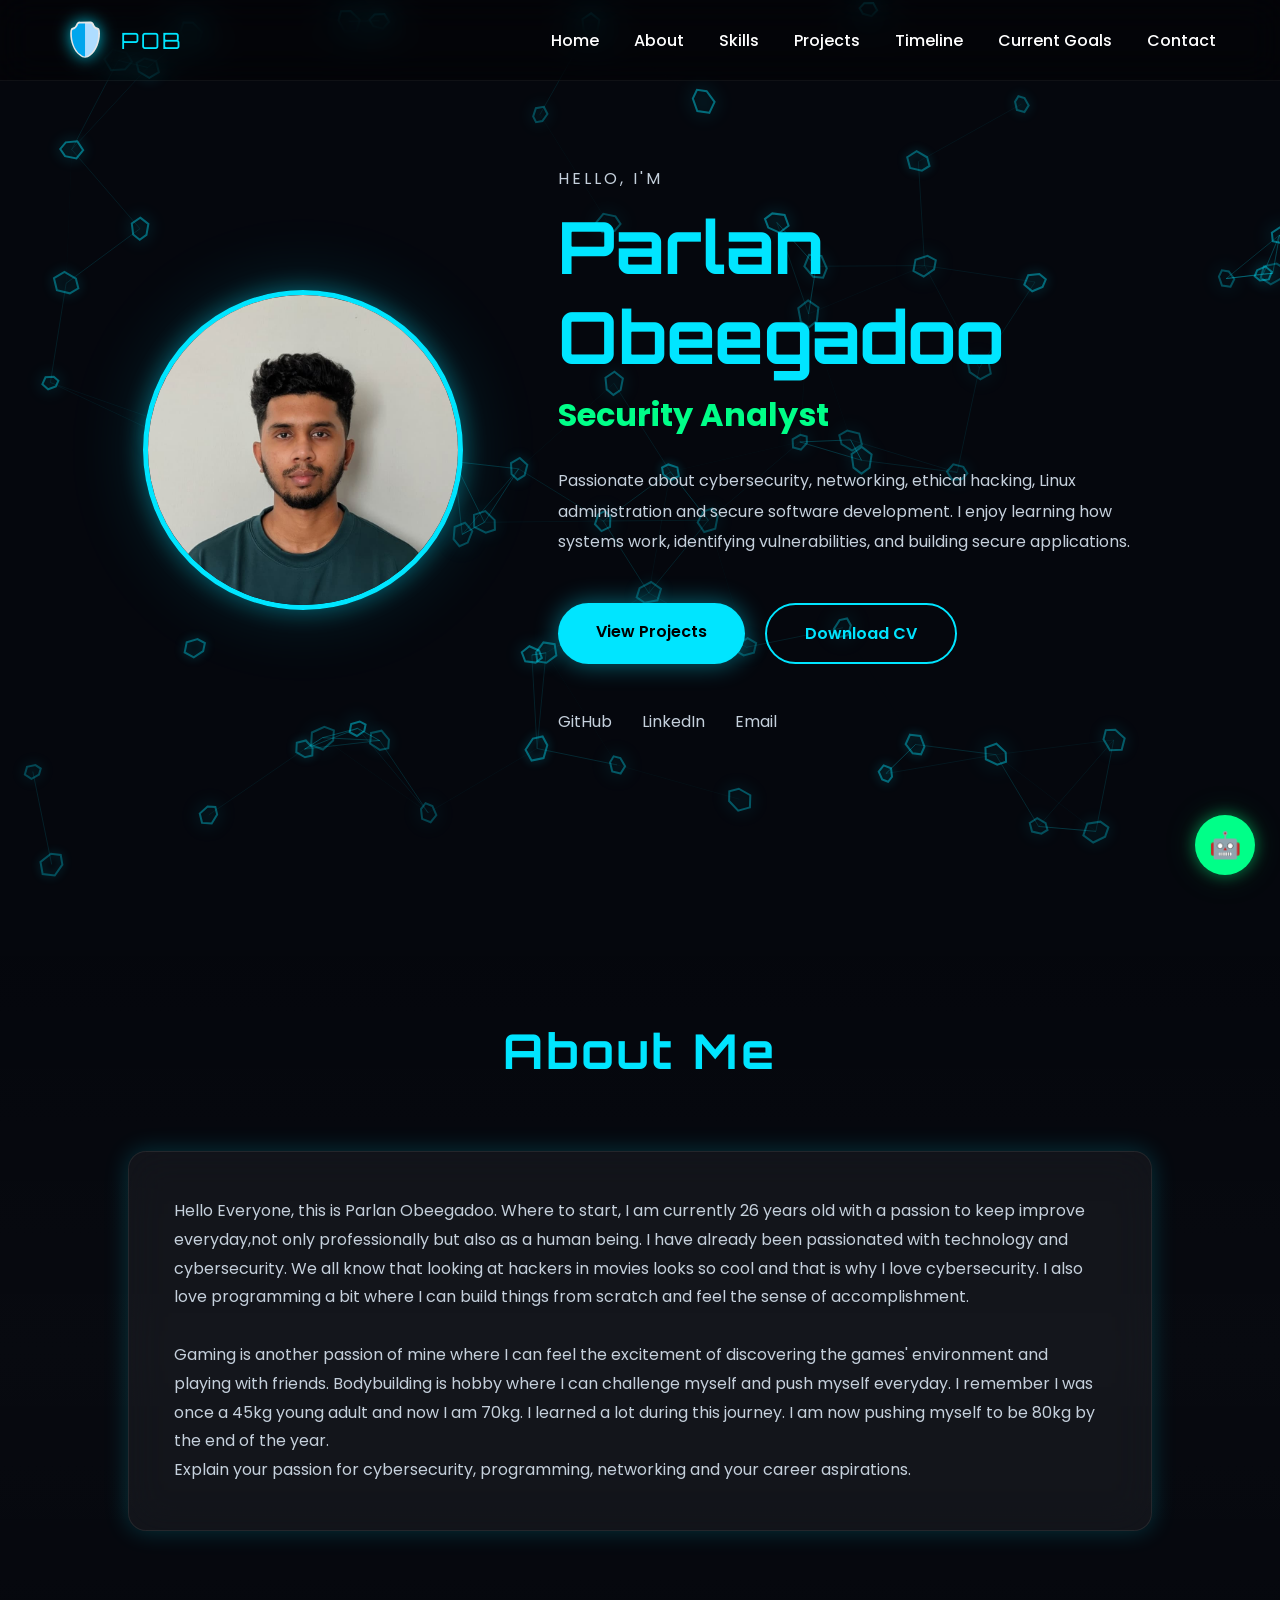
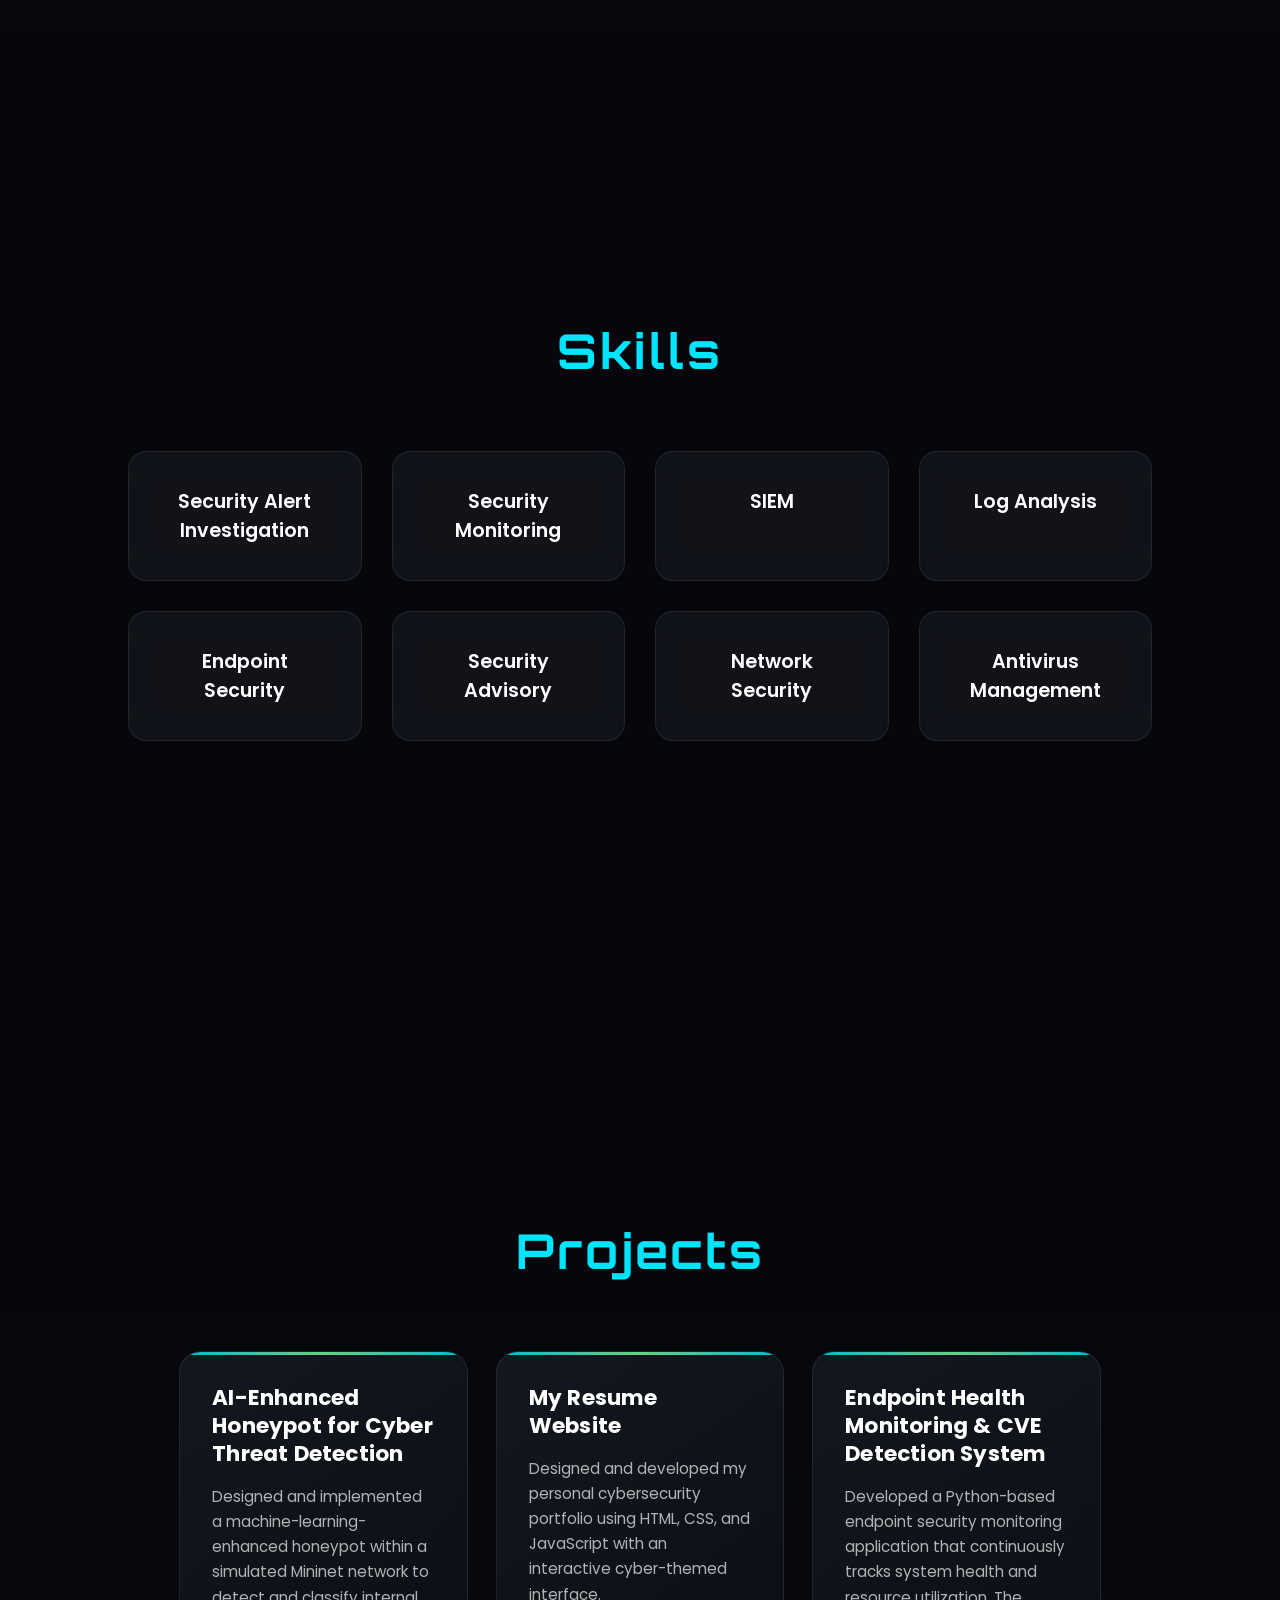
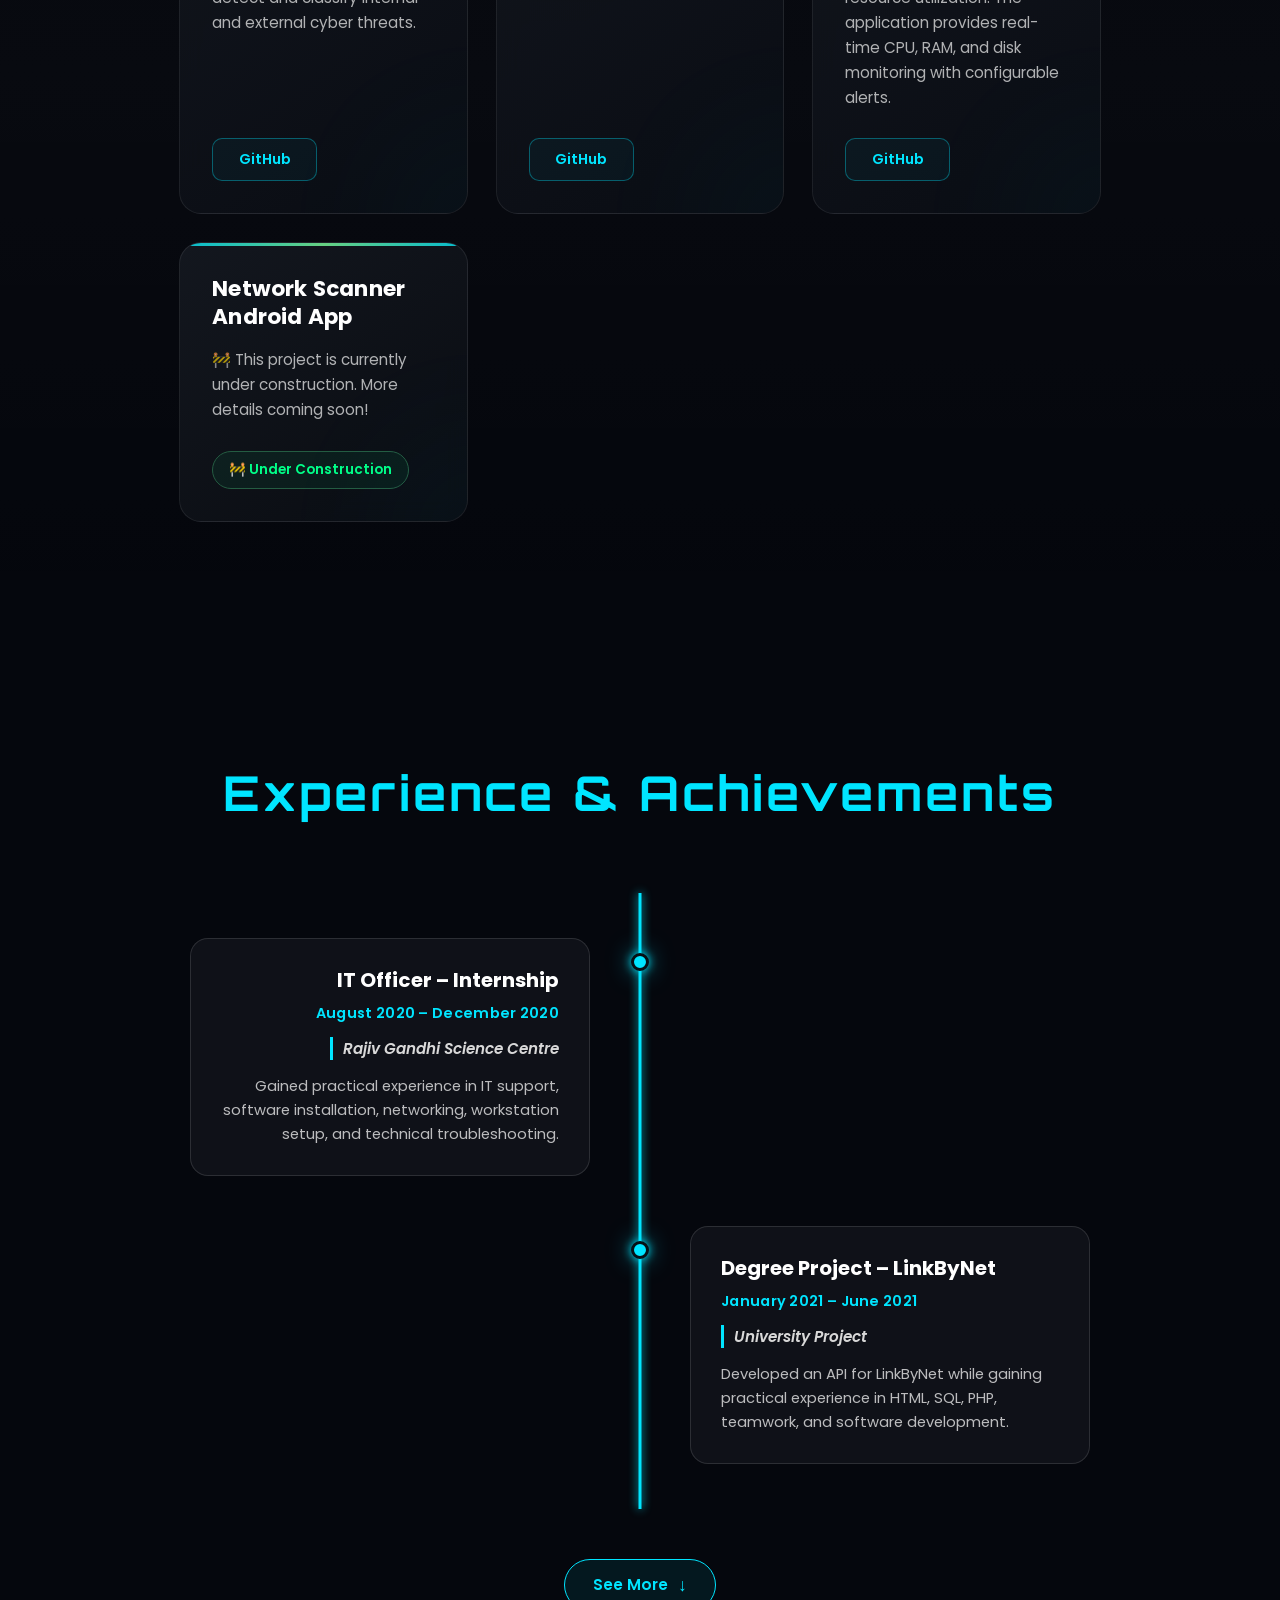
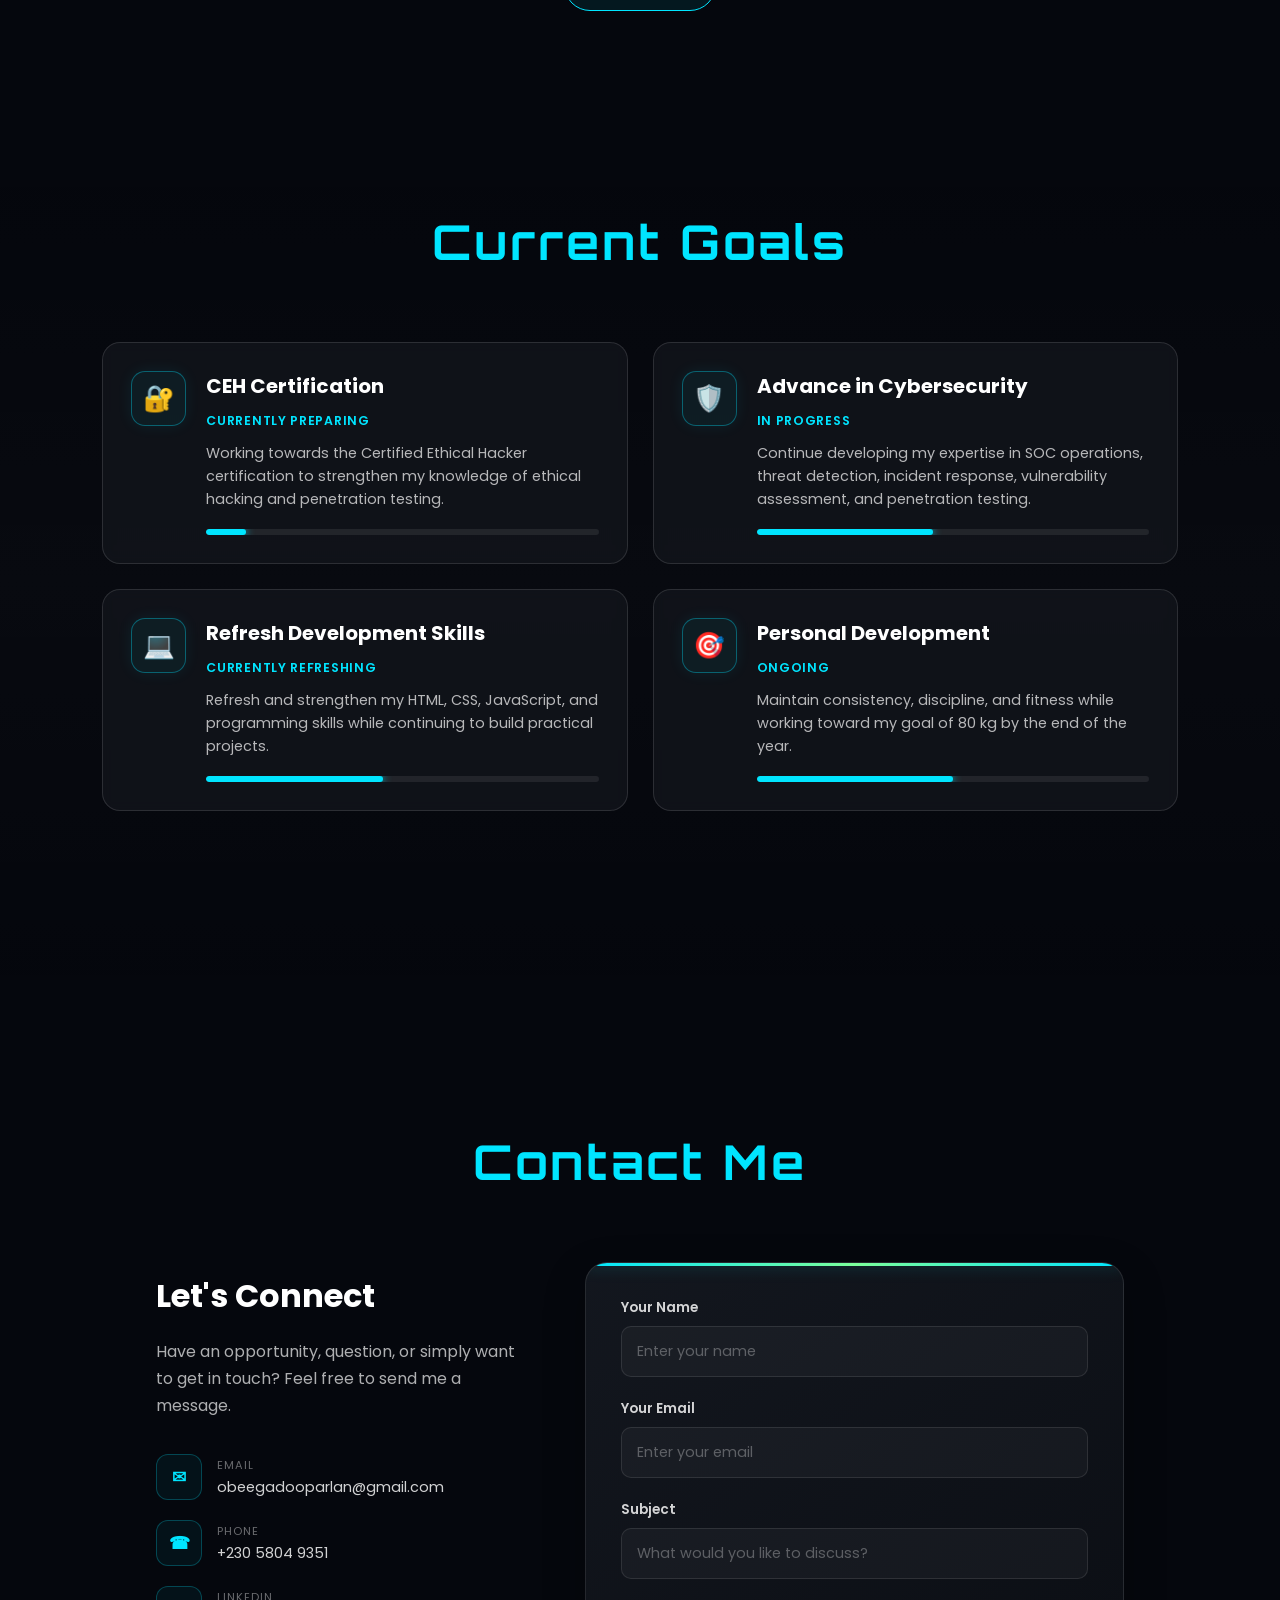
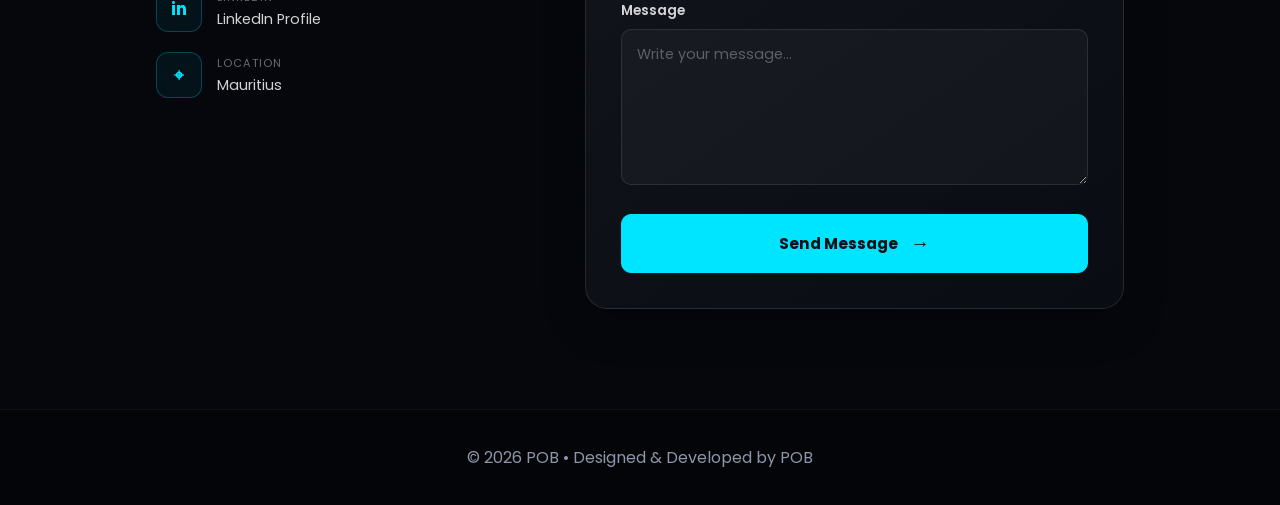
==== index.html @ e219dc3e "Add the favicon.svg" ====
<!DOCTYPE html>
<html lang="en">

<head>

    <!-- =========================================
         META
    ========================================== -->

    <meta charset="UTF-8">
    <meta name="viewport" content="width=device-width, initial-scale=1.0">

    <title>POB | Cybersecurity Portfolio</title>

    <link rel="icon" type="image/svg+xml" href="assets/images/favicon.svg">

    <meta name="description"
        content="Cybersecurity Student | Developer | Portfolio">

    <meta name="author" content="Rylan">

    <!-- =========================================
         GOOGLE FONTS
    ========================================== -->

    <link rel="preconnect" href="https://fonts.googleapis.com">

    <link rel="preconnect"
        href="https://fonts.gstatic.com"
        crossorigin>

    <link href="https://fonts.googleapis.com/css2?family=Orbitron:wght@400;500;600;700&family=Poppins:wght@300;400;500;600;700&display=swap"
        rel="stylesheet">

    <!-- =========================================
         CSS
    ========================================== -->

    <link rel="stylesheet" href="style.css">

</head>

<body>

    <!-- =========================================
         SHIELD BACKGROUND
    ========================================== -->

    <canvas id="background"></canvas>

    <!-- =========================================
         NAVIGATION
    ========================================== -->

    <header>

        <nav class="navbar">

            <div class="logo">

                <span class="shield">

                    <svg xmlns="http://www.w3.org/2000/svg" width="1em" height="1em" viewBox="0 0 32 32"><title xmlns="">shield</title><g fill="none"><path fill="#E6E6E6" d="M12.096 2a2.78 2.78 0 0 0-1.9.694c-.837.75-.724 1.467-1.471 2.521A2.9 2.9 0 0 1 6.833 6.53l-.03.007a2.63 2.63 0 0 0-1.921 2.356c-.65 5.089 1.1 13 5.322 17.331a24.4 24.4 0 0 0 3.749 2.919a6.53 6.53 0 0 0 4.259 0a22.6 22.6 0 0 0 3.77-2.922c4.087-4.192 5.983-12.138 5.322-17.33a2.59 2.59 0 0 0-1.951-2.364a2.9 2.9 0 0 1-1.892-1.315c-.676-.954-.667-1.8-1.471-2.52a2.78 2.78 0 0 0-1.9-.695z"/><path fill="#AEDDFF" d="M20.009 3.5H16l-3.214 12.419L16 28.5c2 0 2-.5 4-2c0 0 6.5-4.5 6-17c0 0 .002-1.25-1-1.5c-2.5-.5-3.5-3.5-3.5-3.5c-.132-.334-.5-1-1.491-1"/><path fill="#00A6ED" d="M12.019 3.5h4.008v25c-2 0-2-.5-4-2c0 0-6.5-4.5-6-17c0 0-.002-1.25 1-1.5c2.5-.5 3.5-3.5 3.5-3.5c.132-.334.5-1 1.492-1"/></g></svg>

                </span>

                <span class="logo-text">

                    POB
                </span>

            </div>

            <ul class="nav-links">

                <li><a href="#home">Home</a></li>

                <li><a href="#about">About</a></li>

                <li><a href="#skills">Skills</a></li>

                <li><a href="#projects">Projects</a></li>

                <li><a href="#timeline">Timeline</a></li>

                 <li><a href="#goals">Current Goals</a></li>

                <li><a href="#contact">Contact</a></li>

            </ul>

        </nav>

    </header>

    <!-- =========================================
         HERO
    ========================================== -->

    <section id="home" class="hero">

        <div class="hero-left">

            <img
                src="assets/images/profile_picture.jpeg"
                alt="Profile Picture"
                class="profile-image">

        </div>

        <div class="hero-right">

            <p class="welcome">

                Hello, I'm

            </p>

            <h1>

                Parlan Obeegadoo

            </h1>

            <h2>

                <span id="typing"></span>

            </h2>

            <p class="hero-description">

                Passionate about cybersecurity,
                networking, ethical hacking,
                Linux administration and secure software
                development.

                I enjoy learning how systems work,
                identifying vulnerabilities,
                and building secure applications.

            </p>

            <div class="hero-buttons">

                <a href="#projects" class="btn btn-primary">

                    View Projects

                </a>

                <a href="assets/CV/Obeegadoo_Parlan_CV.pdf"
                    download
                    class="btn btn-outline">

                    Download CV

                </a>

            </div>

            <div class="socials">

                <a href="https://github.com/Parlan2911?tab=repositories" target="_blank">

                    GitHub

                </a>

                <a href="https://www.linkedin.com/in/parlan-obeegadoo-236382232" target="_blank">

                    LinkedIn

                </a>

                <a href="mailto:obeegadooparlan@gmail.com">

                    Email

                </a>

            </div>

        </div>

    </section>

    <!-- =========================================
         ABOUT
    ========================================== -->

    <section id="about">

        <div class="section-title">

            <h2>

                About Me

            </h2>

        </div>

        <div class="glass-card">

            <p>

                Hello Everyone, this is Parlan Obeegadoo. Where to start, I am currently 26 years old with a
                passion to keep improve everyday,not only professionally but also as a human being. I have already been
                passionated with technology and cybersecurity. We all know that looking at hackers in movies looks so cool
                and that is why I love cybersecurity. I also love programming a bit where I can build things from scratch
                and feel the sense of accomplishment. <br><br>

                Gaming is another passion of mine where I can feel the excitement of
                discovering the games' environment and playing with friends. Bodybuilding is hobby where I can challenge
                myself and push myself everyday. I remember I was once a 45kg young adult and now I am 70kg. I learned a lot
                during this journey. I am now pushing myself to be 80kg by the end of the year.

            </p>

            <p>

                Explain your passion for cybersecurity,
                programming, networking and your career
                aspirations.

            </p>

        </div>

    </section>

    <!-- =========================================
         SKILLS
    ========================================== -->

    <section id="skills">

        <div class="section-title">

            <h2>

                Skills

            </h2>

        </div>

        <div class="skills-grid">

            <div class="skill-card">

                Security Alert Investigation

            </div>

            <div class="skill-card">

                Security Monitoring

            </div>

            <div class="skill-card">

                SIEM

            </div>

            <div class="skill-card">

                Log Analysis

            </div>

            <div class="skill-card">

                Endpoint Security

            </div>

            <div class="skill-card">

                Security Advisory

            </div>

            <div class="skill-card">

                Network Security

            </div>

            <div class="skill-card">

                Antivirus Management

            </div>

        </div>

    </section>

    <!-- =========================================
         PROJECTS
    ========================================== -->

    <section id="projects">

        <div class="section-title">

            <h2>

                Projects

            </h2>

        </div>

        <div class="projects-grid">

            <article class="project-card">

                <h3>AI-Enhanced Honeypot for Cyber Threat Detection</h3>

                <p>
                    Designed and implemented a machine-learning-enhanced honeypot
                    within a simulated Mininet network to detect and classify internal
                    and external cyber threats.
                </p>

                <div class="project-buttons">
                    <a href="https://github.com/pobeegadoo/AI-Honeypot-Intrusion-Detection-System"
                        target="_blank"
                        rel="noopener noreferrer">
                        GitHub
                    </a>

                </div>

            </article>


            <article class="project-card">

                <h3>My Resume Website</h3>

                <p>
                    Designed and developed my personal cybersecurity portfolio
                    using HTML, CSS, and JavaScript with an interactive
                    cyber-themed interface.
                </p>

                <div class="project-buttons">
                    <a href="https://github.com/pobeegadoo/pobeegadoo.github.io"
                        target="_blank"
                        rel="noopener noreferrer">
                        GitHub
                    </a>


            </article>


            <article class="project-card">

                <h3>Endpoint Health Monitoring & CVE Detection System</h3>

                <p>
                    Developed a Python-based endpoint security monitoring application
                    that continuously tracks system health and resource utilization. The
                    application provides real-time CPU, RAM, and disk monitoring with
                    configurable alerts.
                </p>

                <div class="project-buttons">
                    <a href="https://github.com/bhQvSh/Endpoint-Sentinel"
                        target="_blank"
                        rel="noopener noreferrer">
                        GitHub
                    </a>


            </article>


            <article class="project-card">

                <h3>Network Scanner Android App</h3>

                <p>
                    🚧 This project is currently under construction.
                    More details coming soon!
                </p>

                <div class="project-buttons">
                    <span class="project-status">🚧 Under Construction</span>
                </div>

            </article>

        </div>

    </section>

    <!-- =========================================
         TIMELINE
    ========================================== -->

    <section class="timeline-section" id="timeline">

        <div class="section-title">
            <h2>Experience & Achievements</h2>
        </div>

        <div class="timeline">

            <!-- 2020 -->
            <div class="timeline-item">

                <div class="timeline-content">

                    <h3>IT Officer – Internship</h3>

                    <span class="timeline-date">
                        August 2020 – December 2020
                    </span>

                    <div class="timeline-company">
                        Rajiv Gandhi Science Centre
                    </div>

                    <p>
                        Gained practical experience in IT support, software
                        installation, networking, workstation setup, and
                        technical troubleshooting.
                    </p>

                </div>

                <div class="timeline-dot"></div>

            </div>


            <!-- 2021 -->
            <div class="timeline-item">

                <div class="timeline-content">

                    <h3>Degree Project – LinkByNet</h3>

                    <span class="timeline-date">
                        January 2021 – June 2021
                    </span>

                    <div class="timeline-company">
                        University Project
                    </div>

                    <p>
                        Developed an API for LinkByNet while gaining practical
                        experience in HTML, SQL, PHP, teamwork, and software
                        development.
                    </p>

                </div>

                <div class="timeline-dot"></div>

            </div>


            <!-- 2021 -->
            <div class="timeline-item">

                <div class="timeline-content">

                    <h3>Web Developer Trainee</h3>

                    <span class="timeline-date">
                        October 2021 – December 2021
                    </span>

                    <div class="timeline-company">
                        Linkeo
                    </div>

                    <p>
                        Developed 15+ responsive websites for clients using
                        HTML, CSS, and JavaScript while collaborating with
                        team members to deliver projects within deadlines.
                    </p>

                </div>

                <div class="timeline-dot"></div>

            </div>


            <!-- 2021–2022 -->
            <div class="timeline-item">

                <div class="timeline-content">

                    <h3>Software Developer Trainee</h3>

                    <span class="timeline-date">
                        October 2021 – December 2022
                    </span>

                    <div class="timeline-company">
                        Rogers Capital Technology
                    </div>

                    <p>
                        Developed responsive web pages, maintained databases,
                        improved internal applications, delivered training,
                        and supported business processes.
                    </p>

                </div>

                <div class="timeline-dot"></div>

            </div>


            <!-- 2023–2026 -->
            <div class="timeline-item">

                <div class="timeline-content">

                    <h3>Security Analyst / SOC Analyst</h3>

                    <span class="timeline-date">
                        January 2023 – January 2026
                    </span>

                    <div class="timeline-company">
                        Accenture Mauritius
                    </div>

                    <p>
                        Monitored and investigated security alerts, conducted
                        vulnerability assessments, performed incident response,
                        and worked with enterprise security solutions.
                    </p>

                </div>

                <div class="timeline-dot"></div>

            </div>


            <!-- 2023–2026 -->
            <div class="timeline-item">

                <div class="timeline-content">

                    <h3>Master's in Cybersecurity</h3>

                    <span class="timeline-date">
                        2023 – 2026
                    </span>

                    <div class="timeline-company">
                        Cybersecurity & Penetration Testing
                    </div>

                    <p>
                        Specialized in cybersecurity operations, penetration
                        testing, digital forensics, threat detection, and
                        security automation.
                    </p>

                </div>

                <div class="timeline-dot"></div>

            </div>


            <!-- 2024 -->
            <div class="timeline-item">

                <div class="timeline-content">

                    <h3>Research Paper Published</h3>

                    <span class="timeline-date">
                        2024
                    </span>

                    <div class="timeline-company">
                        Nextcomp Conference 2024
                    </div>

                    <p>
                        Published research on the effective detection of
                        fileless malware through comparative analysis of
                        malware detection techniques.
                    </p>

                </div>

                <div class="timeline-dot"></div>

            </div>


            <!-- 2026 -->
            <div class="timeline-item">

                <div class="timeline-content">

                    <h3>Best Student Award</h3>

                    <span class="timeline-date">
                        2026
                    </span>

                    <div class="timeline-company">
                        Master's in Cybersecurity & Penetration Testing
                    </div>

                    <p>
                        Awarded Best Student for outstanding academic
                        performance during my Master's program.
                    </p>

                </div>

                <div class="timeline-dot"></div>

            </div>

        </div>

        <!-- SEE MORE BUTTON -->
              <div class="timeline-toggle">
                  <button id="timelineToggle" type="button">
                      See More
                      <span>↓</span>
                  </button>
              </div>

    </section>

    <!-- ================================================== -->
    <!-- CURRENT GOALS -->
    <!-- ================================================== -->

    <section class="goals-section" id="goals">

        <div class="section-title">
            <h2>Current Goals</h2>
        </div>

        <div class="goals-container">

            <!-- CEH -->
            <div class="goal-card">

                <div class="goal-icon">
                    🔐
                </div>

                <div class="goal-info">

                    <h3>CEH Certification</h3>

                    <span class="goal-status">
                        Currently Preparing
                    </span>

                    <p>
                        Working towards the Certified Ethical Hacker
                        certification to strengthen my knowledge of
                        ethical hacking and penetration testing.
                    </p>

                    <div class="goal-progress">
                        <div class="goal-progress-bar ceh-progress"></div>
                    </div>

                </div>

            </div>


            <!-- CYBERSECURITY -->
            <div class="goal-card">

                <div class="goal-icon">
                    🛡️
                </div>

                <div class="goal-info">

                    <h3>Advance in Cybersecurity</h3>

                    <span class="goal-status">
                        In Progress
                    </span>

                    <p>
                        Continue developing my expertise in SOC operations,
                        threat detection, incident response, vulnerability
                        assessment, and penetration testing.
                    </p>

                    <div class="goal-progress">
                        <div class="goal-progress-bar cyber-progress"></div>
                    </div>

                </div>

            </div>


            <!-- DEVELOPMENT -->
            <div class="goal-card">

                <div class="goal-icon">
                    💻
                </div>

                <div class="goal-info">

                    <h3>Refresh Development Skills</h3>

                    <span class="goal-status">
                        Currently Refreshing
                    </span>

                    <p>
                        Refresh and strengthen my HTML, CSS, JavaScript,
                        and programming skills while continuing to build
                        practical projects.
                    </p>

                    <div class="goal-progress">
                        <div class="goal-progress-bar development-progress"></div>
                    </div>

                </div>

            </div>


            <!-- PERSONAL DEVELOPMENT -->
            <div class="goal-card">

                <div class="goal-icon">
                    🎯
                </div>

                <div class="goal-info">

                    <h3>Personal Development</h3>

                    <span class="goal-status">
                        Ongoing
                    </span>

                    <p>
                        Maintain consistency, discipline, and fitness
                        while working toward my goal of 80 kg by the end of the year.
                    </p>

                    <div class="goal-progress">
                        <div class="goal-progress-bar personal-progress"></div>
                    </div>

                </div>

            </div>

        </div>

    </section>

    <!-- =========================================
         CONTACT
    ========================================== -->

    <section id="contact">

        <div class="section-title">

            <h2>Contact Me</h2>

        </div>


        <div class="contact-container">


            <!-- =====================================
                 CONTACT INFORMATION
            ====================================== -->

            <div class="contact-intro">

                <h3>Let's Connect</h3>

                <p>
                    Have an opportunity, question, or simply want to
                    get in touch? Feel free to send me a message.
                </p>


                <div class="contact-details">


                    <!-- EMAIL -->

                    <div class="contact-detail">

                        <div class="contact-detail-icon">
                            ✉
                        </div>

                        <div>

                            <small>Email</small>

                            <a href="mailto:obeegadooparlan@gmail.com">
                                obeegadooparlan@gmail.com
                            </a>

                        </div>

                    </div>


                    <!-- PHONE -->

                    <div class="contact-detail">

                        <div class="contact-detail-icon">
                            ☎
                        </div>

                        <div>

                            <small>Phone</small>

                            <span>
                                +230 5804 9351
                            </span>

                        </div>

                    </div>


                    <!-- LINKEDIN -->

                    <div class="contact-detail">

                        <div class="contact-detail-icon">
                            in
                        </div>

                        <div>

                            <small>LinkedIn</small>

                            <a
                                href="YOUR_LINKEDIN_URL"
                                target="_blank"
                                rel="noopener noreferrer"
                            >
                                LinkedIn Profile
                            </a>

                        </div>

                    </div>


                    <!-- LOCATION -->

                    <div class="contact-detail">

                        <div class="contact-detail-icon">
                            ⌖
                        </div>

                        <div>

                            <small>Location</small>

                            <span>
                                Mauritius
                            </span>

                        </div>

                    </div>


                </div>

            </div>



            <!-- =====================================
                 CONTACT FORM
            ====================================== -->

            <div class="contact-form-wrapper">


                <!-- SUCCESS MESSAGE -->

                <div
                    class="form-success"
                    id="form-success"
                >

                    <span>✓</span>

                    <div>

                        <strong>
                            Message sent successfully!
                        </strong>

                        <p>
                            Thank you for getting in touch.
                            I'll get back to you soon.
                        </p>

                    </div>

                </div>


                <!-- ERROR MESSAGE -->

                <div
                    class="form-error"
                    id="form-error"
                >
                    Something went wrong.
                    Please try again.
                </div>



                <!-- FORM -->

                <form
                    class="contact-form"
                    id="contact-form"
                >


                    <!-- NAME -->

                    <div class="form-group">

                        <label for="name">
                            Your Name
                        </label>

                        <input
                            type="text"
                            id="name"
                            name="name"
                            placeholder="Enter your name"
                            autocomplete="name"
                            required
                        >

                    </div>



                    <!-- EMAIL -->

                    <div class="form-group">

                        <label for="email">
                            Your Email
                        </label>

                        <input
                            type="email"
                            id="email"
                            name="email"
                            placeholder="Enter your email"
                            autocomplete="email"
                            required
                        >

                    </div>



                    <!-- SUBJECT -->

                    <div class="form-group">

                        <label for="subject">
                            Subject
                        </label>

                        <input
                            type="text"
                            id="subject"
                            name="subject"
                            placeholder="What would you like to discuss?"
                        >

                    </div>



                    <!-- MESSAGE -->

                    <div class="form-group">

                        <label for="message">
                            Message
                        </label>

                        <textarea
                            id="message"
                            name="message"
                            rows="6"
                            placeholder="Write your message..."
                            required
                        ></textarea>

                    </div>



                    <!-- HONEYPOT -->
                    <!-- Helps reduce simple spam submissions -->

                    <input
                        type="text"
                        name="_gotcha"
                        tabindex="-1"
                        autocomplete="off"
                        class="form-honeypot"
                    >


                    <!-- SUBMIT -->

                    <button
                        type="submit"
                        class="contact-submit"
                        id="contact-submit"
                    >

                        <span class="button-text">
                            Send Message
                        </span>

                        <span class="button-arrow">
                            →
                        </span>

                    </button>


                </form>

            </div>

        </div>

    </section>

    <!-- =========================================
         FOOTER
    ========================================== -->

    <footer>

        <p>

            © 2026 POB

            •

            Designed & Developed by POB

        </p>

    </footer>

    <!-- =========================================
         JAVASCRIPT
    ========================================== -->

    <button id="backToTop" aria-label="Back to top">↑</button>

    <script src="script.js"></script>

    <!-- =========================================
         POBot CHATBOT
    ========================================== -->

    <div class="chatbot">

        <!-- Chatbot Toggle -->
        <button
            class="chatbot-toggle"
            id="chatbotToggle"
            type="button"
            aria-label="Open POB chatbot"
            title="Talk to POB"
        >
            🤖
        </button>


        <!-- Chatbot Window -->
        <div class="chatbot-window" id="chatbotWindow">

            <!-- Header -->
            <div class="chatbot-header">

                <div class="chatbot-title">
                    <strong>🤖 POBot</strong>
                    <span>(Online)</span>
                </div>

                <button
                    id="chatbotClose"
                    type="button"
                    aria-label="Close POB chatbot"
                >
                    ×
                </button>

            </div>


            <!-- Messages -->
            <div
                class="chatbot-messages"
                id="chatbotMessages"
            >

                <div class="bot-message">

                    🔓 <strong>UNAUTHORIZED USER DETECTED</strong>

                    <br><br>

                    ...just kidding 😂

                    <br><br>

                    Hey! I'm <strong>POBot</strong>, Parlan's digital
                    sidekick. 🤖

                    <br><br>

                    I've been told not to reveal all his secrets... 👀

                    <br><br>

                    What do you wanna know?

                </div>

            </div>


            <!-- Quick Questions -->
            <div class="chatbot-buttons">

                <button onclick="botQuestion('who')">
                    👀 Who's Parlan?
                </button>

                <button onclick="botQuestion('skills')">
                    🧠 What's he good at?
                </button>

                <button onclick="botQuestion('experience')">
                    💼 Where's he worked?
                </button>

                <button onclick="botQuestion('education')">
                    🎓 Nerd stuff?
                </button>

                <button onclick="botQuestion('hire')">
                    🤔 Hire this guy?
                </button>

                <button onclick="botQuestion('joke')">
                    😂 Tell me a joke
                </button>

                <button onclick="botQuestion('games')">
                    🎮 What games does he play?
                </button>

                <button onclick="botQuestion('hobbies')">
                    🏄 What hobbies does this guy have?
                </button>

                <button onclick="botQuestion('roast')">
                    😈 Can POB roast Parlan?
                </button>

                <button onclick="botQuestion('secret')">
                    🤫 What's his secret?
                </button>

                <button onclick="botQuestion('boss')">
                    🤖 Who's really in charge?
                </button>

                <button onclick="botQuestion('grass')">
                    💻 Does he touch grass?
                </button>

            </div>

        </div>

    </div>

</body>

</html>
---- style.css ----
/*====================================================
    CYBERSHIELD PORTFOLIO
    STYLE.CSS
    PART 1
====================================================*/

/*==============================
    GOOGLE FONTS
==============================*/

@import url('https://fonts.googleapis.com/css2?family=Orbitron:wght@400;500;700&family=Poppins:wght@300;400;500;600;700&display=swap');

/*==============================
    RESET
==============================*/

*{
    margin:0;
    padding:0;
    box-sizing:border-box;
}

html{
    scroll-behavior:smooth;
}

body{

    font-family:'Poppins',sans-serif;

    background:#05070d;

    color:#ffffff;

    overflow-x:hidden;

}

/*==============================
    VARIABLES
==============================*/

:root{

    --background:#05070d;

    --background-light:#0d1320;

    --card:rgba(255,255,255,.05);

    --border:rgba(255,255,255,.08);

    --cyan:#00E5FF;

    --green:#00FF88;

    --white:#ffffff;

    --text:#c5d0dc;

    --shadow:
    0 0 25px rgba(0,229,255,.20);

    --radius:18px;

    --transition:.35s ease;

}

/*==============================
    CANVAS
==============================*/

#background{

    position:fixed;

    inset:0;

    width:100%;

    height:100%;

    z-index:-5;

}

/*==============================
    GLOBAL
==============================*/

section{

    min-height:100vh;

    padding:120px 10%;

}

.section-title{

    text-align:center;

    margin-bottom:70px;

}

.section-title h2{

    font-family:'Orbitron',sans-serif;

    color:var(--cyan);

    font-size:3rem;

    letter-spacing:3px;

}

/*==============================
    NAVBAR
==============================*/

header{

    position:fixed;

    width:100%;

    top:0;

    left:0;

    z-index:1000;

    backdrop-filter:blur(18px);

    background:rgba(0,0,0,.35);

    border-bottom:1px solid rgba(255,255,255,.05);

}

.navbar{

    width:90%;

    height:80px;

    margin:auto;

    display:flex;

    justify-content:space-between;

    align-items:center;

}

/*==============================
    LOGO
==============================*/

.logo{

    display:flex;

    align-items:center;

    gap:15px;

}

.shield {
    width: 42px;
    height: 42px;
    display: flex;
    align-items: center;
    justify-content: center;
    flex-shrink: 0;
    filter: drop-shadow(0 0 8px rgba(0, 229, 255, 0.8));
}

.shield svg {
    width: 100%;
    height: 100%;
    display: block;
}

.logo-text{

    font-family:'Orbitron',sans-serif;

    font-size:1.4rem;

    color:var(--cyan);

    letter-spacing:2px;

}

/*==============================
    NAV LINKS
==============================*/

.nav-links{

    display:flex;

    gap:35px;

    list-style:none;

}

.nav-links a{

    text-decoration:none;

    color:white;

    font-weight:500;

    position:relative;

    transition:var(--transition);

}

.nav-links a::after{

    content:"";

    position:absolute;

    bottom:-6px;

    left:0;

    width:0;

    height:2px;

    background:var(--cyan);

    transition:.3s;

}

.nav-links a:hover{

    color:var(--cyan);

}

.nav-links a:hover::after{

    width:100%;

}

/*==============================
    HERO
==============================*/

.hero{

    display:grid;

    grid-template-columns:350px 1fr;

    align-items:center;

    gap:80px;

}

.hero-left{

    display:flex;

    justify-content:center;

}

.profile-image{

    width:320px;

    height:320px;

    border-radius:50%;

    border:5px solid var(--cyan);

    object-fit:cover;

    box-shadow:

        0 0 25px rgba(0,229,255,.4),

        0 0 80px rgba(0,229,255,.15);

}

/*==============================
    HERO TEXT
==============================*/

.hero-right h1{

    font-family:'Orbitron',sans-serif;

    font-size:4.5rem;

    color:var(--cyan);

    margin:10px 0;

}

.hero-right h2{

    color:var(--green);

    font-size:2rem;

    min-height:50px;

}

.welcome{

    color:var(--text);

    letter-spacing:3px;

    text-transform:uppercase;

}

.hero-description{

    margin-top:25px;

    color:var(--text);

    line-height:1.9;

    max-width:700px;

}

/*==============================
    BUTTONS
==============================*/

.hero-buttons{

    display:flex;

    gap:20px;

    margin-top:45px;

    flex-wrap:wrap;

}

.btn{

    padding:16px 38px;

    border-radius:40px;

    text-decoration:none;

    font-weight:600;

    transition:var(--transition);

}

.btn-primary{

    background:var(--cyan);

    color:#000;

    box-shadow:0 0 25px rgba(0,229,255,.45);

}

.btn-primary:hover{

    transform:translateY(-5px);

    box-shadow:0 0 45px rgba(0,229,255,.75);

}

.btn-outline{

    border:2px solid var(--cyan);

    color:var(--cyan);

}

.btn-outline:hover{

    background:var(--cyan);

    color:black;

}

/*==============================
    SOCIALS
==============================*/

.socials{

    margin-top:45px;

    display:flex;

    gap:30px;

}

.socials a{

    color:var(--text);

    text-decoration:none;

    transition:.3s;

}

.socials a:hover{

    color:var(--cyan);

}

/*==============================
    GLASS CARD
==============================*/

.glass-card{

    background:var(--card);

    border:1px solid var(--border);

    border-radius:var(--radius);

    backdrop-filter:blur(20px);

    padding:45px;

    color:var(--text);

    line-height:1.8;

    box-shadow:var(--shadow);

}
/*====================================================
    SKILLS SECTION
====================================================*/

.skills-grid{

    display:grid;

    grid-template-columns:repeat(auto-fit,minmax(220px,1fr));

    gap:30px;

    margin-top:40px;

}

.skill-card{

    position:relative;

    background:var(--card);

    border:1px solid var(--border);

    border-radius:var(--radius);

    padding:35px;

    text-align:center;

    font-size:1.2rem;

    font-weight:600;

    overflow:hidden;

    transition:var(--transition);

    backdrop-filter:blur(18px);

    cursor:pointer;

}

.skill-card::before{

    content:"";

    position:absolute;

    inset:0;

    background:linear-gradient(
        135deg,
        transparent,
        rgba(0,229,255,.08),
        transparent
    );

    transform:translateX(-120%);

    transition:.8s;

}

.skill-card:hover::before{

    transform:translateX(120%);

}

.skill-card:hover{

    transform:translateY(-10px);

    border-color:var(--cyan);

    color:var(--cyan);

    box-shadow:

        0 0 25px rgba(0,229,255,.25);

}

/*====================================================*
* PROJECTS
*====================================================*/

.projects-grid {
    width: min(1200px, 90%);
    margin: 60px auto 0;

    display: grid;
    grid-template-columns: repeat(3, 1fr);

    gap: 28px;
}


/*====================================================*
* PROJECT CARD
*====================================================*/

.project-card {
    position: relative;

    min-height: 280px;

    padding: 32px;

    display: flex;
    flex-direction: column;

    background:
        linear-gradient(
            145deg,
            rgba(20, 24, 32, 0.95),
            rgba(10, 13, 19, 0.92)
        );

    border: 1px solid rgba(255, 255, 255, 0.08);

    border-radius: 22px;

    overflow: hidden;

    transition:
        transform 0.35s ease,
        border-color 0.35s ease,
        box-shadow 0.35s ease;

    backdrop-filter: blur(12px);
}


/* Top gradient line */

.project-card::before {
    content: "";

    position: absolute;

    top: 0;
    left: 0;

    width: 100%;
    height: 3px;

    background: linear-gradient(
        90deg,
        var(--cyan),
        #7cff9b,
        var(--cyan)
    );

    opacity: 0.8;

    transition: opacity 0.3s ease;
}


/* Subtle background glow */

.project-card::after {
    content: "";

    position: absolute;

    width: 180px;
    height: 180px;

    right: -100px;
    bottom: -100px;

    background: var(--cyan);

    border-radius: 50%;

    filter: blur(80px);

    opacity: 0.05;

    transition: opacity 0.4s ease;
}


/*====================================================*
* HOVER
*====================================================*/

.project-card:hover {

    transform: translateY(-8px);

    border-color: rgba(0, 229, 255, 0.45);

    box-shadow:
        0 15px 40px rgba(0, 0, 0, 0.35),
        0 0 30px rgba(0, 229, 255, 0.08);
}

.project-card:hover::before {
    opacity: 1;
}

.project-card:hover::after {
    opacity: 0.12;
}


/*====================================================*
* PROJECT TITLE
*====================================================*/

.project-card h3 {

    margin: 0 0 16px;

    color: #ffffff;

    font-size: 1.35rem;

    font-weight: 700;

    line-height: 1.3;

    letter-spacing: 0.2px;

    transition: color 0.3s ease;
}

.project-card:hover h3 {
    color: var(--cyan);
}


/*====================================================*
* PROJECT DESCRIPTION
*====================================================*/

.project-card p {

    margin: 0;

    color: rgba(255, 255, 255, 0.68);

    font-size: 0.95rem;

    line-height: 1.65;

    flex-grow: 1;
}


/*====================================================*
* PROJECT BUTTONS
*====================================================*/

.project-buttons {

    display: flex;

    gap: 12px;

    margin-top: 28px;
}


.project-buttons a {

    display: inline-flex;

    align-items: center;
    justify-content: center;

    min-width: 105px;

    padding: 10px 18px;

    color: var(--cyan);

    background: rgba(0, 229, 255, 0.04);

    border: 1px solid rgba(0, 229, 255, 0.35);

    border-radius: 10px;

    text-decoration: none;

    font-size: 0.88rem;

    font-weight: 600;

    transition:
        background 0.3s ease,
        border-color 0.3s ease,
        color 0.3s ease,
        transform 0.3s ease;
}


.project-buttons a:hover {

    color: #061015;

    background: var(--cyan);

    border-color: var(--cyan);

    transform: translateY(-2px);

    box-shadow:
        0 0 18px rgba(0, 229, 255, 0.25);
}


/*====================================================*
* RESPONSIVE
*====================================================*/

@media (max-width: 1000px) {

    .projects-grid {
        grid-template-columns: repeat(2, 1fr);
    }

}


@media (max-width: 650px) {

    .projects-grid {
        grid-template-columns: 1fr;

        width: 90%;
    }

    .project-card {
        min-height: 250px;

        padding: 26px;
    }

}

/*====================================================*
* TIMELINE
*====================================================*/

.timeline {
    position: relative;
    max-width: 1000px;
    margin: 50px auto;
    padding: 20px 0;
}

/* Middle line */
.timeline::before {
    content: "";
    position: absolute;
    left: 50%;
    top: 0;
    bottom: 0;

    width: 3px;

    background: var(--cyan);

    transform: translateX(-50%);
    box-shadow: 0 0 10px var(--cyan);
}

/* Timeline item */
.timeline-item {
    position: relative;
    width: 50%;
    padding: 25px 50px;
}

/* LEFT */
.timeline-item:nth-child(odd) {
    left: 0;
    text-align: right;
}

/* RIGHT */
.timeline-item:nth-child(even) {
    left: 50%;
    text-align: left;
}

/* Content box */
.timeline-content {
    position: relative;

    background: var(--card);
    border: 1px solid var(--border);

    border-radius: 18px;

    padding: 25px;

    transition: var(--transition);
}

/* Hover */
.timeline-content:hover {
    border-color: var(--cyan);

    box-shadow:
        0 0 25px rgba(0, 229, 255, 0.2);

    transform: translateY(-3px);
}

/* Timeline dot */
.timeline-dot {
    position: absolute;

    top: 40px;

    width: 18px;
    height: 18px;

    border-radius: 50%;

    background: var(--cyan);

    box-shadow:
        0 0 20px var(--cyan);

    z-index: 2;
}

/* LEFT dot */
.timeline-item:nth-child(odd) .timeline-dot {
    right: -9px;
}

/* RIGHT dot */
.timeline-item:nth-child(even) .timeline-dot {
    left: -9px;
}

/*====================================================*
* TIMELINE CONTENT
*====================================================*/

.timeline-content {
    background: rgba(18, 20, 27, 0.88);
    border: 1px solid rgba(255, 255, 255, 0.12);
    border-radius: 18px;

    padding: 28px 30px;

    transition: all 0.3s ease;

    backdrop-filter: blur(6px);
}


/* Job / Achievement title */

.timeline-content h3 {
    margin: 0 0 10px;

    color: #ffffff;

    font-size: 1.25rem;
    font-weight: 700;

    line-height: 1.3;
}


/* Date */

.timeline-date {
    display: block;

    color: var(--cyan);

    font-size: 0.9rem;
    font-weight: 600;

    margin-bottom: 12px;

    letter-spacing: 0.3px;
}


/* Company / Institution */

.timeline-company {
    display: inline-block;

    color: #d8d8d8;

    font-size: 0.95rem;
    font-weight: 600;

    font-style: italic;

    margin-bottom: 14px;

    padding-left: 10px;

    border-left: 3px solid var(--cyan);
}


/* Description */

.timeline-content p {
    margin: 0;

    color: rgba(255, 255, 255, 0.72);

    font-size: 0.92rem;

    line-height: 1.65;
}


/* Hover */

.timeline-content:hover {
    border-color: var(--cyan);

    transform: translateY(-4px);

    box-shadow:
        0 0 20px rgba(0, 229, 255, 0.15);
}


/* Make the dot slightly stronger */

.timeline-dot {
    border: 3px solid #061015;

    background: var(--cyan);

    box-shadow:
        0 0 10px var(--cyan),
        0 0 25px rgba(0, 229, 255, 0.6);
}

/*====================================================*
* CURRENT GOALS
*====================================================*/

.goals-section {
    position: relative;
    padding: 80px 8%;
}


/* Goals container */

.goals-container {
    max-width: 1100px;
    margin: 0 auto;

    display: grid;
    grid-template-columns: repeat(2, 1fr);

    gap: 25px;
}


/* Goal card */

.goal-card {
    display: flex;
    gap: 20px;

    padding: 28px;

    background: rgba(18, 20, 27, 0.88);

    border: 1px solid rgba(255, 255, 255, 0.12);

    border-radius: 18px;

    backdrop-filter: blur(6px);

    transition: all 0.3s ease;
}


/* Hover */

.goal-card:hover {
    transform: translateY(-5px);

    border-color: var(--cyan);

    box-shadow:
        0 0 25px rgba(0, 229, 255, 0.15);
}


/* Icon */

.goal-icon {
    min-width: 55px;
    height: 55px;

    display: flex;
    align-items: center;
    justify-content: center;

    border: 1px solid rgba(0, 229, 255, 0.35);

    border-radius: 14px;

    background: rgba(0, 229, 255, 0.05);

    font-size: 1.6rem;

    box-shadow:
        0 0 15px rgba(0, 229, 255, 0.08);
}


/* Goal information */

.goal-info {
    flex: 1;
}


/* Goal title */

.goal-info h3 {
    margin: 0 0 6px;

    color: #ffffff;

    font-size: 1.25rem;

    font-weight: 700;
}


/* Status */

.goal-status {
    display: inline-block;

    margin-bottom: 12px;

    color: var(--cyan);

    font-size: 0.78rem;

    font-weight: 600;

    text-transform: uppercase;

    letter-spacing: 0.7px;
}


/* Description */

.goal-info p {
    margin: 0 0 18px;

    color: rgba(255, 255, 255, 0.7);

    font-size: 0.9rem;

    line-height: 1.6;
}


/* Progress background */

.goal-progress {
    width: 100%;

    height: 6px;

    background: rgba(255, 255, 255, 0.08);

    border-radius: 10px;

    overflow: hidden;
}


/* Progress bar */

.goal-progress-bar {
    height: 100%;

    background: var(--cyan);

    border-radius: 10px;

    box-shadow:
        0 0 10px var(--cyan);

    transition: width 1s ease;
}


/* Individual progress levels */

.ceh-progress {
    width: 10%;
}

.cyber-progress {
    width: 45%;
}

.development-progress {
    width: 45%;
}

.personal-progress {
    width: 50%;
}


/*====================================================*
* RESPONSIVE
*====================================================*/

@media (max-width: 768px) {

    .goals-container {
        grid-template-columns: 1fr;
    }

    .goal-card {
        padding: 22px;
    }

}

/*====================================================*
* CONTACT
*====================================================*/

#contact {
    position: relative;
    padding: 100px 8%;
}


/*====================================================*
* CONTACT LAYOUT
*====================================================*/

.contact-container {
    width: min(1100px, 90%);

    margin: 60px auto 0;

    display: grid;
    grid-template-columns: 0.8fr 1.2fr;

    gap: 70px;

    align-items: start;
}


/*====================================================*
* CONTACT INTRO
*====================================================*/

.contact-intro {
    padding-top: 10px;
}

.contact-intro h3 {
    margin: 0 0 18px;

    color: #ffffff;

    font-size: 2rem;
    font-weight: 700;
}

.contact-intro > p {
    max-width: 430px;

    margin: 0 0 35px;

    color: rgba(255, 255, 255, 0.68);

    font-size: 1rem;
    line-height: 1.7;
}


/*====================================================*
* CONTACT DETAILS
*====================================================*/

.contact-details {
    display: flex;
    flex-direction: column;

    gap: 20px;
}

.contact-detail {
    display: flex;
    align-items: center;

    gap: 15px;
}

.contact-detail-icon {
    width: 46px;
    height: 46px;

    flex-shrink: 0;

    display: flex;
    align-items: center;
    justify-content: center;

    color: var(--cyan);

    background: rgba(0, 229, 255, 0.05);

    border: 1px solid rgba(0, 229, 255, 0.25);

    border-radius: 12px;

    font-size: 1.1rem;

    transition: all 0.3s ease;
}

.contact-detail:hover .contact-detail-icon {
    background: rgba(0, 229, 255, 0.1);

    border-color: var(--cyan);

    box-shadow:
        0 0 15px rgba(0, 229, 255, 0.2);
}

.contact-detail div:last-child {
    display: flex;
    flex-direction: column;

    gap: 3px;
}

.contact-detail small {
    color: rgba(255, 255, 255, 0.4);

    font-size: 0.7rem;

    text-transform: uppercase;

    letter-spacing: 1px;
}

.contact-detail span,
.contact-detail a {
    color: rgba(255, 255, 255, 0.82);

    font-size: 0.9rem;

    text-decoration: none;

    transition: color 0.3s ease;
}

.contact-detail a:hover {
    color: var(--cyan);
}


/*====================================================*
* CONTACT
*====================================================*/

#contact {

    position: relative;

    padding: 100px 8%;

}


/*====================================================*
* CONTACT CONTAINER
*====================================================*/

.contact-container {

    width: min(1100px, 90%);

    margin: 60px auto 0;

    display: grid;

    grid-template-columns: 0.8fr 1.2fr;

    gap: 70px;

    align-items: start;

}


/*====================================================*
* CONTACT INTRO
*====================================================*/

.contact-intro {

    padding-top: 10px;

}


.contact-intro h3 {

    margin: 0 0 18px;

    color: #ffffff;

    font-size: 2rem;

    font-weight: 700;

}


.contact-intro > p {

    max-width: 430px;

    margin: 0 0 35px;

    color: rgba(255, 255, 255, 0.68);

    font-size: 1rem;

    line-height: 1.7;

}


/*====================================================*
* CONTACT DETAILS
*====================================================*/

.contact-details {

    display: flex;

    flex-direction: column;

    gap: 20px;

}


.contact-detail {

    display: flex;

    align-items: center;

    gap: 15px;

}


/* Icon */

.contact-detail-icon {

    width: 46px;

    height: 46px;

    flex-shrink: 0;

    display: flex;

    align-items: center;

    justify-content: center;

    color: var(--cyan);

    background: rgba(0, 229, 255, 0.05);

    border: 1px solid rgba(0, 229, 255, 0.25);

    border-radius: 12px;

    font-size: 1.05rem;

    font-weight: 700;

    transition: all 0.3s ease;

}


.contact-detail:hover .contact-detail-icon {

    background: rgba(0, 229, 255, 0.1);

    border-color: var(--cyan);

    box-shadow:
        0 0 15px rgba(0, 229, 255, 0.2);

    transform: translateY(-2px);

}


/* Text container */

.contact-detail > div:last-child {

    display: flex;

    flex-direction: column;

    gap: 3px;

}


.contact-detail small {

    color: rgba(255, 255, 255, 0.4);

    font-size: 0.7rem;

    text-transform: uppercase;

    letter-spacing: 1px;

}


.contact-detail span,
.contact-detail a {

    color: rgba(255, 255, 255, 0.82);

    font-size: 0.9rem;

    text-decoration: none;

    transition: color 0.3s ease;

}


.contact-detail a:hover {

    color: var(--cyan);

}


/*====================================================*
* FORM WRAPPER
*====================================================*/

.contact-form-wrapper {

    position: relative;

}


/*====================================================*
* CONTACT FORM
*====================================================*/

.contact-form {

    position: relative;

    padding: 35px;

    background:
        linear-gradient(
            145deg,
            rgba(20, 24, 32, 0.95),
            rgba(10, 13, 19, 0.92)
        );

    border: 1px solid rgba(255, 255, 255, 0.1);

    border-radius: 22px;

    backdrop-filter: blur(12px);

    box-shadow:
        0 15px 40px rgba(0, 0, 0, 0.25);

    overflow: hidden;

}


/* Top cyan/green line */

.contact-form::before {

    content: "";

    position: absolute;

    top: 0;

    left: 0;

    width: 100%;

    height: 3px;

    background:
        linear-gradient(
            90deg,
            var(--cyan),
            #7cff9b,
            var(--cyan)
        );

    box-shadow:
        0 0 15px rgba(0, 229, 255, 0.35);

}


/*====================================================*
* FORM GROUP
*====================================================*/

.form-group {

    margin-bottom: 22px;

}


.form-group label {

    display: block;

    margin-bottom: 8px;

    color: rgba(255, 255, 255, 0.82);

    font-size: 0.85rem;

    font-weight: 600;

}


/*====================================================*
* INPUTS
*====================================================*/

.form-group input,
.form-group textarea {

    width: 100%;

    box-sizing: border-box;

    padding: 14px 15px;

    color: #ffffff;

    background:
        rgba(255, 255, 255, 0.035);

    border: 1px solid rgba(255, 255, 255, 0.1);

    border-radius: 10px;

    outline: none;

    font-family: inherit;

    font-size: 0.9rem;

    transition:
        border-color 0.3s ease,
        background 0.3s ease,
        box-shadow 0.3s ease;

}


.form-group textarea {

    min-height: 150px;

    resize: vertical;

}


/*====================================================*
* PLACEHOLDER
*====================================================*/

.form-group input::placeholder,
.form-group textarea::placeholder {

    color: rgba(255, 255, 255, 0.3);

}


/*====================================================*
* INPUT FOCUS
*====================================================*/

.form-group input:focus,
.form-group textarea:focus {

    border-color: var(--cyan);

    background:
        rgba(0, 229, 255, 0.025);

    box-shadow:
        0 0 0 3px rgba(0, 229, 255, 0.06),
        0 0 15px rgba(0, 229, 255, 0.08);

}


/*====================================================*
* HONEYPOT
*====================================================*/

.form-honeypot {

    position: absolute;

    left: -9999px;

    width: 1px;

    height: 1px;

    opacity: 0;

}


/*====================================================*
* SEND BUTTON
*====================================================*/

.contact-submit {

    width: 100%;

    display: flex;

    align-items: center;

    justify-content: center;

    gap: 12px;

    padding: 14px 20px;

    color: #061015;

    background: var(--cyan);

    border: 1px solid var(--cyan);

    border-radius: 10px;

    font-family: inherit;

    font-size: 0.95rem;

    font-weight: 700;

    cursor: pointer;

    transition:
        transform 0.3s ease,
        box-shadow 0.3s ease,
        background 0.3s ease;

}


.button-arrow {

    font-size: 1.2rem;

    transition:
        transform 0.3s ease;

}


.contact-submit:hover {

    transform: translateY(-2px);

    box-shadow:
        0 0 25px rgba(0, 229, 255, 0.35);

}


.contact-submit:hover .button-arrow {

    transform: translateX(5px);

}


.contact-submit:active {

    transform: translateY(0);

}


/* Disabled / Sending */

.contact-submit:disabled {

    opacity: 0.65;

    cursor: wait;

    transform: none;

    box-shadow: none;

}


/*====================================================*
* SUCCESS MESSAGE
*====================================================*/

.form-success {

    display: none;

    align-items: flex-start;

    gap: 15px;

    margin-bottom: 20px;

    padding: 18px 20px;

    background:
        rgba(0, 229, 255, 0.06);

    border: 1px solid
        rgba(0, 229, 255, 0.35);

    border-radius: 12px;

    color: #ffffff;

    animation:
        successAppear 0.4s ease;

}


.form-success.show {

    display: flex;

}


/* Success check */

.form-success > span {

    width: 32px;

    height: 32px;

    flex-shrink: 0;

    display: flex;

    align-items: center;

    justify-content: center;

    color: #061015;

    background: var(--cyan);

    border-radius: 50%;

    font-weight: 800;

    box-shadow:
        0 0 15px rgba(0, 229, 255, 0.4);

}


/* Success title */

.form-success strong {

    display: block;

    margin-bottom: 4px;

    color: var(--cyan);

    font-size: 0.95rem;

}


/* Success text */

.form-success p {

    margin: 0;

    color: rgba(255, 255, 255, 0.65);

    font-size: 0.82rem;

    line-height: 1.5;

}


/*====================================================*
* ERROR MESSAGE
*====================================================*/

.form-error {

    display: none;

    margin-bottom: 20px;

    padding: 14px 18px;

    color: #ff7b7b;

    background:
        rgba(255, 70, 70, 0.06);

    border: 1px solid
        rgba(255, 70, 70, 0.25);

    border-radius: 10px;

    font-size: 0.85rem;

}


.form-error.show {

    display: block;

}


/*====================================================*
* SUCCESS ANIMATION
*====================================================*/

@keyframes successAppear {

    from {

        opacity: 0;

        transform: translateY(-8px);

    }

    to {

        opacity: 1;

        transform: translateY(0);

    }

}


/*====================================================*
* RESPONSIVE
*====================================================*/

@media (max-width: 800px) {

    .contact-container {

        grid-template-columns: 1fr;

        gap: 40px;

    }

}


@media (max-width: 500px) {

    #contact {

        padding: 70px 5%;

    }

    .contact-container {

        width: 100%;

    }

    .contact-form {

        padding: 25px;

    }

}
/*====================================================
    FOOTER
====================================================*/

footer{

    padding:35px;

    text-align:center;

    color:#8d96a8;

    border-top:1px solid rgba(255,255,255,.05);

    background:rgba(0,0,0,.25);

}

/*====================================================
    CUSTOM SCROLLBAR
====================================================*/

::-webkit-scrollbar{

    width:10px;

}

::-webkit-scrollbar-track{

    background:#05070d;

}

::-webkit-scrollbar-thumb{

    background:var(--cyan);

    border-radius:20px;

}

::-webkit-scrollbar-thumb:hover{

    background:#64f0ff;

}

/*====================================================
    TEXT SELECTION
====================================================*/

::selection{

    background:var(--cyan);

    color:black;

}
/*====================================================
    ANIMATIONS
====================================================*/

@keyframes fadeUp{

    from{

        opacity:0;
        transform:translateY(60px);

    }

    to{

        opacity:1;
        transform:translateY(0);

    }

}

@keyframes fadeLeft{

    from{

        opacity:0;
        transform:translateX(-60px);

    }

    to{

        opacity:1;
        transform:translateX(0);

    }

}

@keyframes fadeRight{

    from{

        opacity:0;
        transform:translateX(60px);

    }

    to{

        opacity:1;
        transform:translateX(0);

    }

}

@keyframes floating{

    0%{

        transform:translateY(0px);

    }

    50%{

        transform:translateY(-15px);

    }

    100%{

        transform:translateY(0px);

    }

}

@keyframes glow{

    0%{

        box-shadow:
        0 0 20px rgba(0,229,255,.25);

    }

    50%{

        box-shadow:
        0 0 45px rgba(0,229,255,.6);

    }

    100%{

        box-shadow:
        0 0 20px rgba(0,229,255,.25);

    }

}

@keyframes neonText{

    0%{

        text-shadow:0 0 8px rgba(0,229,255,.3);

    }

    50%{

        text-shadow:

        0 0 25px rgba(0,229,255,.8),

        0 0 45px rgba(0,229,255,.4);

    }

    100%{

        text-shadow:0 0 8px rgba(0,229,255,.3);

    }

}

/*====================================================
    HERO ANIMATION
====================================================*/

.hero-left{

    animation:fadeLeft 1.2s ease;

}

.hero-right{

    animation:fadeRight 1.4s ease;

}

.profile-image{

    animation:

    floating 6s ease-in-out infinite,

    glow 4s ease-in-out infinite;

}

.logo-text{

    animation:neonText 5s infinite;

}

/*====================================================
    SCROLL REVEAL
====================================================*/

.reveal{

    opacity:0;

    transform:translateY(60px);

    transition:

        opacity .9s ease,

        transform .9s ease;

}

.reveal.active{

    opacity:1;

    transform:translateY(0);

}

/*====================================================
    SECTION BACKGROUND
====================================================*/

section:nth-child(even){

    background:

    linear-gradient(

        to bottom,

        transparent,

        rgba(255,255,255,.015),

        transparent

    );

}

/*====================================================
    CARD TRANSITIONS
====================================================*/

.skill-card,
.project-card,
.contact-card,
.timeline-content{

    transition:

        transform .35s,

        box-shadow .35s,

        border-color .35s,

        background .35s;

}

/*====================================================
    BUTTON TRANSITIONS
====================================================*/

.btn{

    position:relative;

    overflow:hidden;

}

.btn::before{

    content:"";

    position:absolute;

    top:0;

    left:-120%;

    width:100%;

    height:100%;

    background:

    linear-gradient(

        90deg,

        transparent,

        rgba(255,255,255,.35),

        transparent

    );

    transition:.6s;

}

.btn:hover::before{

    left:120%;

}

/*====================================================
    NAVBAR SCROLLED
====================================================*/

header.scrolled{

    background:rgba(0,0,0,.75);

    backdrop-filter:blur(20px);

    box-shadow:

    0 5px 20px rgba(0,0,0,.4);

}

/*====================================================
    RESPONSIVE
====================================================*/

@media(max-width:1200px){

    .hero{

        grid-template-columns:300px 1fr;

        gap:50px;

    }

}

@media(max-width:992px){

    .hero{

        grid-template-columns:1fr;

        text-align:center;

    }

    .hero-left{

        order:1;

    }

    .hero-right{

        order:2;

    }

    .hero-description{

        margin:auto;

    }

    .hero-buttons{

        justify-content:center;

    }

    .socials{

        justify-content:center;

    }

}

@media(max-width:900px){

    .navbar{

        flex-direction:column;

        height:auto;

        padding:20px;

        gap:20px;

    }

    .nav-links{

        flex-wrap:wrap;

        justify-content:center;

        gap:18px;

    }

    .timeline::before{

        left:25px;

    }

    .timeline-item{

        width:100%;

        left:0 !important;

        text-align:left;

        padding-left:70px;

        padding-right:20px;

    }

    .timeline-dot{

        left:16px !important;

    }

}

@media(max-width:768px){

    section{

        padding:100px 8%;

    }
    .hero{
        padding-top:230px;
    }

    .hero-right h1{

        font-size:3rem;

    }

    .hero-right h2{

        font-size:1.5rem;

    }

    .profile-image{

        width:240px;

        height:240px;

    }

    .section-title h2{

        font-size:2.2rem;

    }

}

@media(max-width:576px){

    .hero-buttons{

        flex-direction:column;

        align-items:center;

    }

    .btn{

        width:240px;

        text-align:center;

    }

    .socials{

        flex-wrap:wrap;

        gap:15px;

    }

    .profile-image{

        width:190px;

        height:190px;

    }

    .hero-right h1{

        font-size:2.3rem;

    }

    .glass-card{

        padding:25px;

    }

}

#backToTop {
    position: fixed;

    bottom: 30px;
    right: 25px;

    width: 60px;
    height: 60px;

    border: none;
    border-radius: 50%;

    background: #00d9ff;
    color: #000;

    font-size: 24px;
    font-weight: bold;

    cursor: pointer;

    opacity: 0;
    visibility: hidden;

    transform: translateY(10px);

    transition:
        opacity 0.3s ease,
        visibility 0.3s ease,
        transform 0.3s ease;

    z-index: 1000;
}

#backToTop.show {
    opacity: 1;
    visibility: visible;

    transform: translateY(0);
}

#backToTop:hover {
    transform: translateY(-3px);

    box-shadow:
        0 0 15px rgba(0, 217, 255, 0.5);
}

/* =========================================
   POB CHATBOT
========================================= */

.chatbot {
    position: fixed;
    right: 25px;
    bottom: 25px;

    z-index: 9999;

    font-family: Arial, sans-serif;

    transition: bottom 0.3s ease;
}

/* Move POB up when Back-to-Top button appears */
.chatbot.move-up {
    bottom: 95px;
}

/* =========================================
   TOGGLE BUTTON
========================================= */

.chatbot-toggle {

    width: 60px;
    height: 60px;

    border: none;
    border-radius: 50%;

    background: #00ff88;
    color: #000;

    font-size: 26px;

    cursor: pointer;

    box-shadow:
        0 0 15px rgba(0, 255, 136, 0.45),
        0 0 35px rgba(0, 255, 136, 0.15);

    transition:
        transform 0.25s ease,
        box-shadow 0.25s ease;
}


.chatbot-toggle:hover {

    transform: scale(1.08);

    box-shadow:
        0 0 20px rgba(0, 255, 136, 0.7),
        0 0 40px rgba(0, 255, 136, 0.25);
}


/* =========================================
   CHAT WINDOW
========================================= */

.chatbot-window {

    position: absolute;

    right: 0;
    bottom: 75px;

    width: 360px;
    max-width: calc(100vw - 30px);

    background: #080d0a;

    border: 1px solid #00ff88;

    border-radius: 16px;

    overflow: hidden;

    box-shadow:
        0 0 30px rgba(0, 255, 136, 0.2),
        0 15px 50px rgba(0, 0, 0, 0.5);

    opacity: 0;
    visibility: hidden;

    transform:
        translateY(15px)
        scale(0.96);

    transform-origin: bottom right;

    transition:
        opacity 0.25s ease,
        transform 0.25s ease,
        visibility 0.25s ease;
}


/* OPEN STATE */

.chatbot-window.active {

    opacity: 1;
    visibility: visible;

    transform:
        translateY(0)
        scale(1);
}


/* =========================================
   HEADER
========================================= */

.chatbot-header {

    display: flex;

    align-items: center;
    justify-content: space-between;

    padding: 15px 16px;

    background:
        linear-gradient(
            135deg,
            #101713,
            #0c120f
        );

    border-bottom:
        1px solid #1d2922;

    color: white;
}


.chatbot-header strong {

    display: block;

    color: #00ff88;

    font-size: 16px;

    letter-spacing: 0.5px;
}


.chatbot-header span {

    display: block;

    margin-top: 3px;

    color: #00ff88;

    font-size: 11px;
}


.chatbot-header button {

    width: 30px;
    height: 30px;

    border: none;

    background: transparent;

    color: white;

    font-size: 25px;

    line-height: 1;

    cursor: pointer;

    border-radius: 6px;

    transition:
        background 0.2s ease,
        color 0.2s ease;
}


.chatbot-header button:hover {

    background: rgba(255, 255, 255, 0.08);

    color: #00ff88;
}

.chatbot-title {
    display: flex;
    align-items: center;
    gap: 8px;
}

.chatbot-header strong {
    color: var(--cyan);
    font-size: 16px;
    letter-spacing: 0.5px;
}

.chatbot-header span {
    color: #00FF88;
    font-size: 11px;
}

/* =========================================
   MESSAGES
========================================= */

.chatbot-messages {
    height: 350px;

    padding: 15px;

    overflow-y: auto;

    color: white;

    font-size: 14px;

    line-height: 1.5;

    scroll-behavior: smooth;
}

/* Scrollbar */

.chatbot-messages::-webkit-scrollbar {
    width: 5px;
}

.chatbot-messages::-webkit-scrollbar-track {
    background: #080d0a;
}

.chatbot-messages::-webkit-scrollbar-thumb {

    background: #245c42;

    border-radius: 10px;
}


/* =========================================
   MESSAGE BUBBLES
========================================= */

.bot-message,
.user-message {

    padding: 10px 12px;

    margin-bottom: 10px;

    border-radius: 10px;

    max-width: 85%;

    word-wrap: break-word;
}


.bot-message {

    background: #151c18;

    border-left:
        3px solid #00ff88;

    color: rgba(255, 255, 255, 0.9);
}


.user-message {

    background: #00ff88;

    color: #000;

    margin-left: auto;

    border-right:
        3px solid #00b85f;
}


/* =========================================
   QUICK BUTTONS
========================================= */

.chatbot-buttons {
    display: flex;
    flex-wrap: wrap;
    align-items: center;
    gap: 7px;

    padding: 10px 12px;

    border-top: 1px solid #1d2922;

    background: #0b100d;
}


/* =========================================
   CHATBOT BUTTONS
========================================= */

.chatbot-buttons button {

    flex: 1 1 auto;

    width: auto;

    padding: 8px 12px;

    background: #111915;

    color: #00ff88;

    border: 1px solid #245c42;

    border-radius: 20px;

    font-family: Arial, sans-serif;

    font-size: 10.5px;

    font-weight: 600;

    cursor: pointer;

    white-space: nowrap;

    transition:
        background 0.2s ease,
        color 0.2s ease,
        transform 0.2s ease,
        box-shadow 0.2s ease;
}

/* =========================================
   BUTTON HOVER
========================================= */

.chatbot-buttons button:hover {

    background: rgba(0, 255, 136, 0.12);

    color: #00ff88;

    border-color: #00ff88;

    transform: translateY(-2px);

    box-shadow:
        0 0 12px rgba(0, 255, 136, 0.18);
}

/* =========================================
   BUTTON ACTIVE
========================================= */

.chatbot-buttons button:active {

    transform: translateY(0);

    background: rgba(0, 255, 136, 0.20);

    box-shadow:
        0 0 8px rgba(0, 255, 136, 0.20);
}

/* =========================================
   MOBILE CHATBOT + BACK TO TOP
========================================= */

@media (max-width: 500px) {

    /* POB */
    .chatbot {
        right: 15px;
        bottom: 15px;
    }

    /* POB moves above Back-to-Top */
    .chatbot.move-up {
        bottom: 85px;
    }


    /* Back-to-Top */
    #backToTop {
        right: 15px;
        bottom: 15px;

        width: 60px;
        height: 60px;

        font-size: 24px;
    }


    /* Chat window */
    .chatbot-window {
        width: 320px;
        max-width: calc(100vw - 30px);
        bottom: 75px;
    }


    /* Messages */
    .chatbot-messages {
        height: 270px;
    }
}

@media (min-width: 2000px) {

    .hero,
    .navbar,
    .skills-grid,
    .projects-grid,
    .contact-container {
        width: min(1600px, 90%);
        margin-left: auto;
        margin-right: auto;
    }

}


/* =========================================
   TIMELINE SEE MORE
========================================= */

.timeline-item:nth-child(n + 3) {
    display: none;
}


/* =========================================
   TIMELINE TOGGLE BUTTON
========================================= */

.timeline-toggle {
    display: flex;
    justify-content: center;
    margin-top: 25px;
}

.timeline-toggle button {
    display: inline-flex;
    align-items: center;
    gap: 10px;

    padding: 12px 28px;

    background: rgba(0, 229, 255, 0.08);
    color: var(--cyan);

    border: 1px solid var(--cyan);
    border-radius: 30px;

    font-family: 'Poppins', sans-serif;
    font-size: 0.95rem;
    font-weight: 600;

    cursor: pointer;

    transition: all 0.3s ease;
}

.timeline-toggle button span {
    font-size: 1.1rem;
    transition: transform 0.3s ease;
}

.timeline-toggle button:hover {
    background: var(--cyan);
    color: #05070d;

    box-shadow:
        0 0 20px rgba(0, 229, 255, 0.35);

    transform: translateY(-2px);
}

.timeline-toggle button:hover span {
    transform: translateY(3px);
}


/* =========================================
   EXPANDED TIMELINE
========================================= */

.timeline.expanded .timeline-item {
    display: block;
}

.timeline.expanded + .timeline-toggle button span {
    transform: rotate(180deg);
}

/* =========================================
   QUICK QUESTIONS SCROLL
========================================= */

.chatbot-buttons {
    max-height: 190px;
    overflow-y: auto;

    scrollbar-width: thin;
    scrollbar-color: #245c42 transparent;
}


/* Chrome / Edge / Safari */

.chatbot-buttons::-webkit-scrollbar {
    width: 4px;
}

.chatbot-buttons::-webkit-scrollbar-track {
    background: transparent;
}

.chatbot-buttons::-webkit-scrollbar-thumb {
    background: #245c42;
    border-radius: 10px;
}

.chatbot-buttons::-webkit-scrollbar-thumb:hover {
    background: #00ff88;
}

@media (max-width: 500px) {

    .chatbot-buttons {
        max-height: 190px;
    }

}

.project-status {
    display: inline-block;

    padding: 8px 16px;

    color: #00ff88;

    border: 1px solid #245c42;

    border-radius: 20px;

    font-size: 0.85rem;
    font-weight: 600;

    background: rgba(0, 255, 136, 0.06);
}
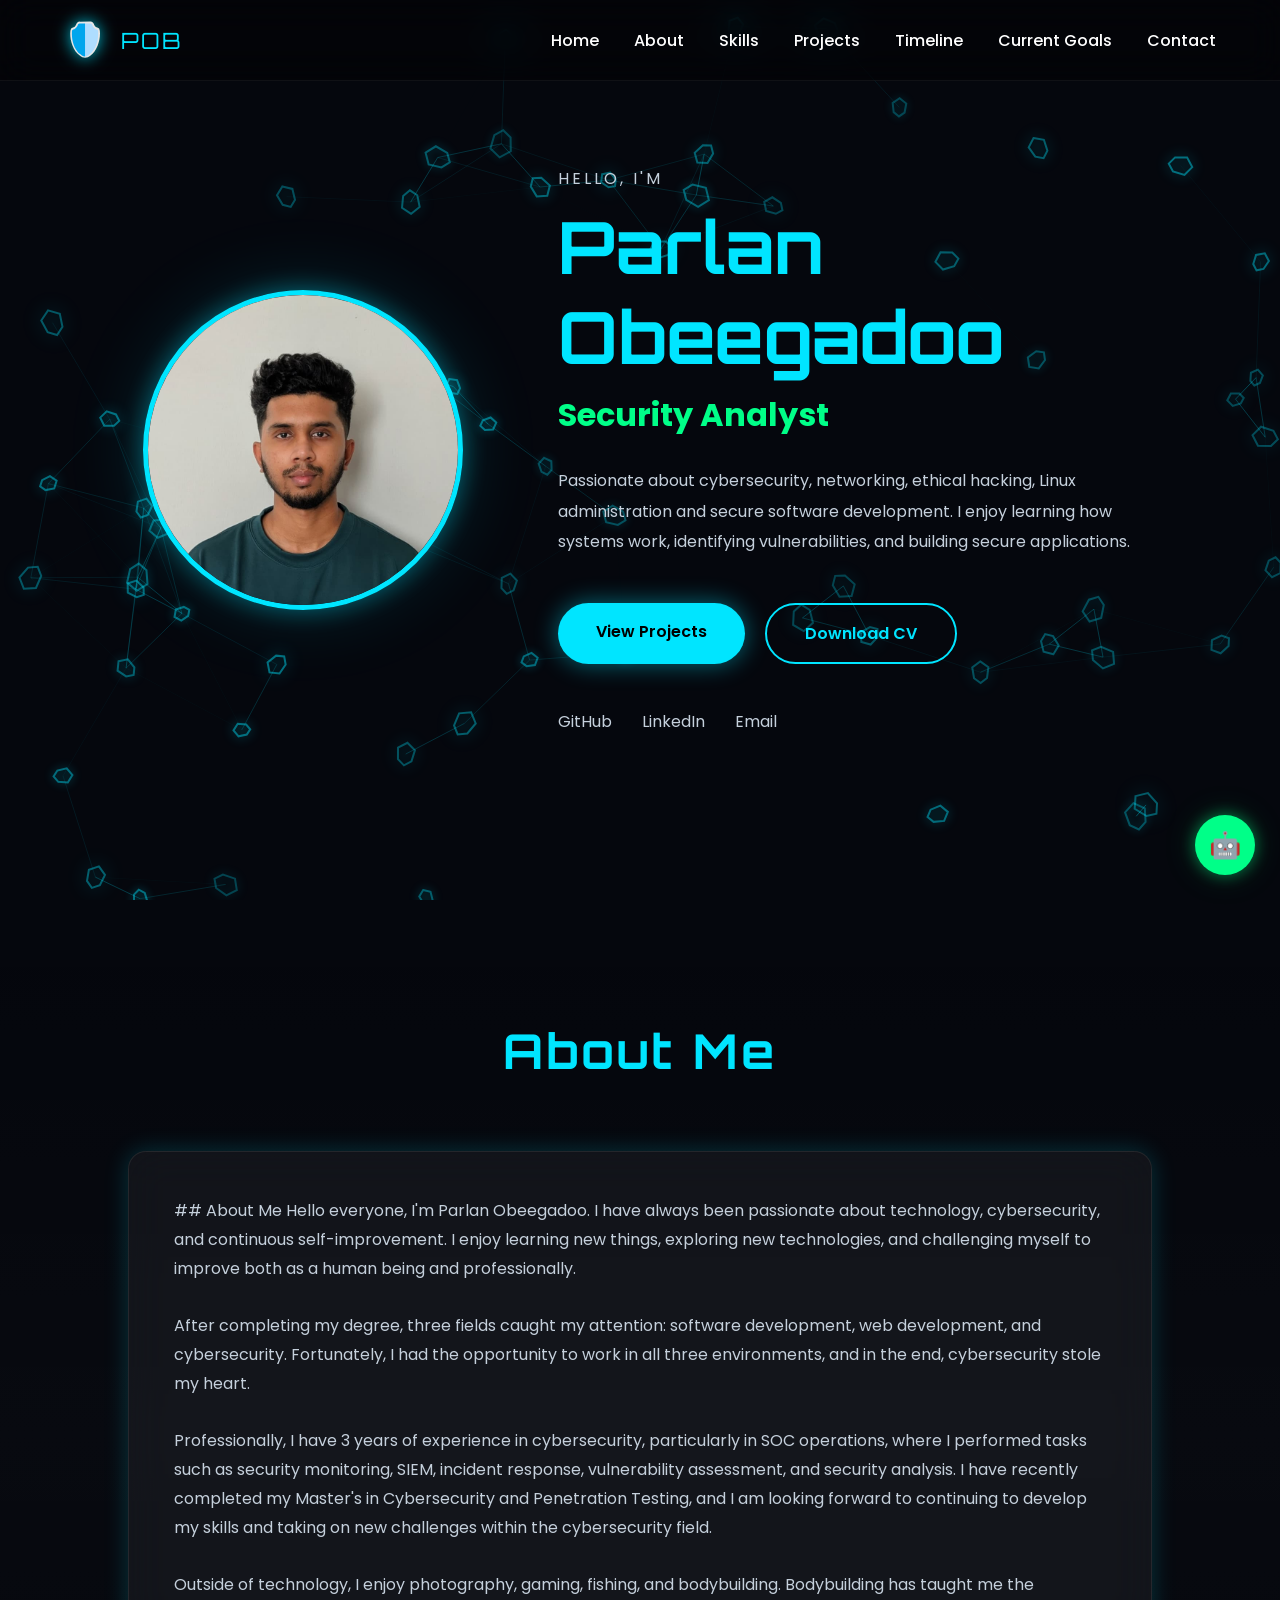
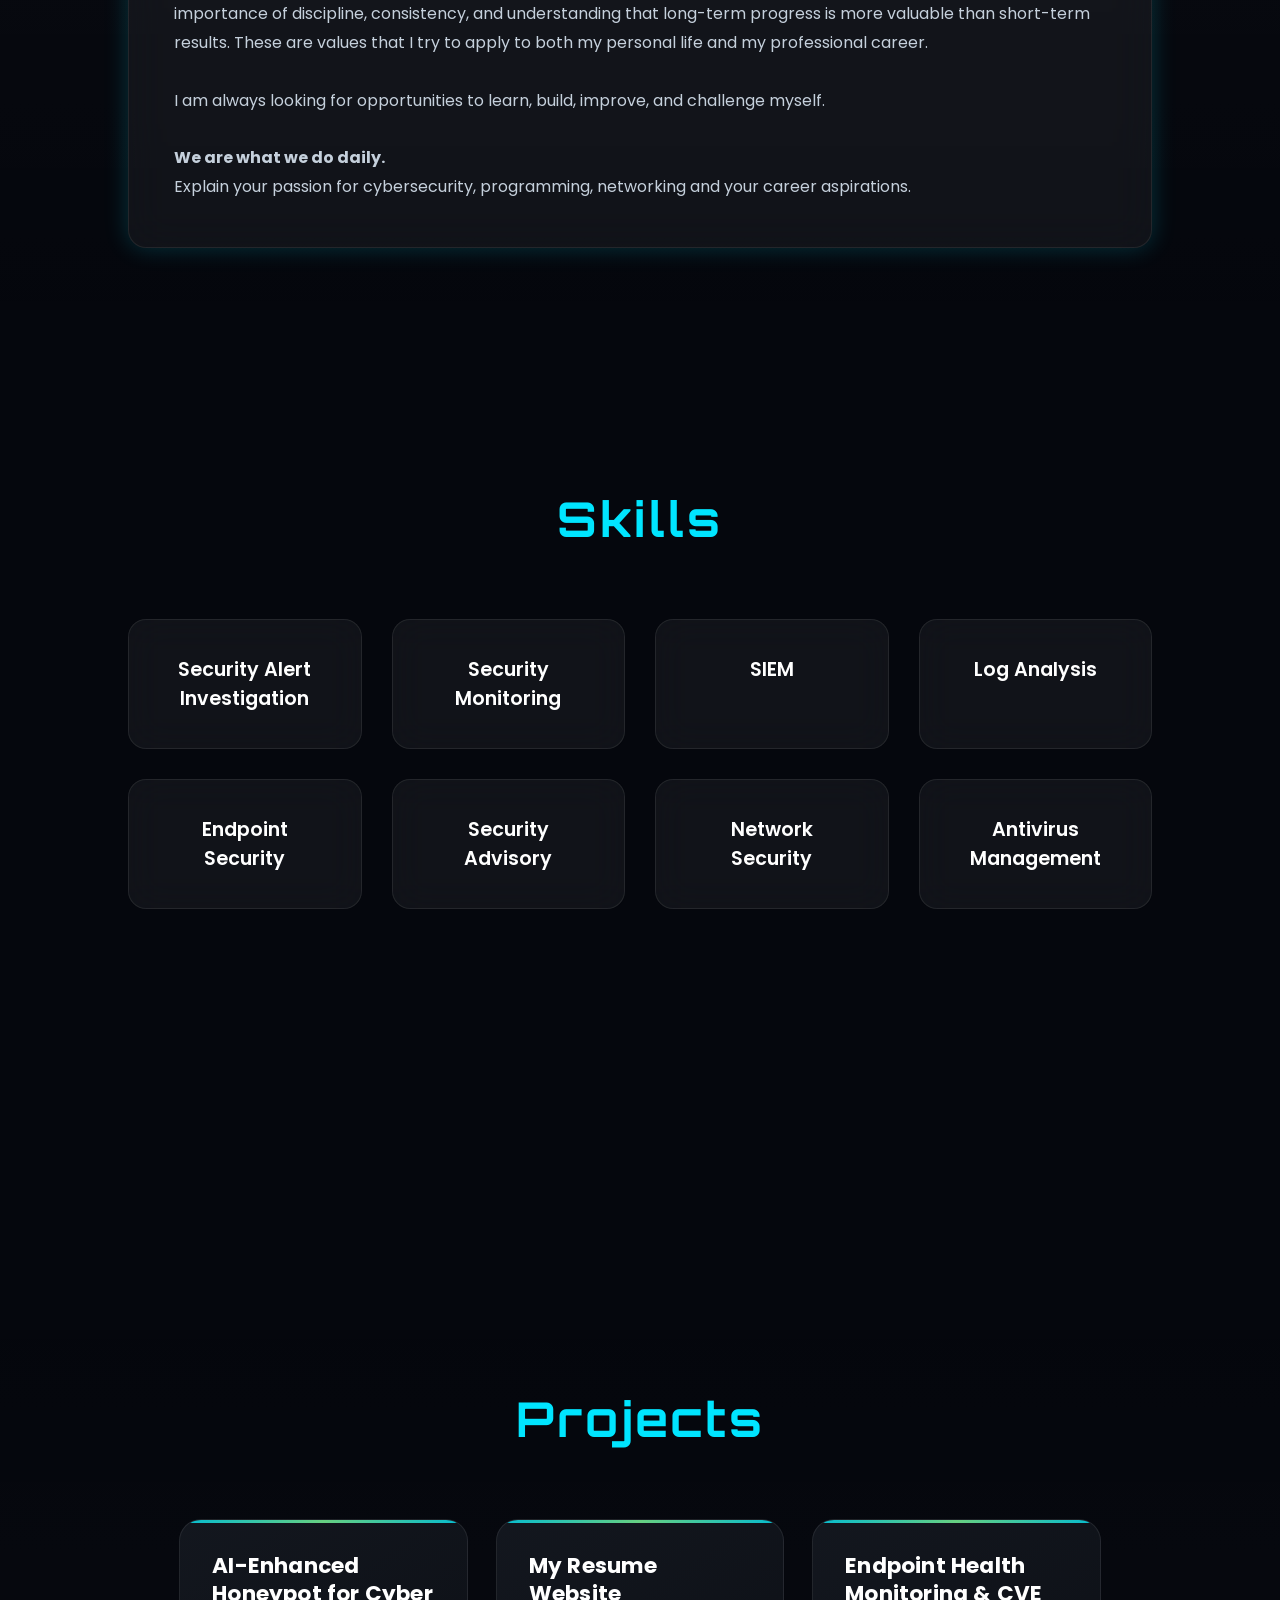
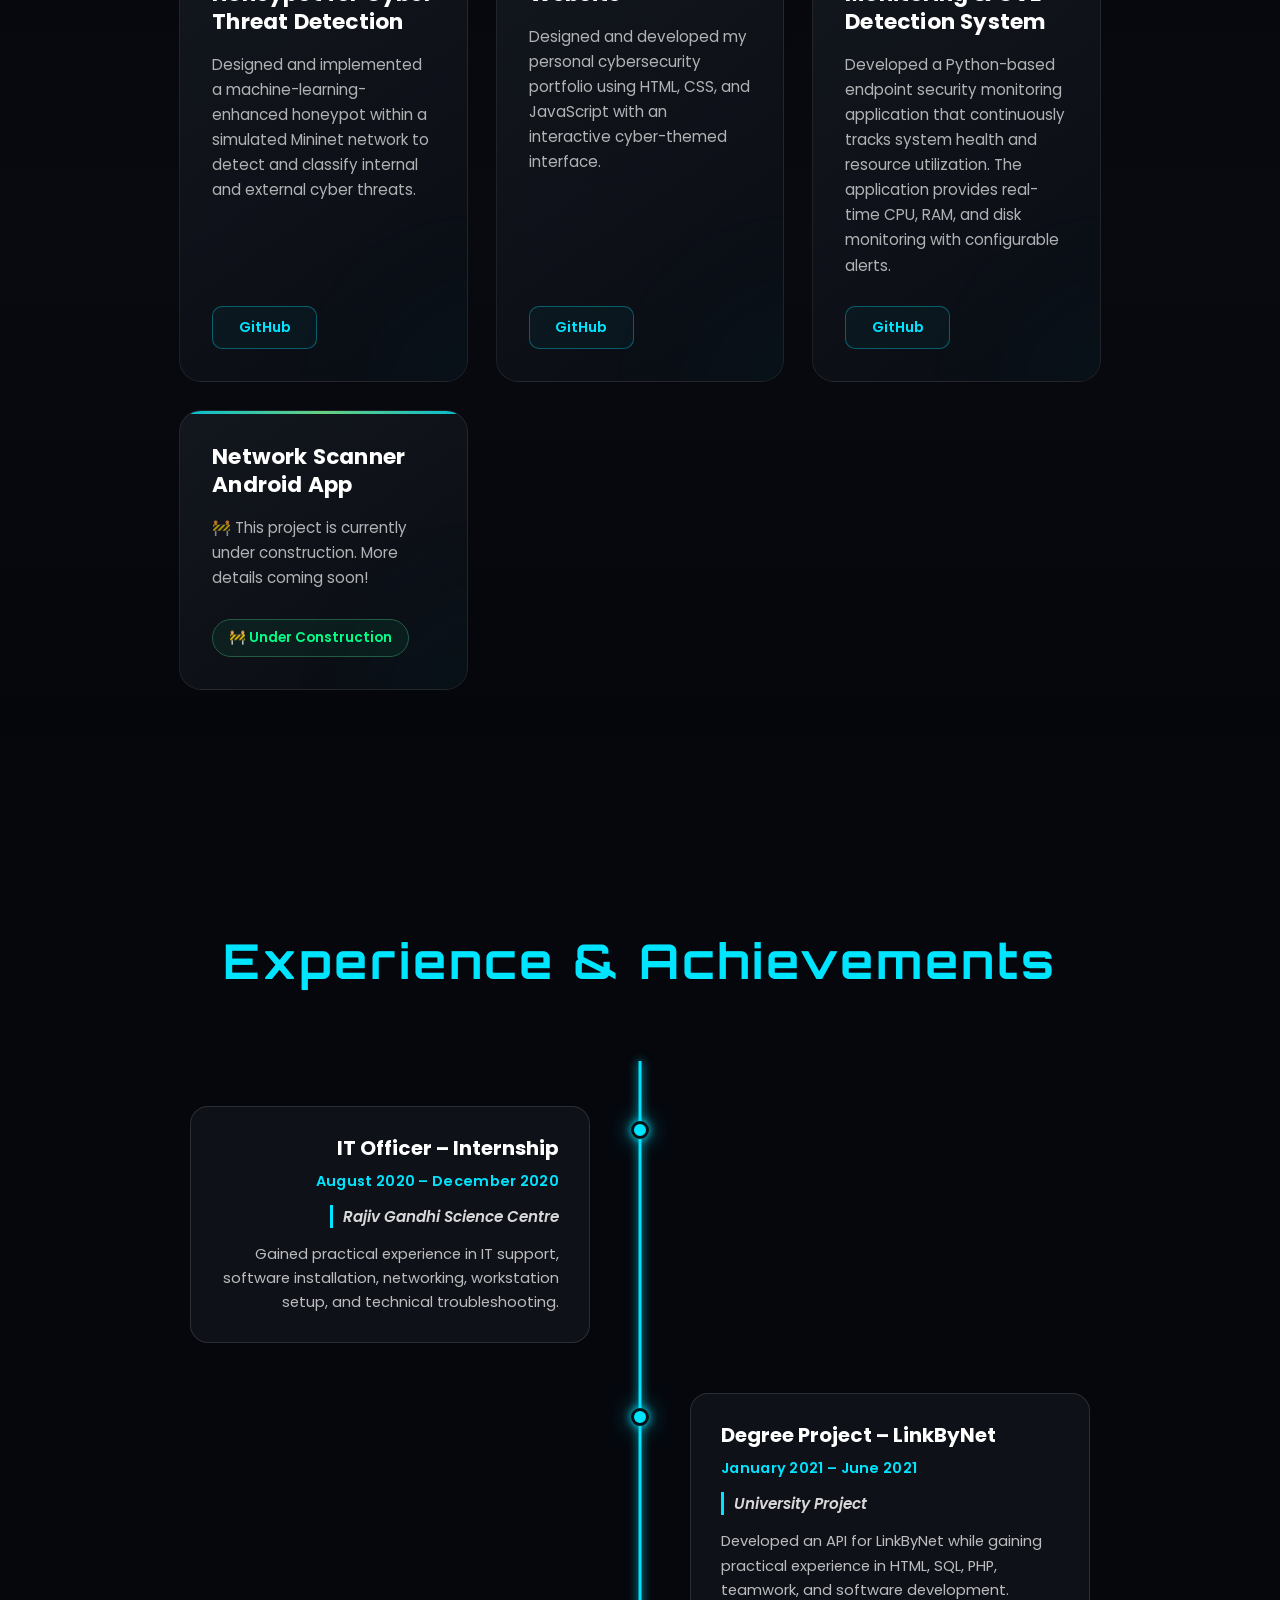
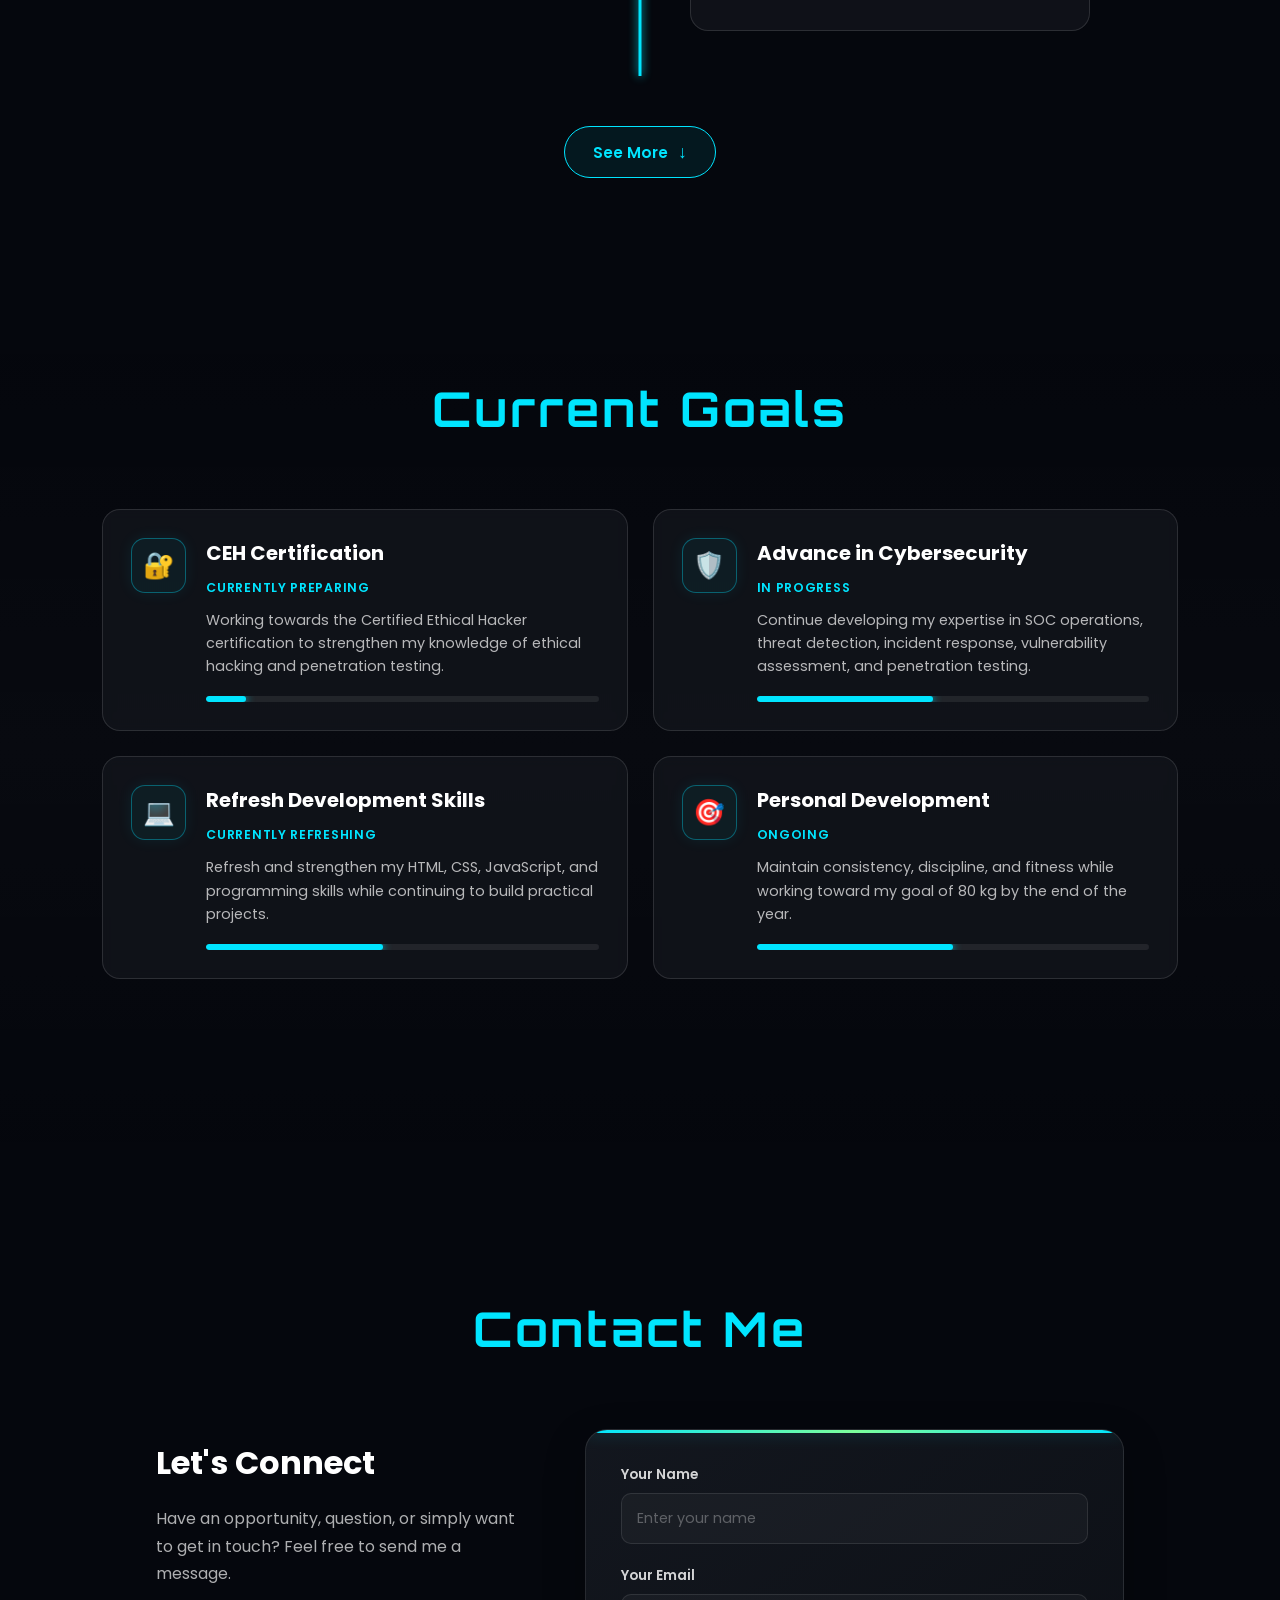
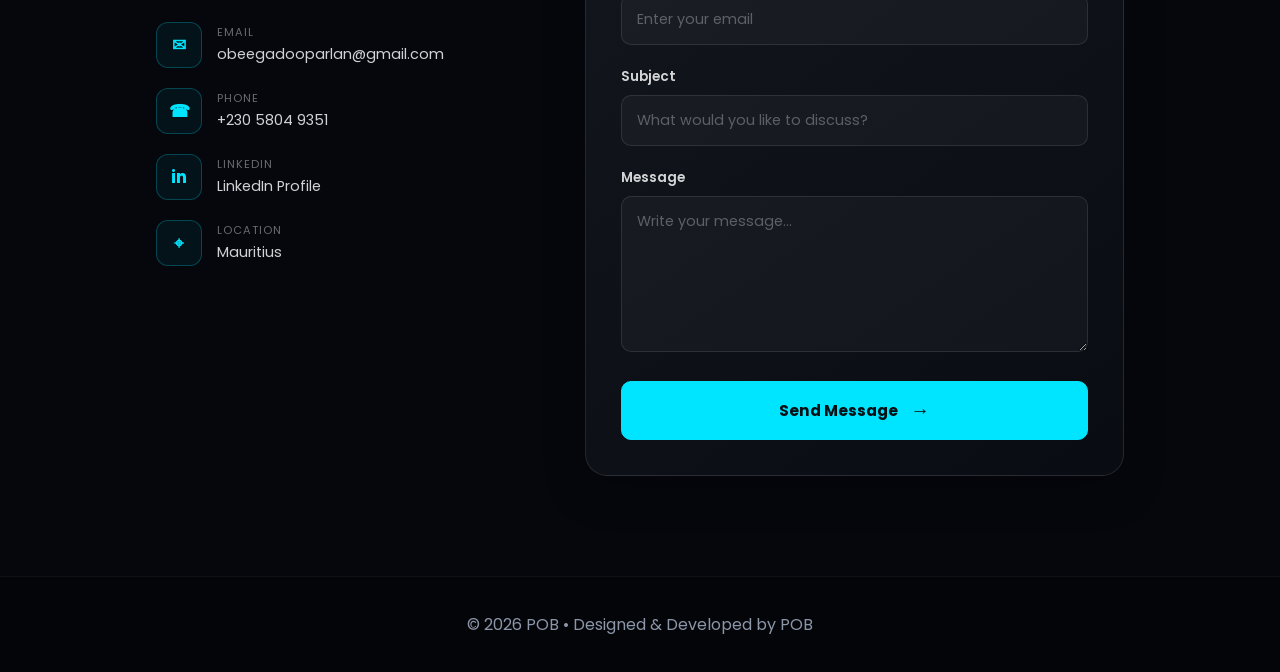
==== commit 6c4ca49d: "Update about me section" ====
--- a/index.html
+++ b/index.html
@@ -205,16 +205,31 @@
 
             <p>
 
-                Hello Everyone, this is Parlan Obeegadoo. Where to start, I am currently 26 years old with a
-                passion to keep improve everyday,not only professionally but also as a human being. I have already been
-                passionated with technology and cybersecurity. We all know that looking at hackers in movies looks so cool
-                and that is why I love cybersecurity. I also love programming a bit where I can build things from scratch
-                and feel the sense of accomplishment. <br><br>
-
-                Gaming is another passion of mine where I can feel the excitement of
-                discovering the games' environment and playing with friends. Bodybuilding is hobby where I can challenge
-                myself and push myself everyday. I remember I was once a 45kg young adult and now I am 70kg. I learned a lot
-                during this journey. I am now pushing myself to be 80kg by the end of the year.
+                ## About Me
+
+                Hello everyone, I'm Parlan Obeegadoo. I have always been passionate about technology, cybersecurity,
+                and continuous self-improvement. I enjoy learning new things, exploring new technologies, and
+                challenging myself to improve both as a human being and professionally. <br><br>
+
+                After completing my degree, three fields caught my attention: software development,
+                web development, and cybersecurity. Fortunately, I had the opportunity to work in all
+                three environments, and in the end, cybersecurity stole my heart.<br><br>
+
+                Professionally, I have 3 years of experience in cybersecurity, particularly in SOC operations,
+                where I performed tasks such as security monitoring, SIEM, incident response, vulnerability
+                assessment, and security analysis. I have recently completed my Master's in Cybersecurity and
+                Penetration Testing, and I am looking forward to continuing to develop my skills and taking on
+                new challenges within the cybersecurity field.<br><br>
+
+                Outside of technology, I enjoy photography, gaming, fishing, and bodybuilding. Bodybuilding
+                has taught me the importance of discipline, consistency, and understanding that long-term
+                progress is more valuable than short-term results. These are values that I try to apply
+                to both my personal life and my professional career.<br><br>
+
+                I am always looking for opportunities to learn, build, improve, and challenge myself.<br><br>
+
+                <strong>We are what we do daily.</strong>
+
 
             </p>
 
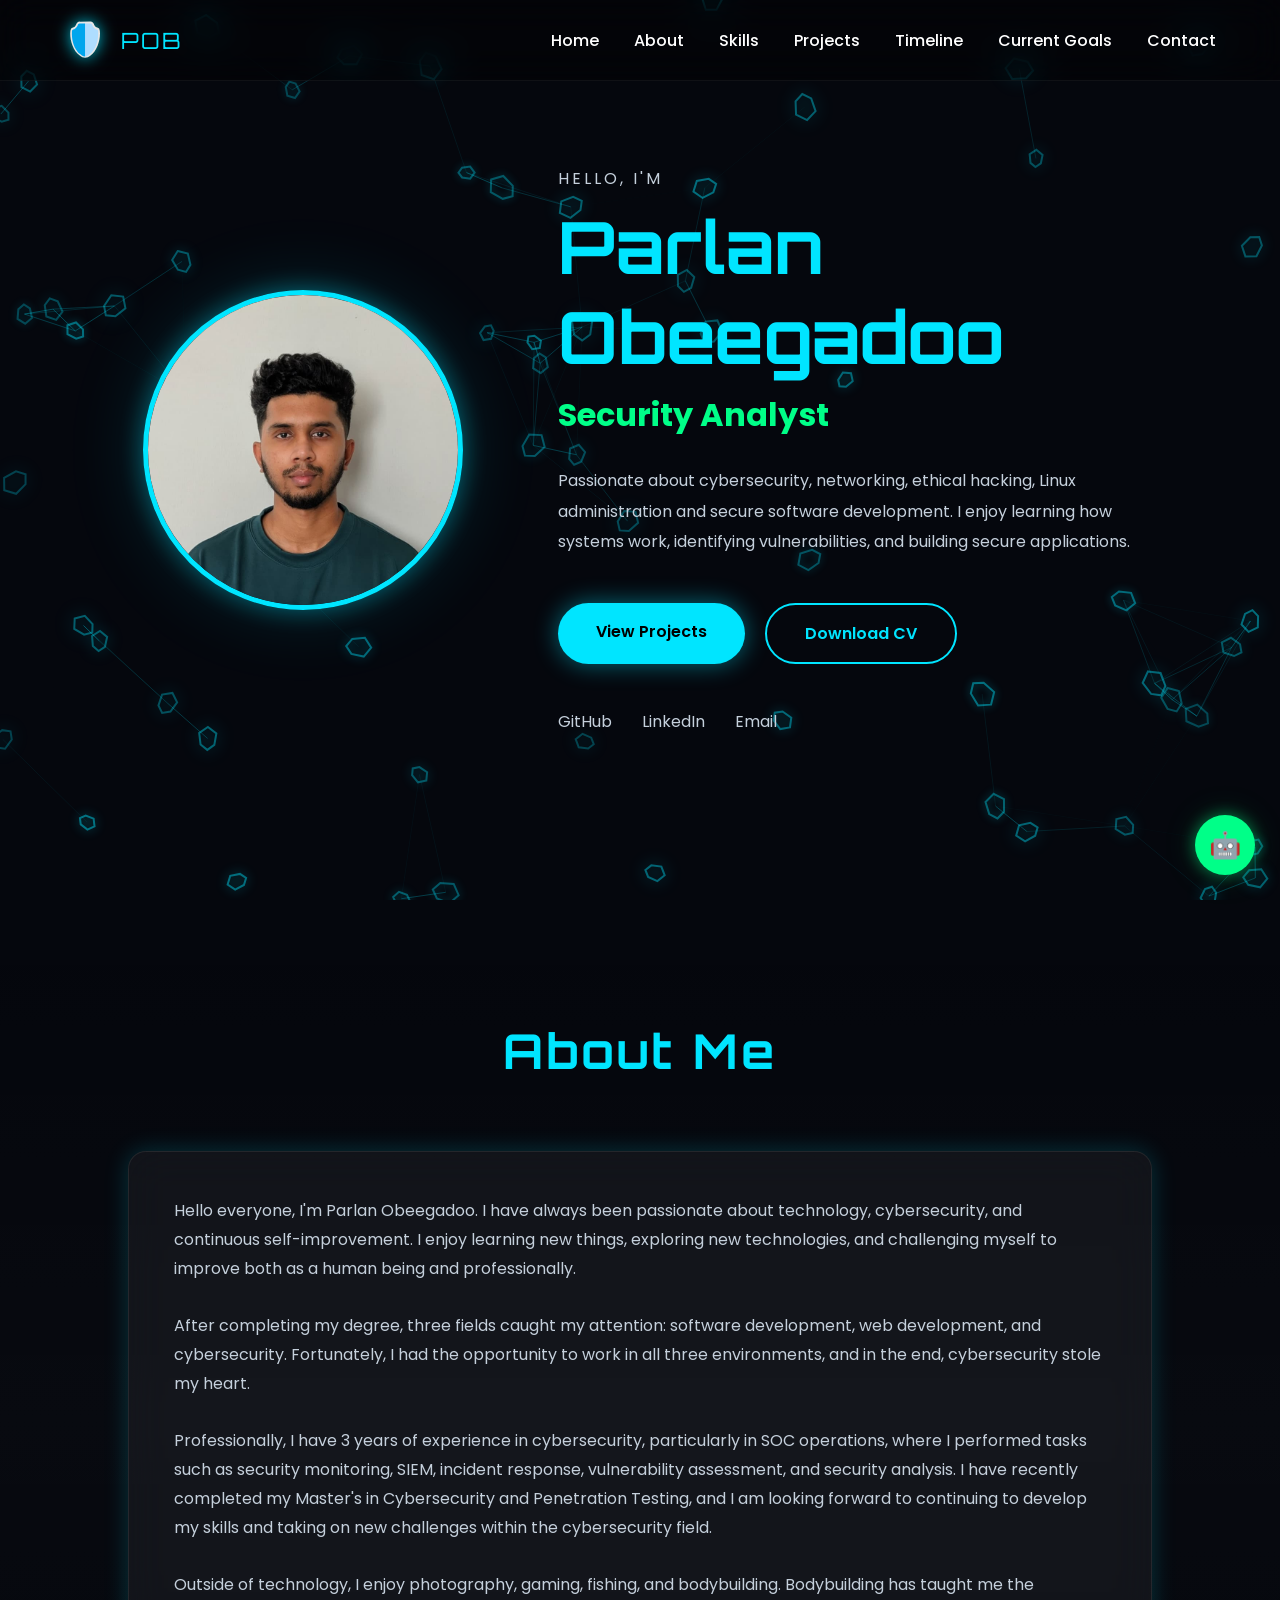
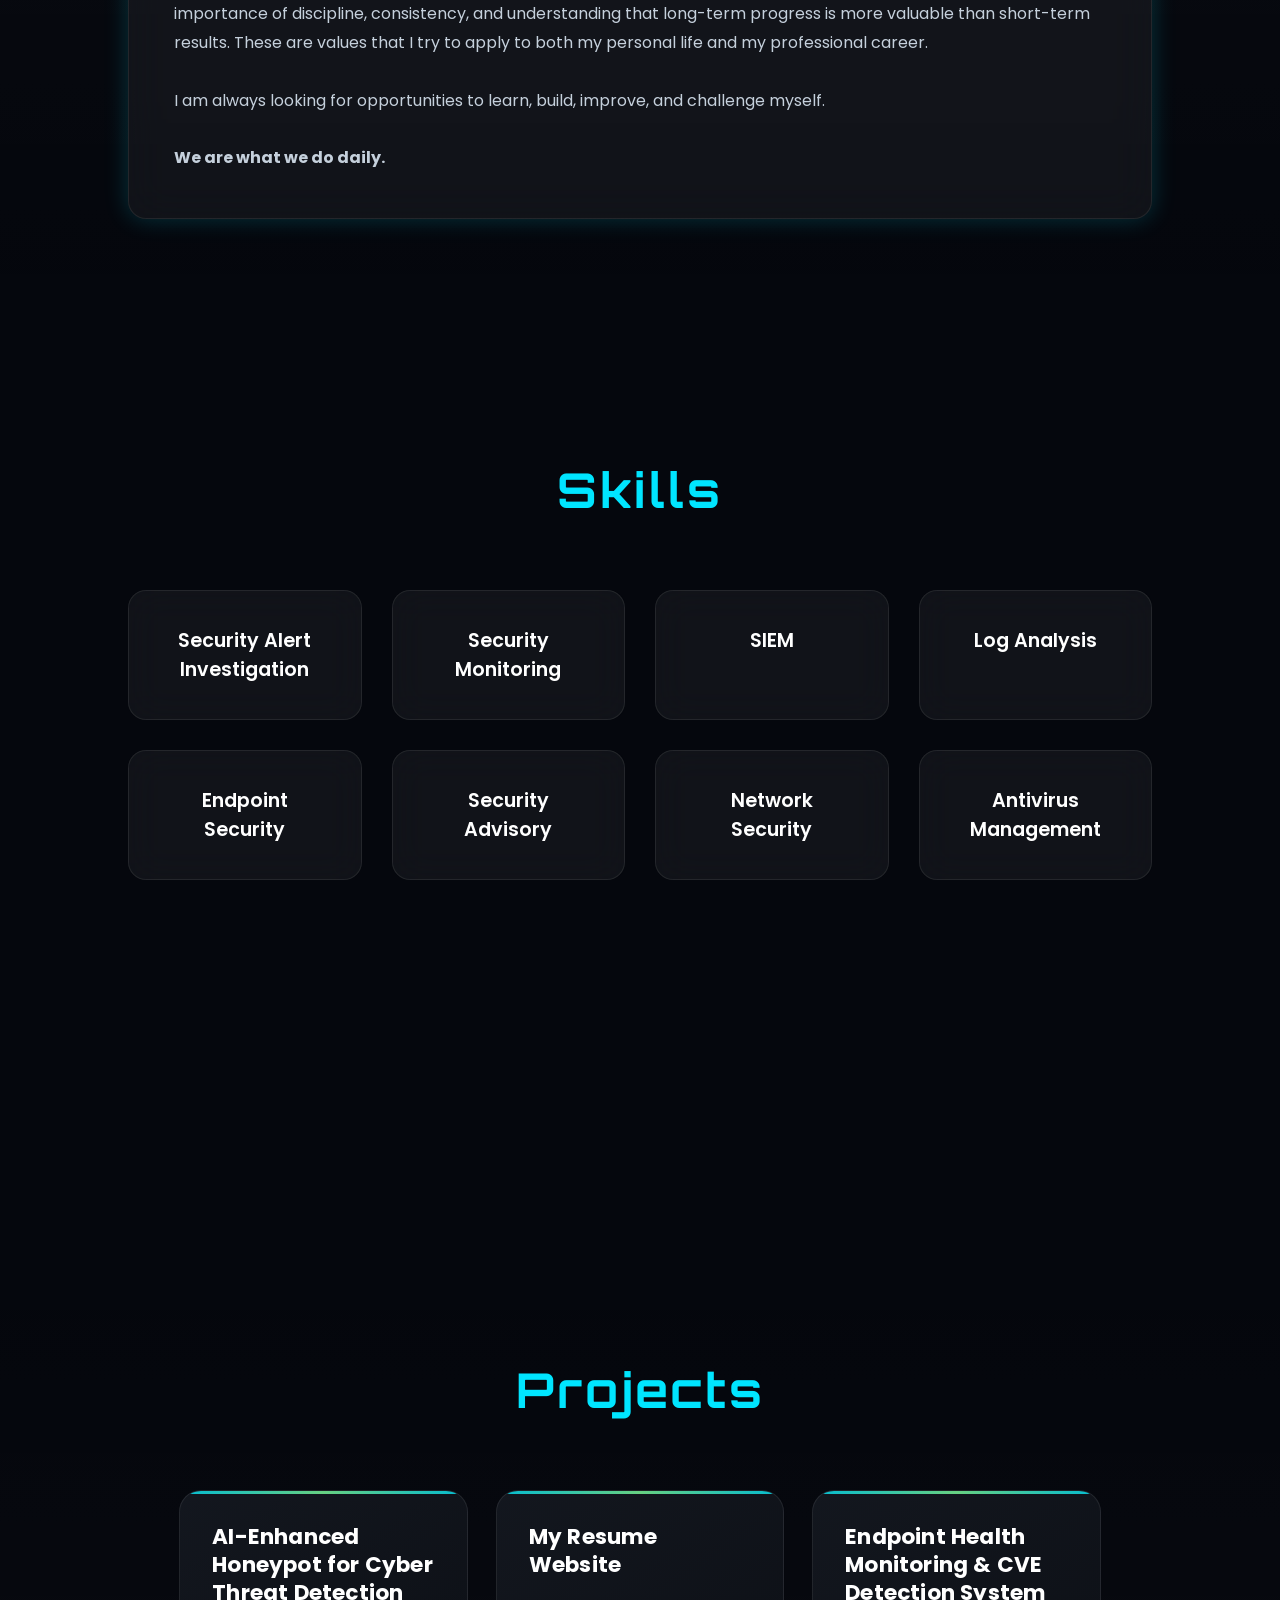
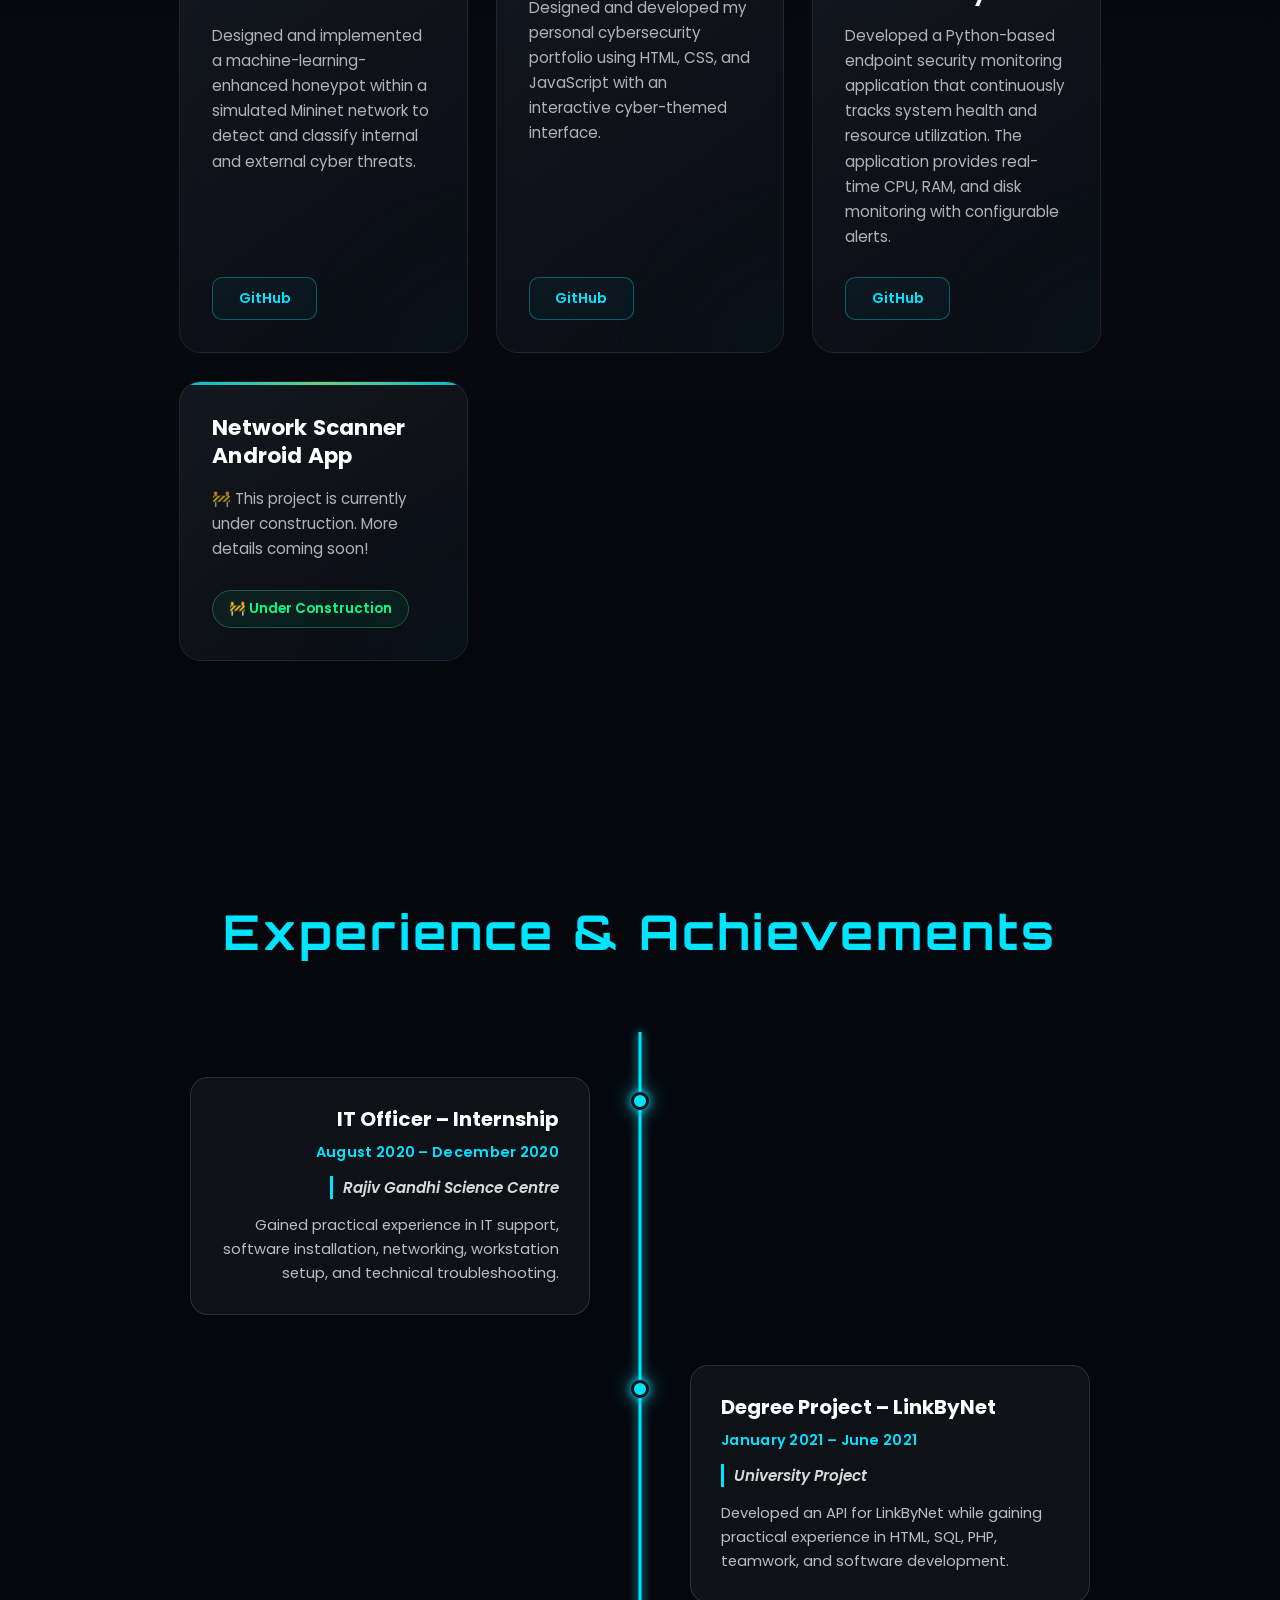
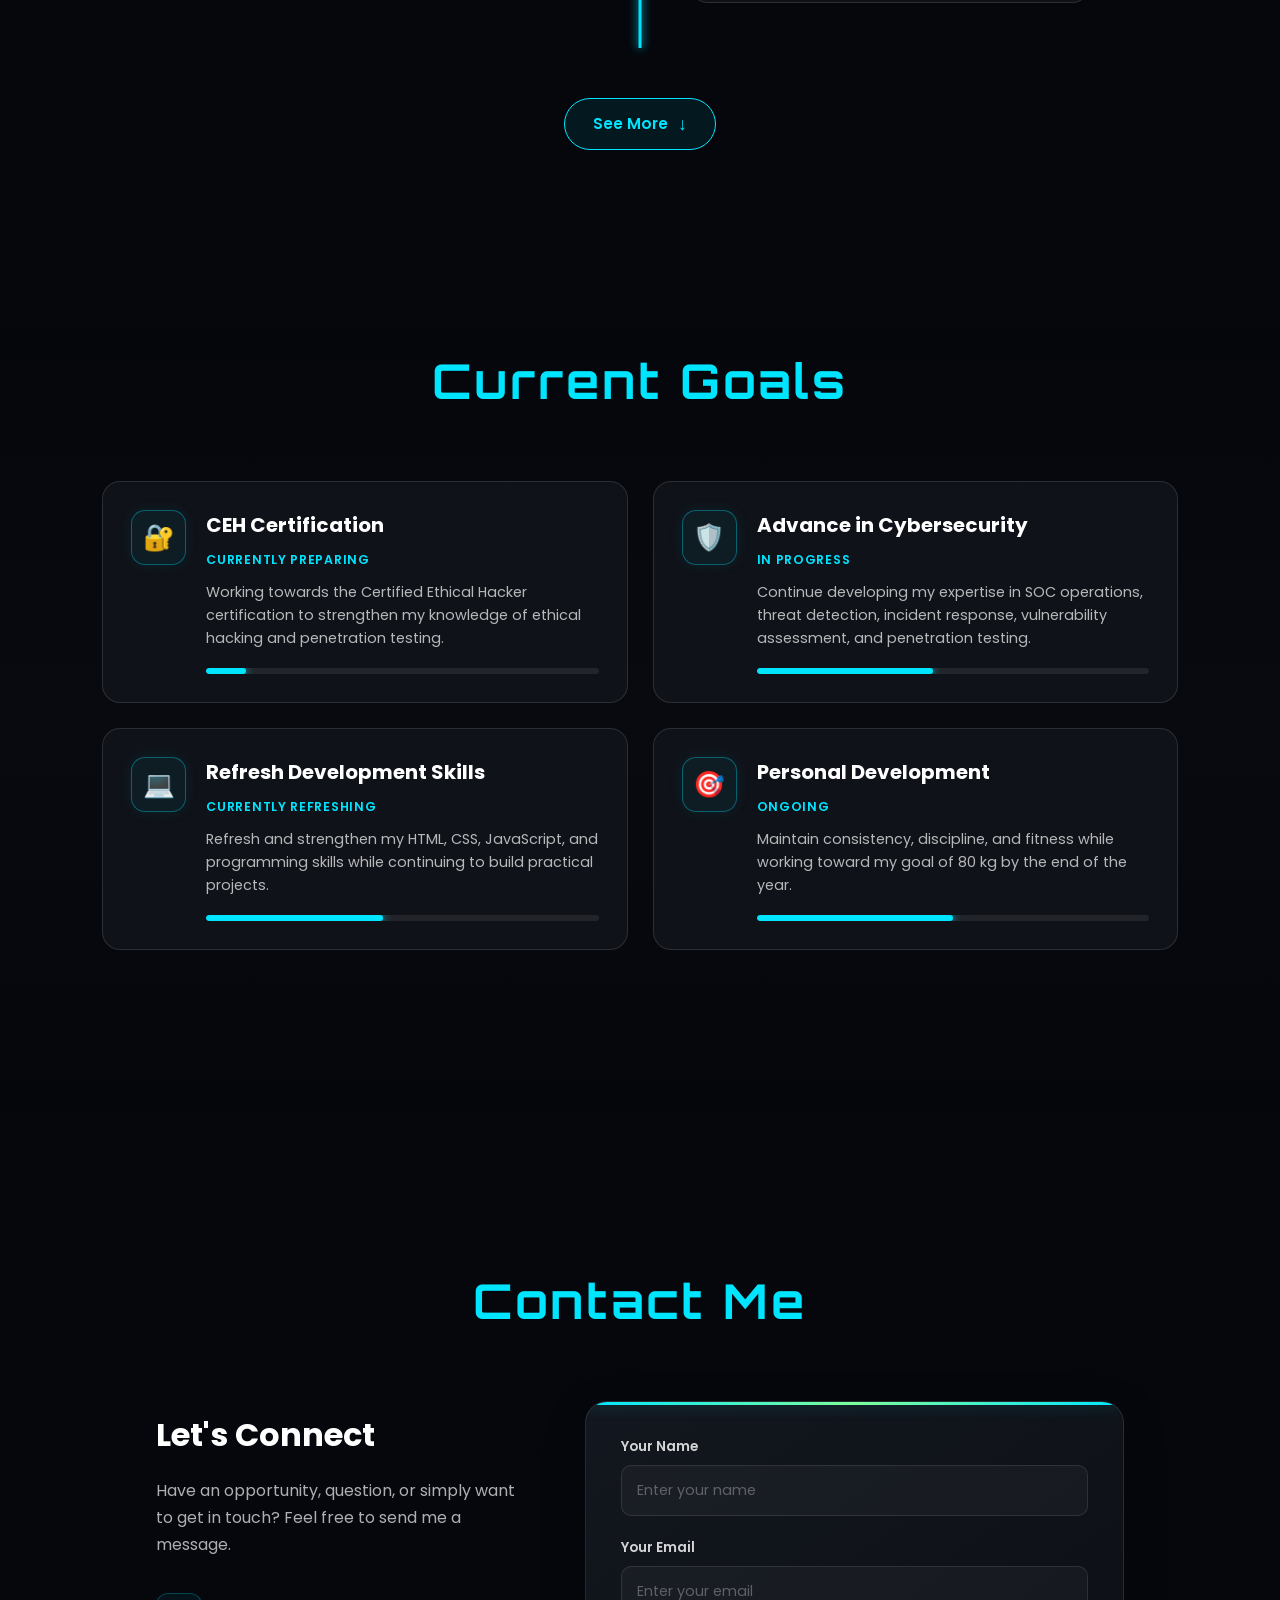
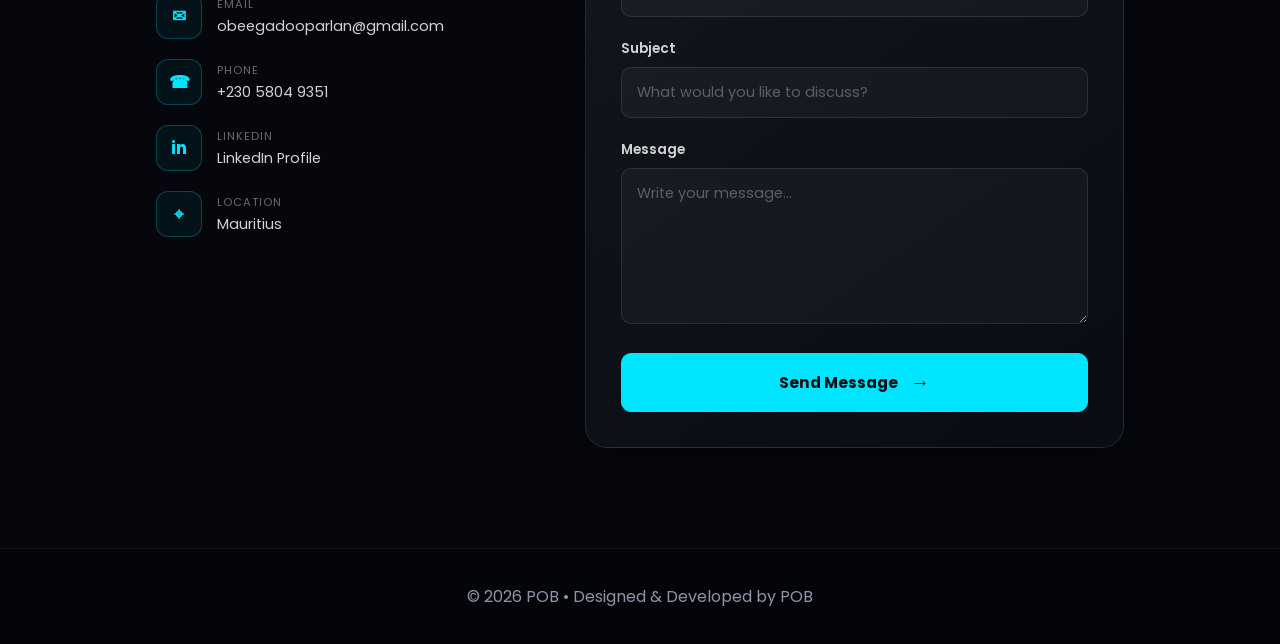
==== commit 03e0deb0: "update index" ====
--- a/index.html
+++ b/index.html
@@ -204,8 +204,6 @@
         <div class="glass-card">
 
             <p>
-
-                ## About Me
 
                 Hello everyone, I'm Parlan Obeegadoo. I have always been passionate about technology, cybersecurity,
                 and continuous self-improvement. I enjoy learning new things, exploring new technologies, and
@@ -229,15 +227,6 @@
                 I am always looking for opportunities to learn, build, improve, and challenge myself.<br><br>
 
                 <strong>We are what we do daily.</strong>
-
-
-            </p>
-
-            <p>
-
-                Explain your passion for cybersecurity,
-                programming, networking and your career
-                aspirations.
 
             </p>
 
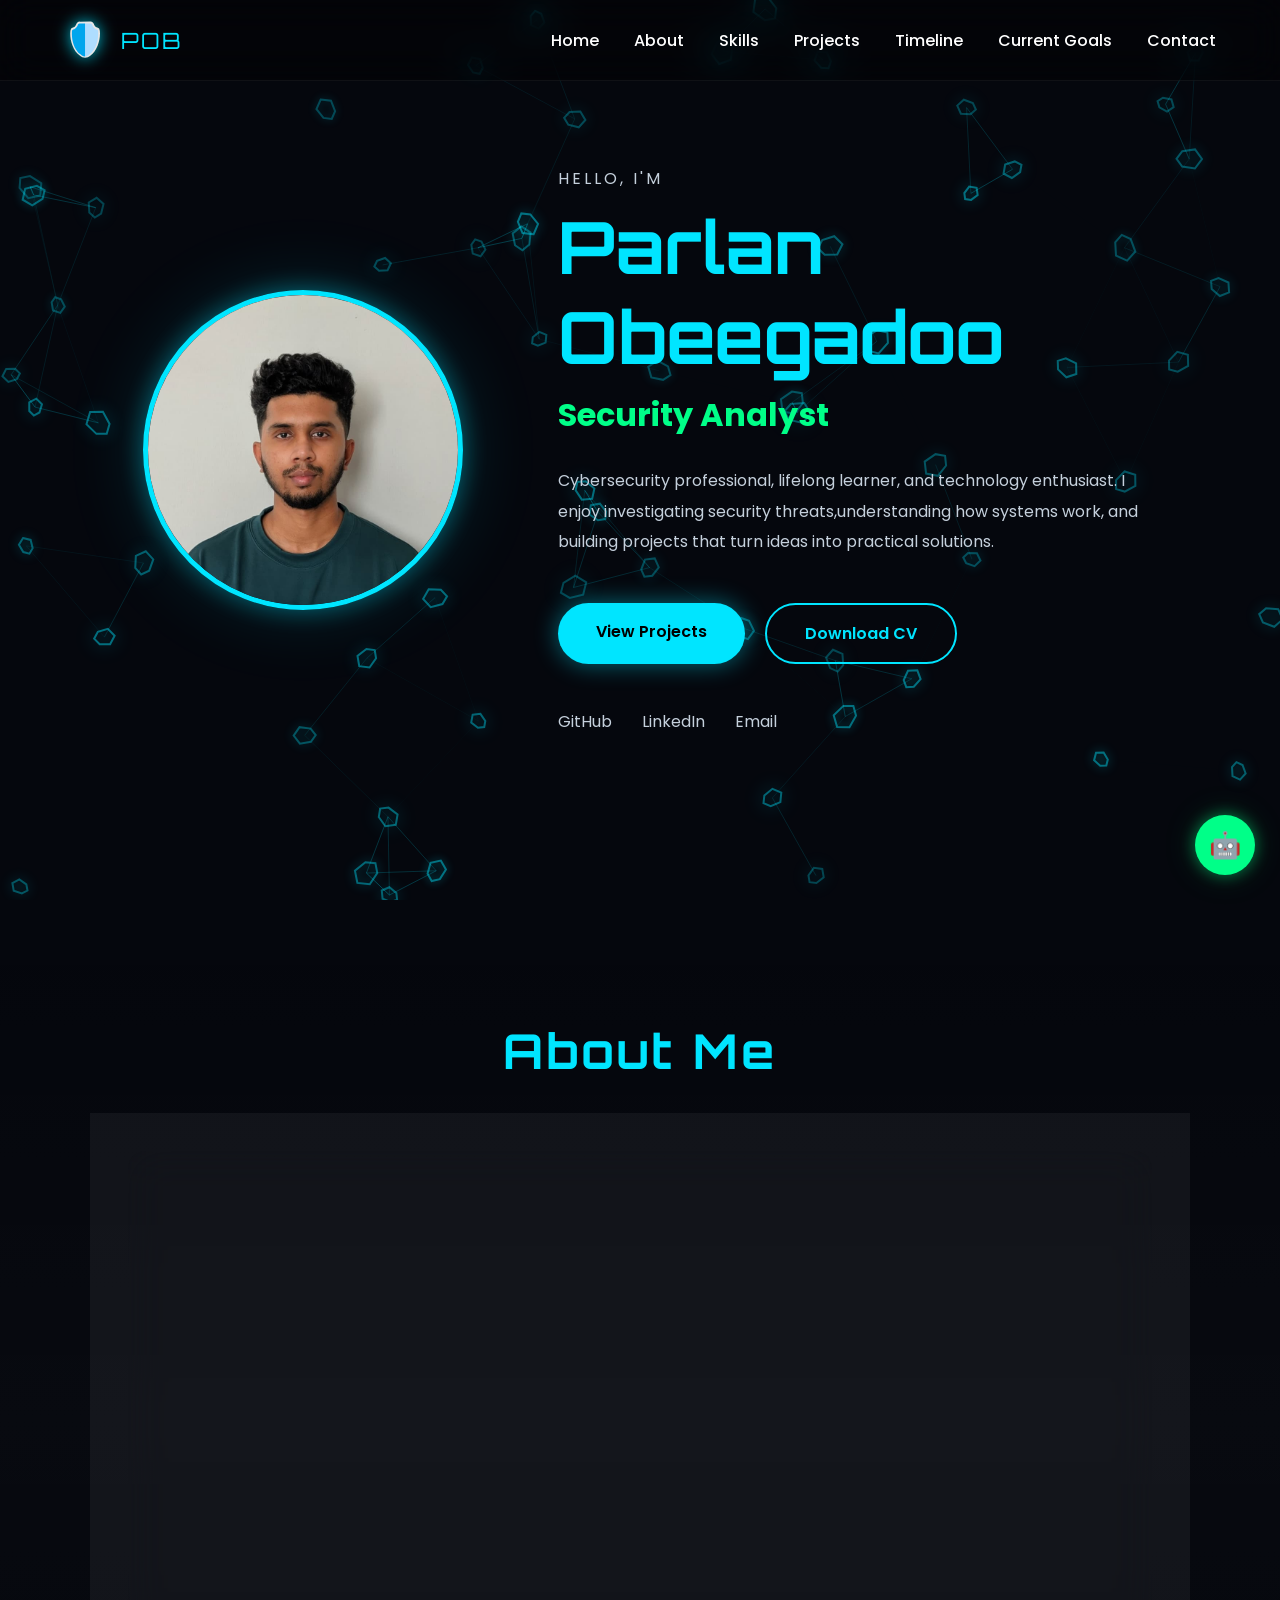
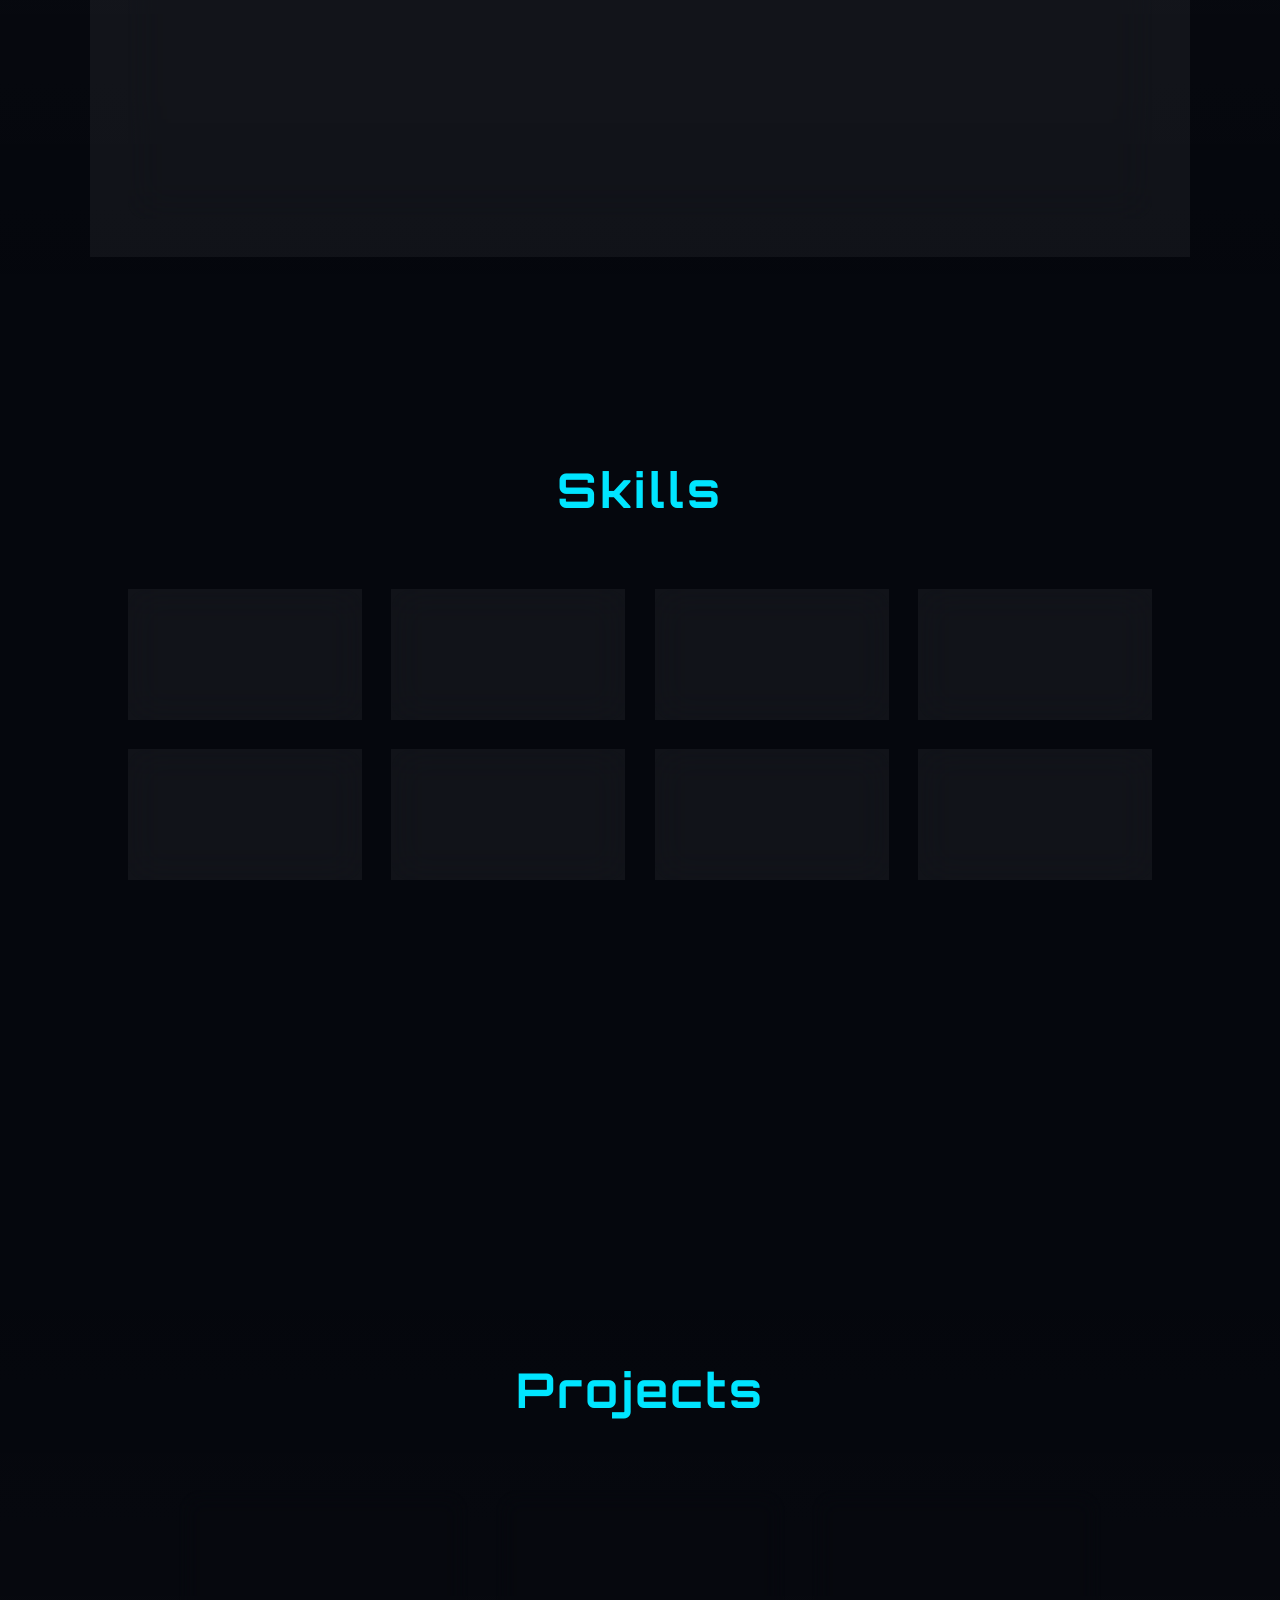
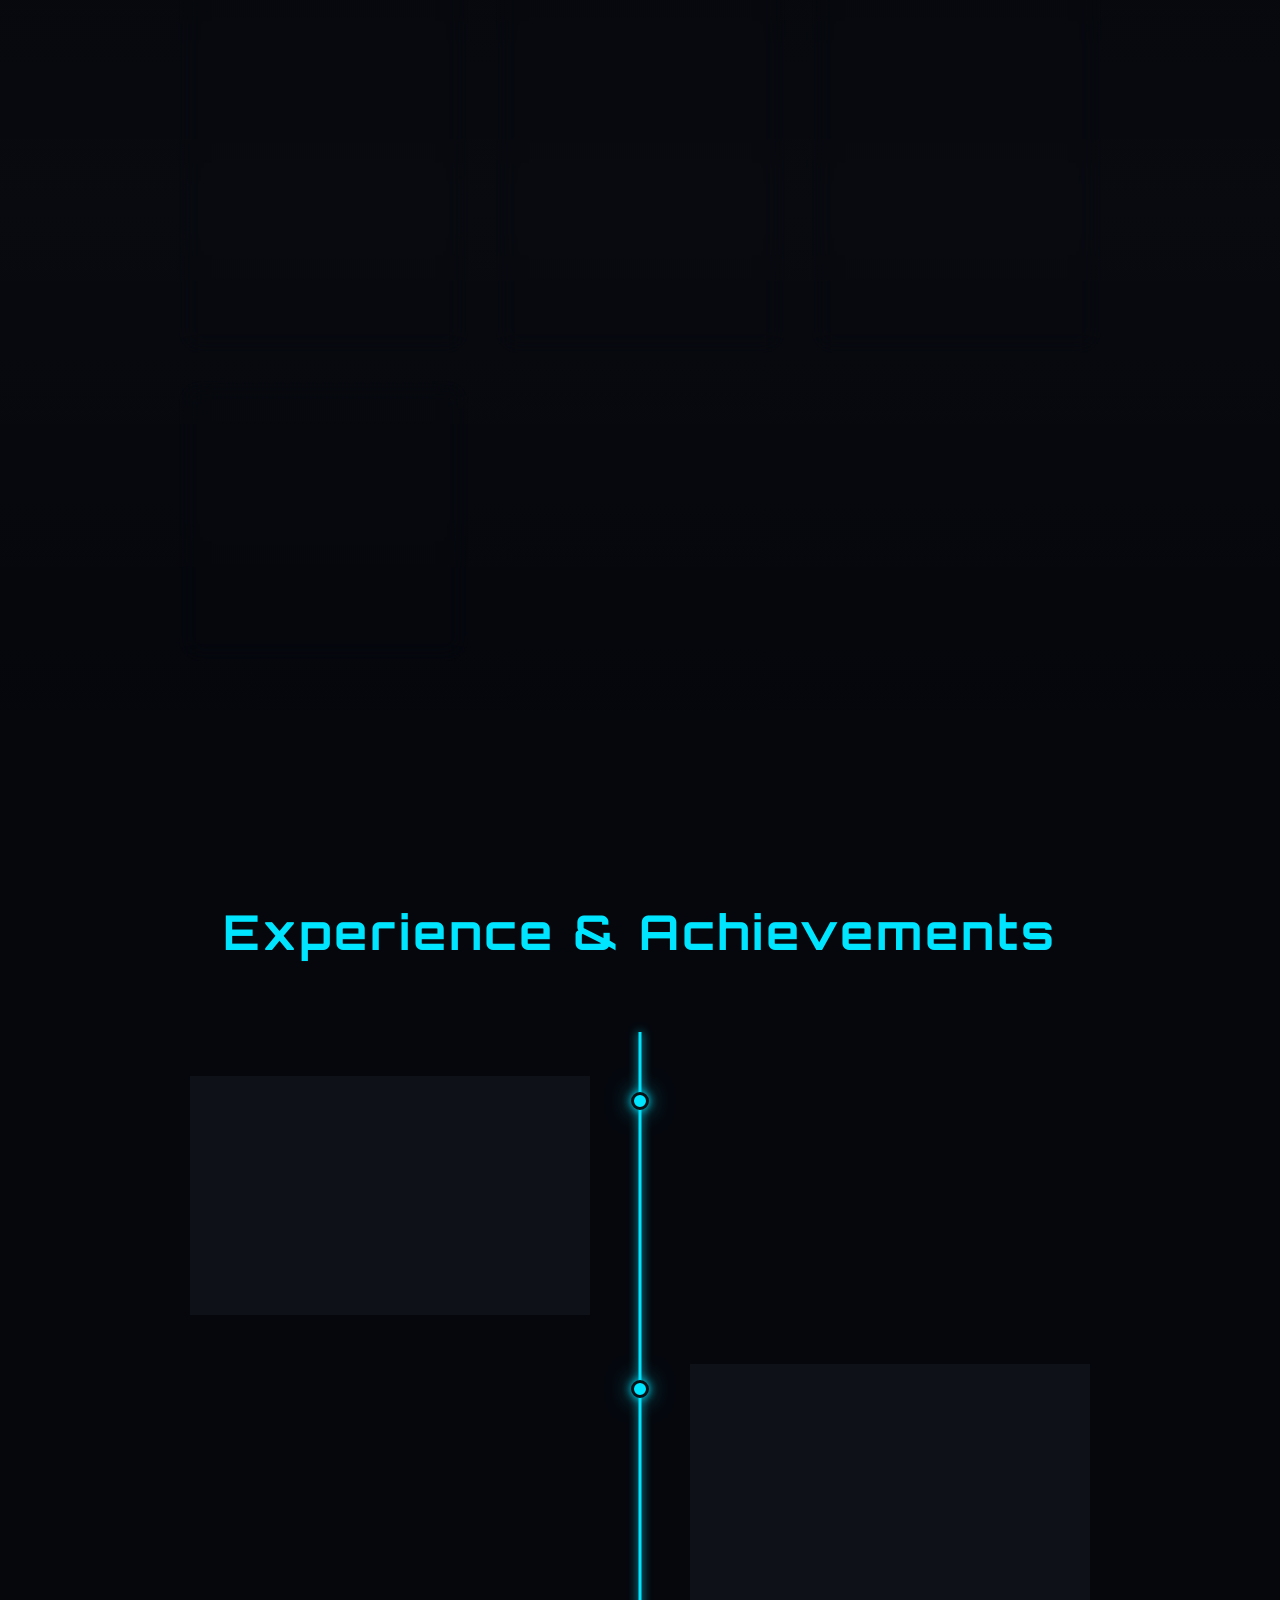
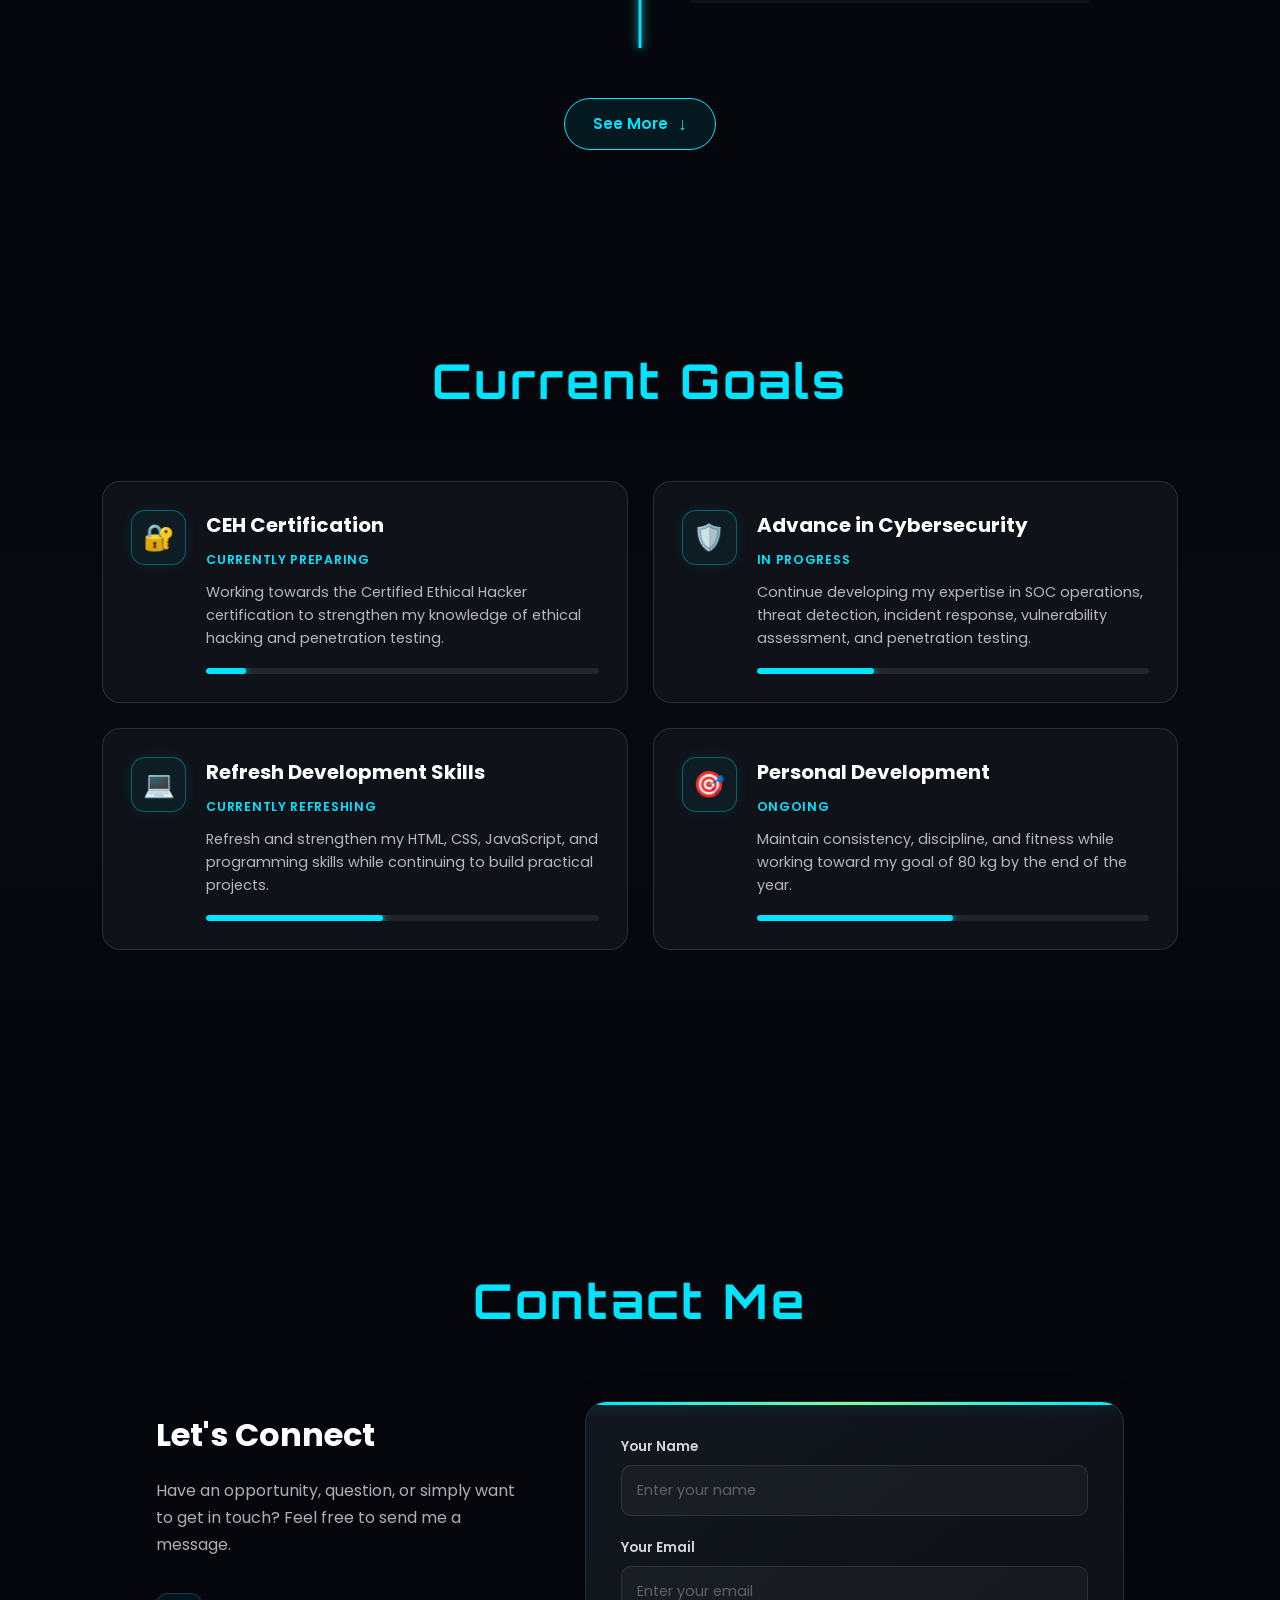
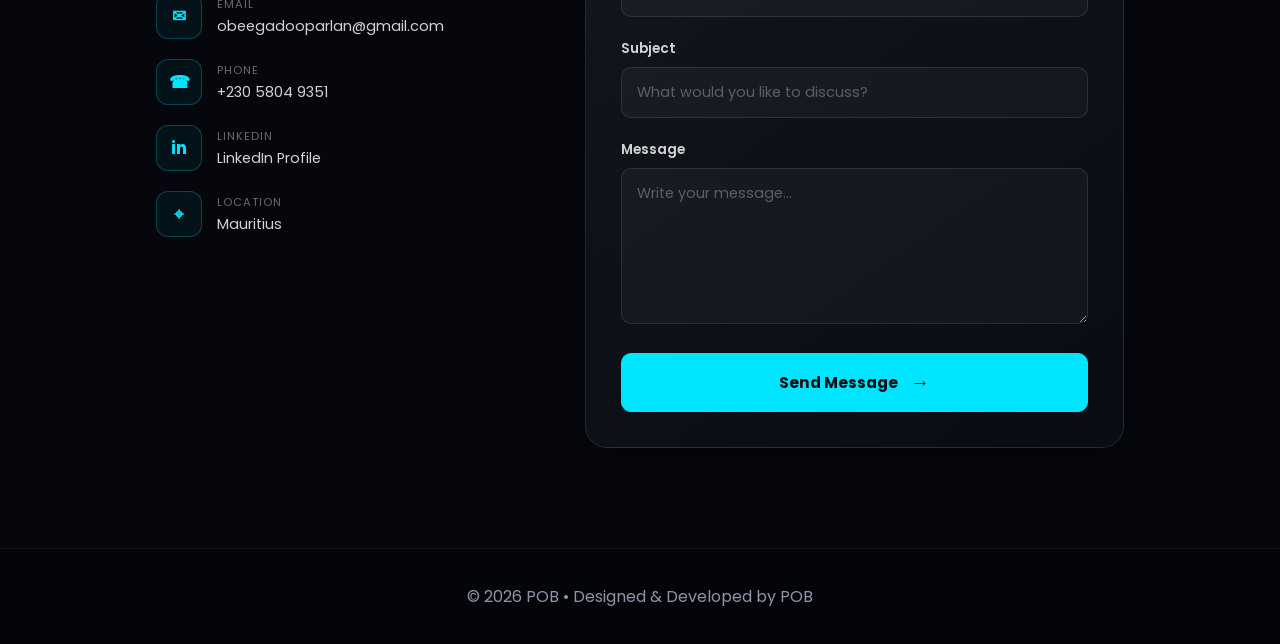
==== commit 9eeadb14: "update index" ====
--- a/index.html
+++ b/index.html
@@ -130,14 +130,9 @@
 
             <p class="hero-description">
 
-                Passionate about cybersecurity,
-                networking, ethical hacking,
-                Linux administration and secure software
-                development.
-
-                I enjoy learning how systems work,
-                identifying vulnerabilities,
-                and building secure applications.
+                Cybersecurity professional, lifelong learner, and technology enthusiast.
+
+                I enjoy investigating security threats,understanding how systems work, and building projects that turn ideas into practical solutions.
 
             </p>
 
--- a/style.css
+++ b/style.css
@@ -1185,7 +1185,7 @@
 }
 
 .cyber-progress {
-    width: 45%;
+    width: 30%;
 }
 
 .development-progress {
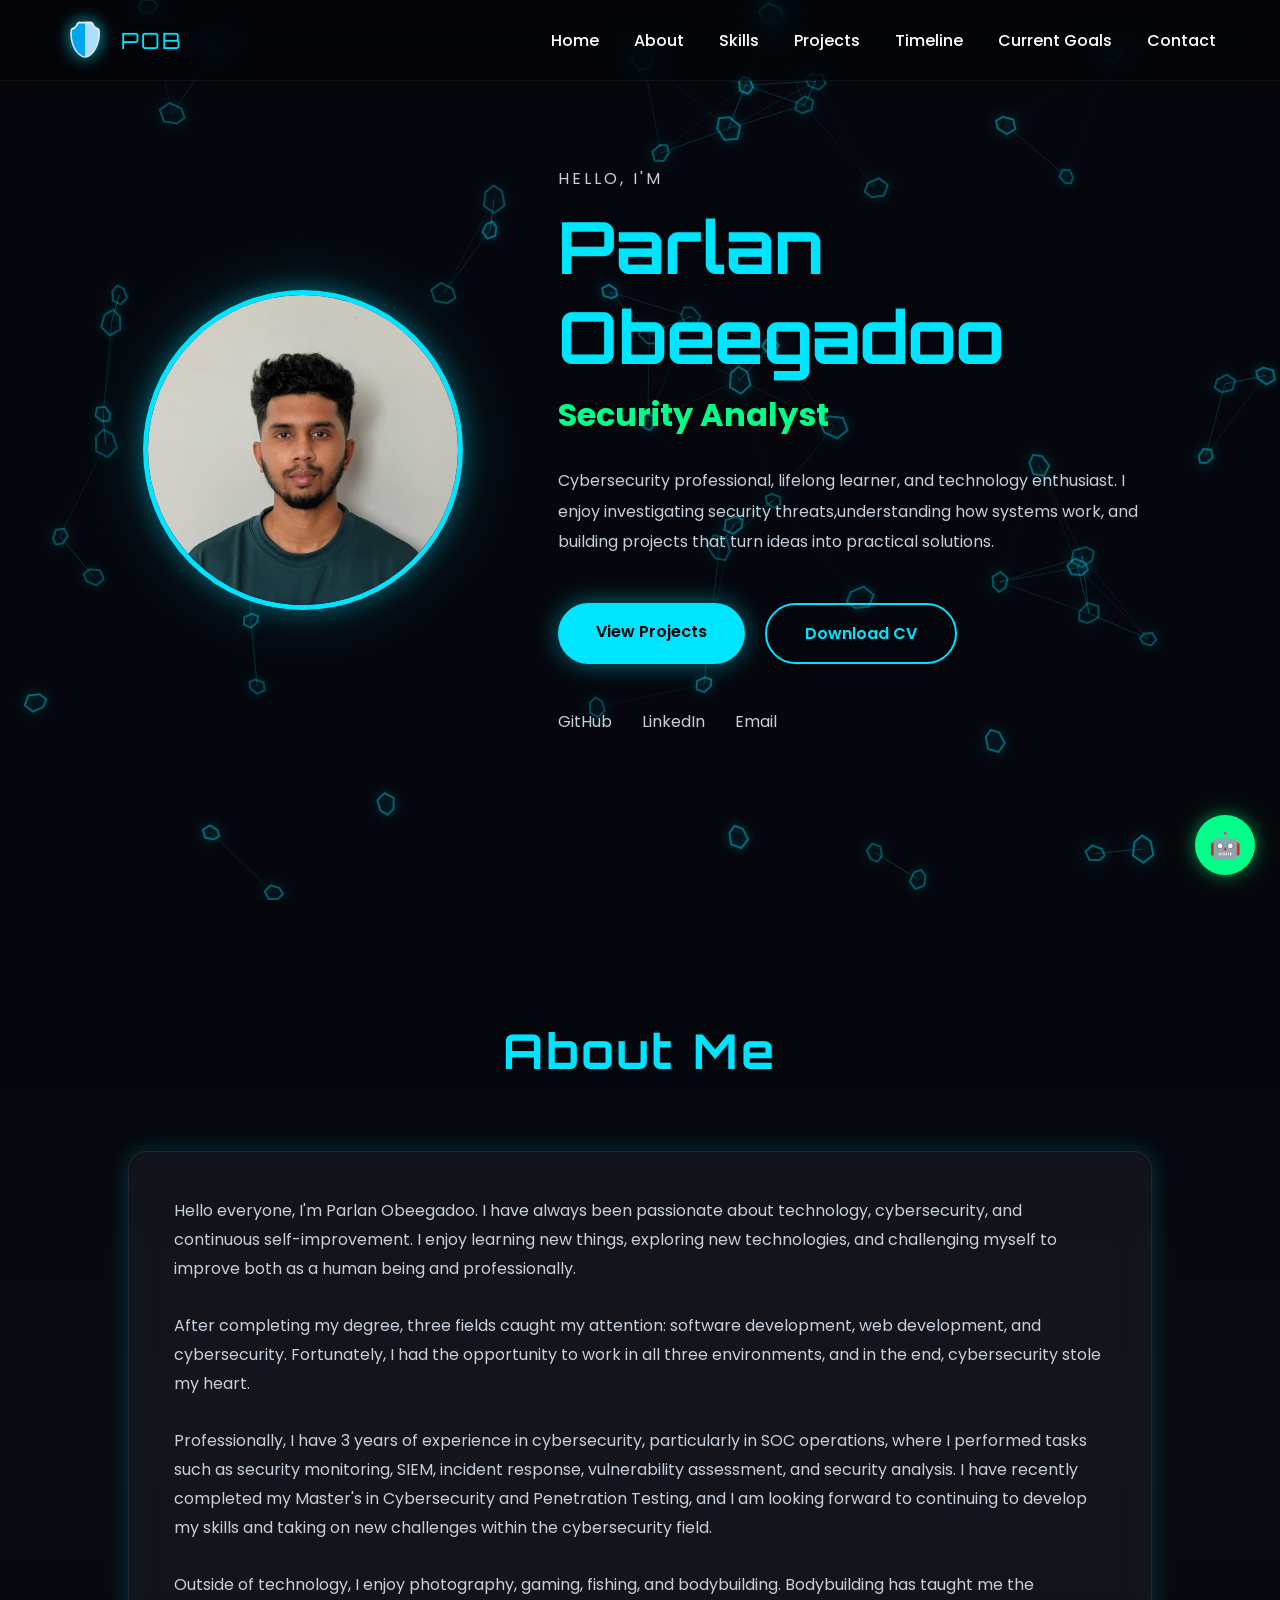
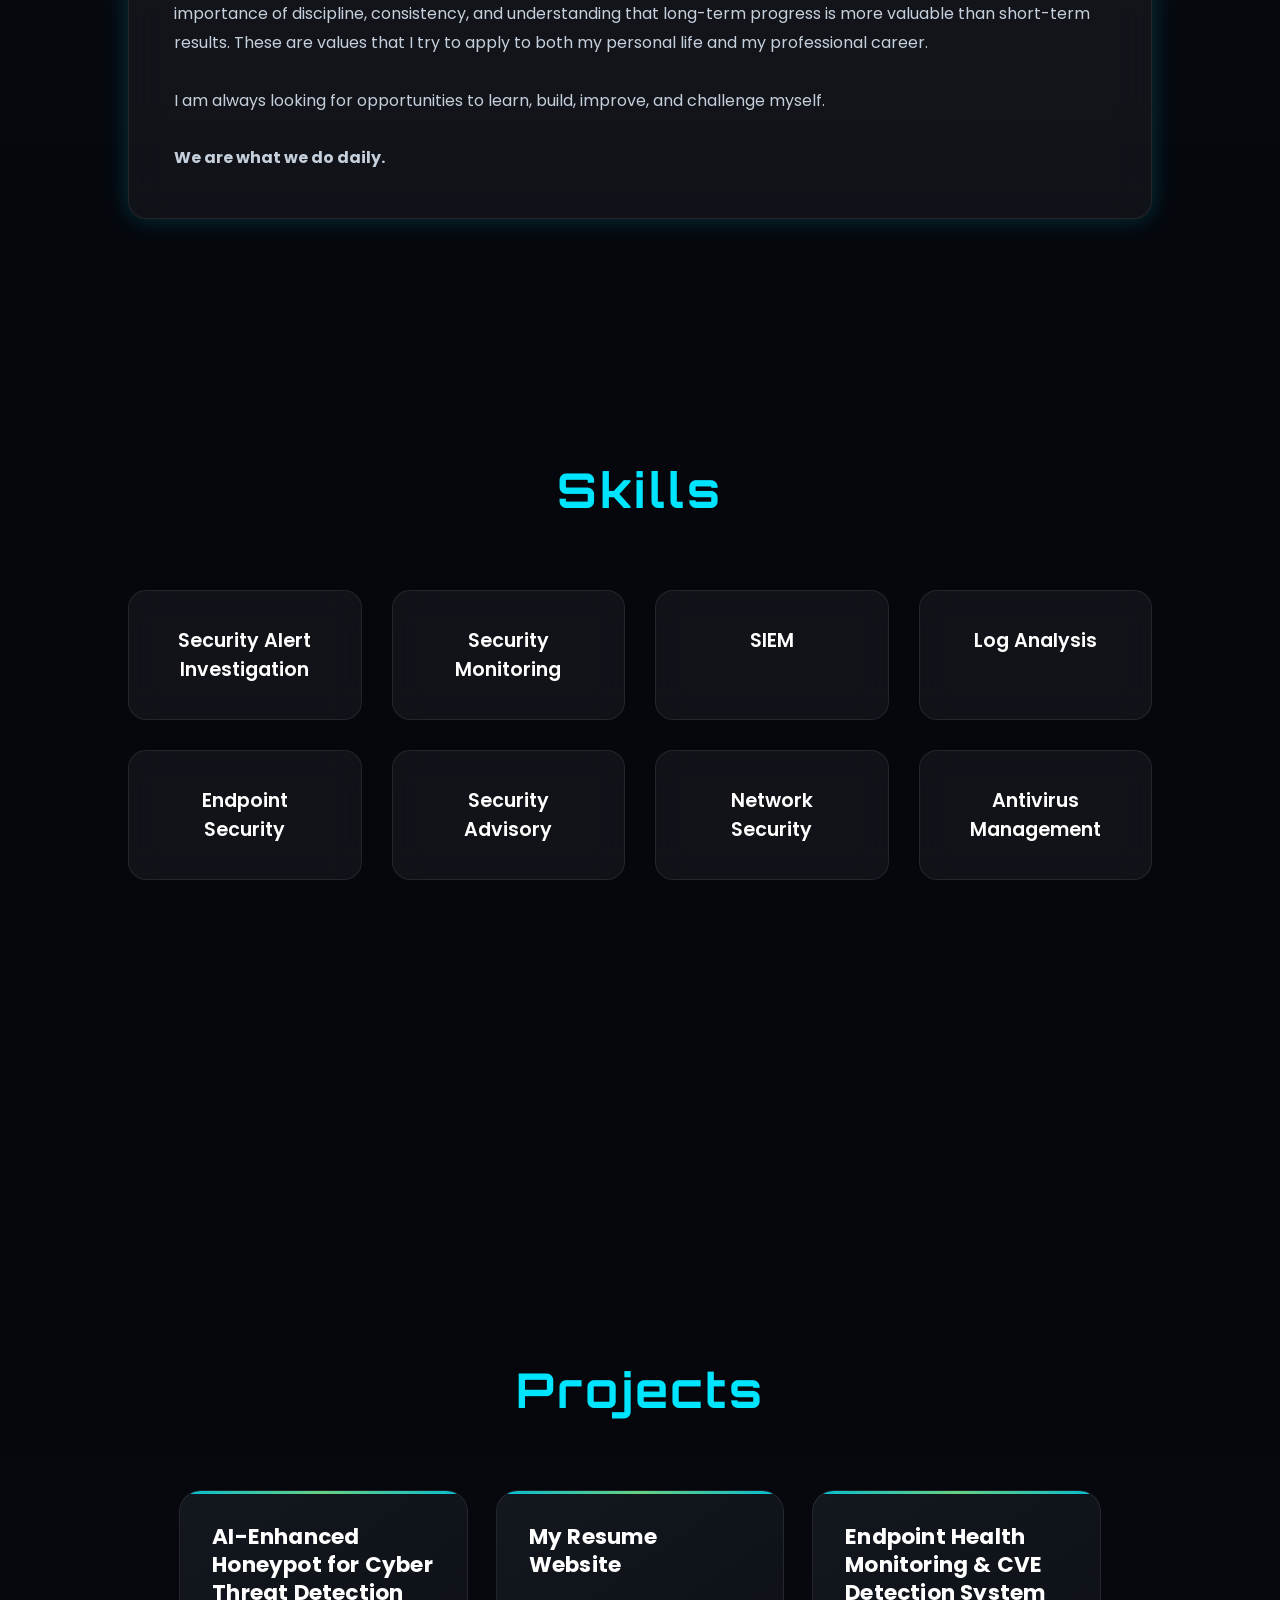
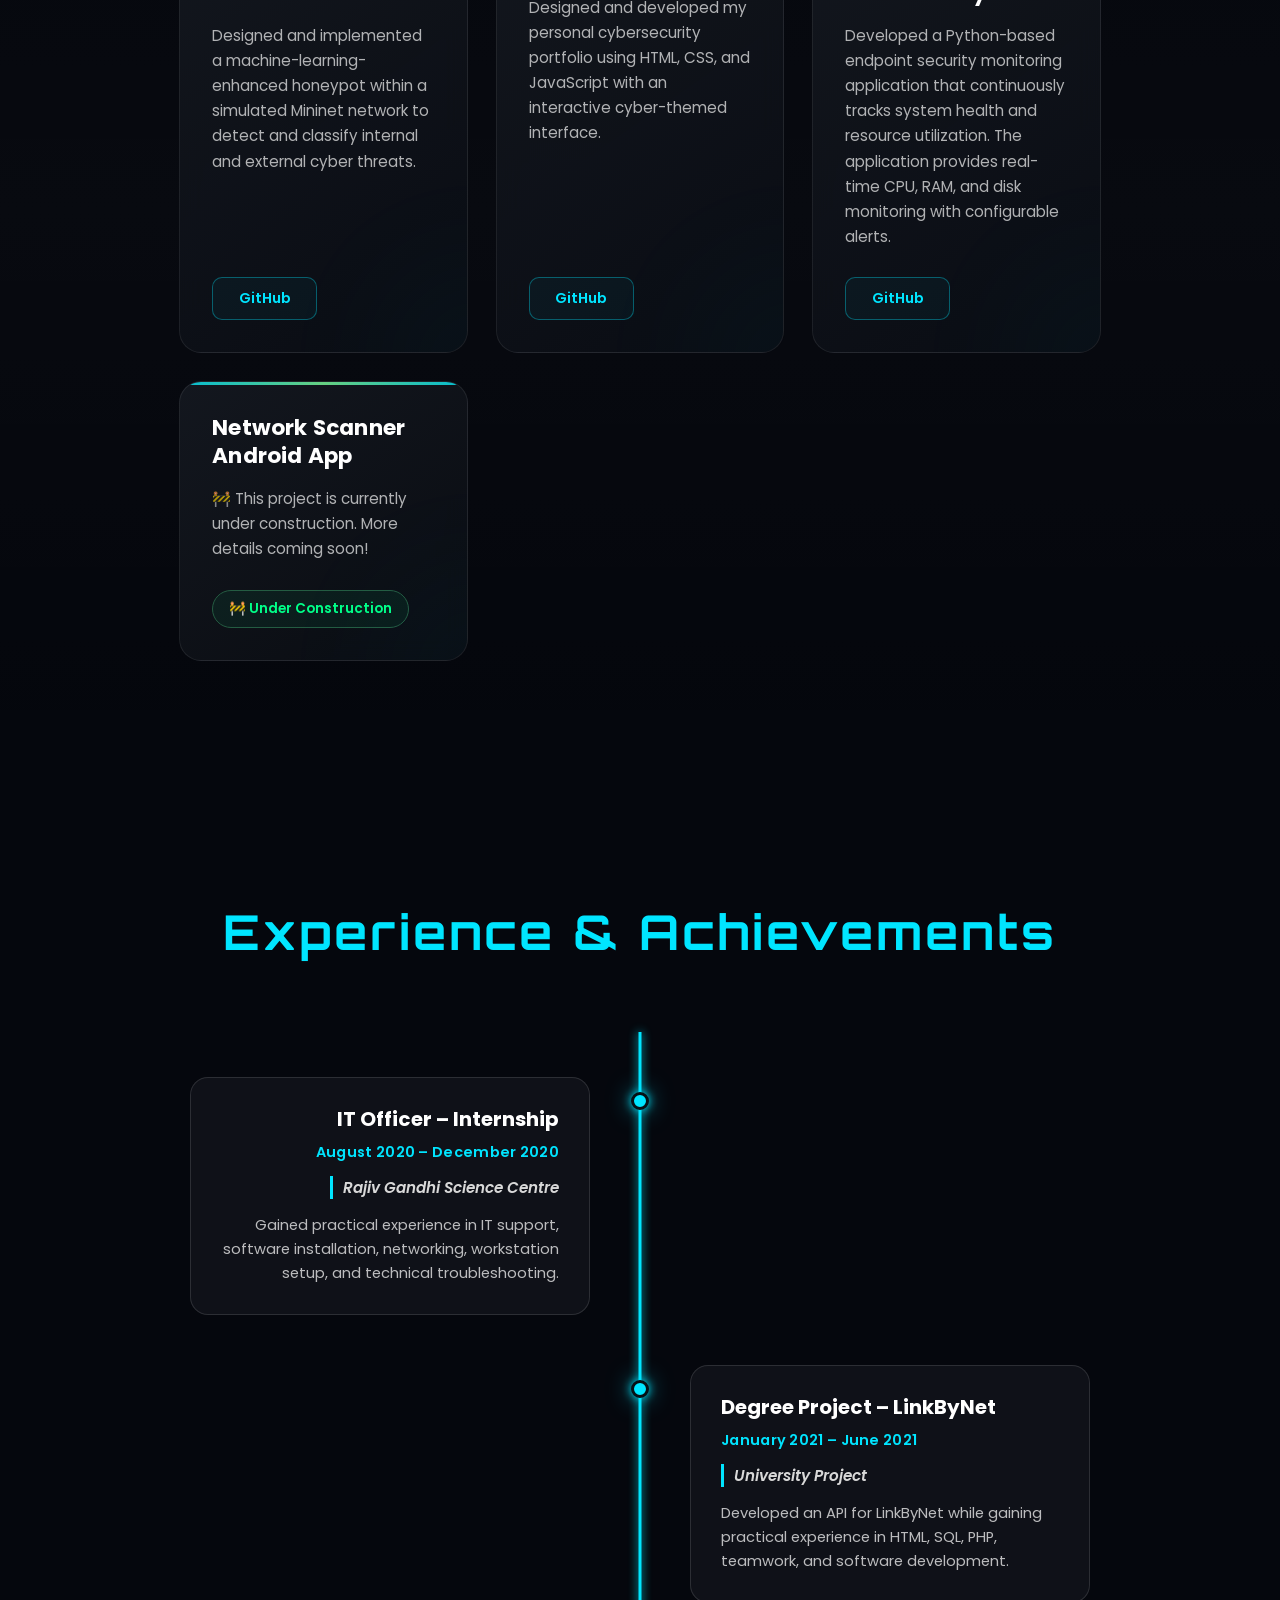
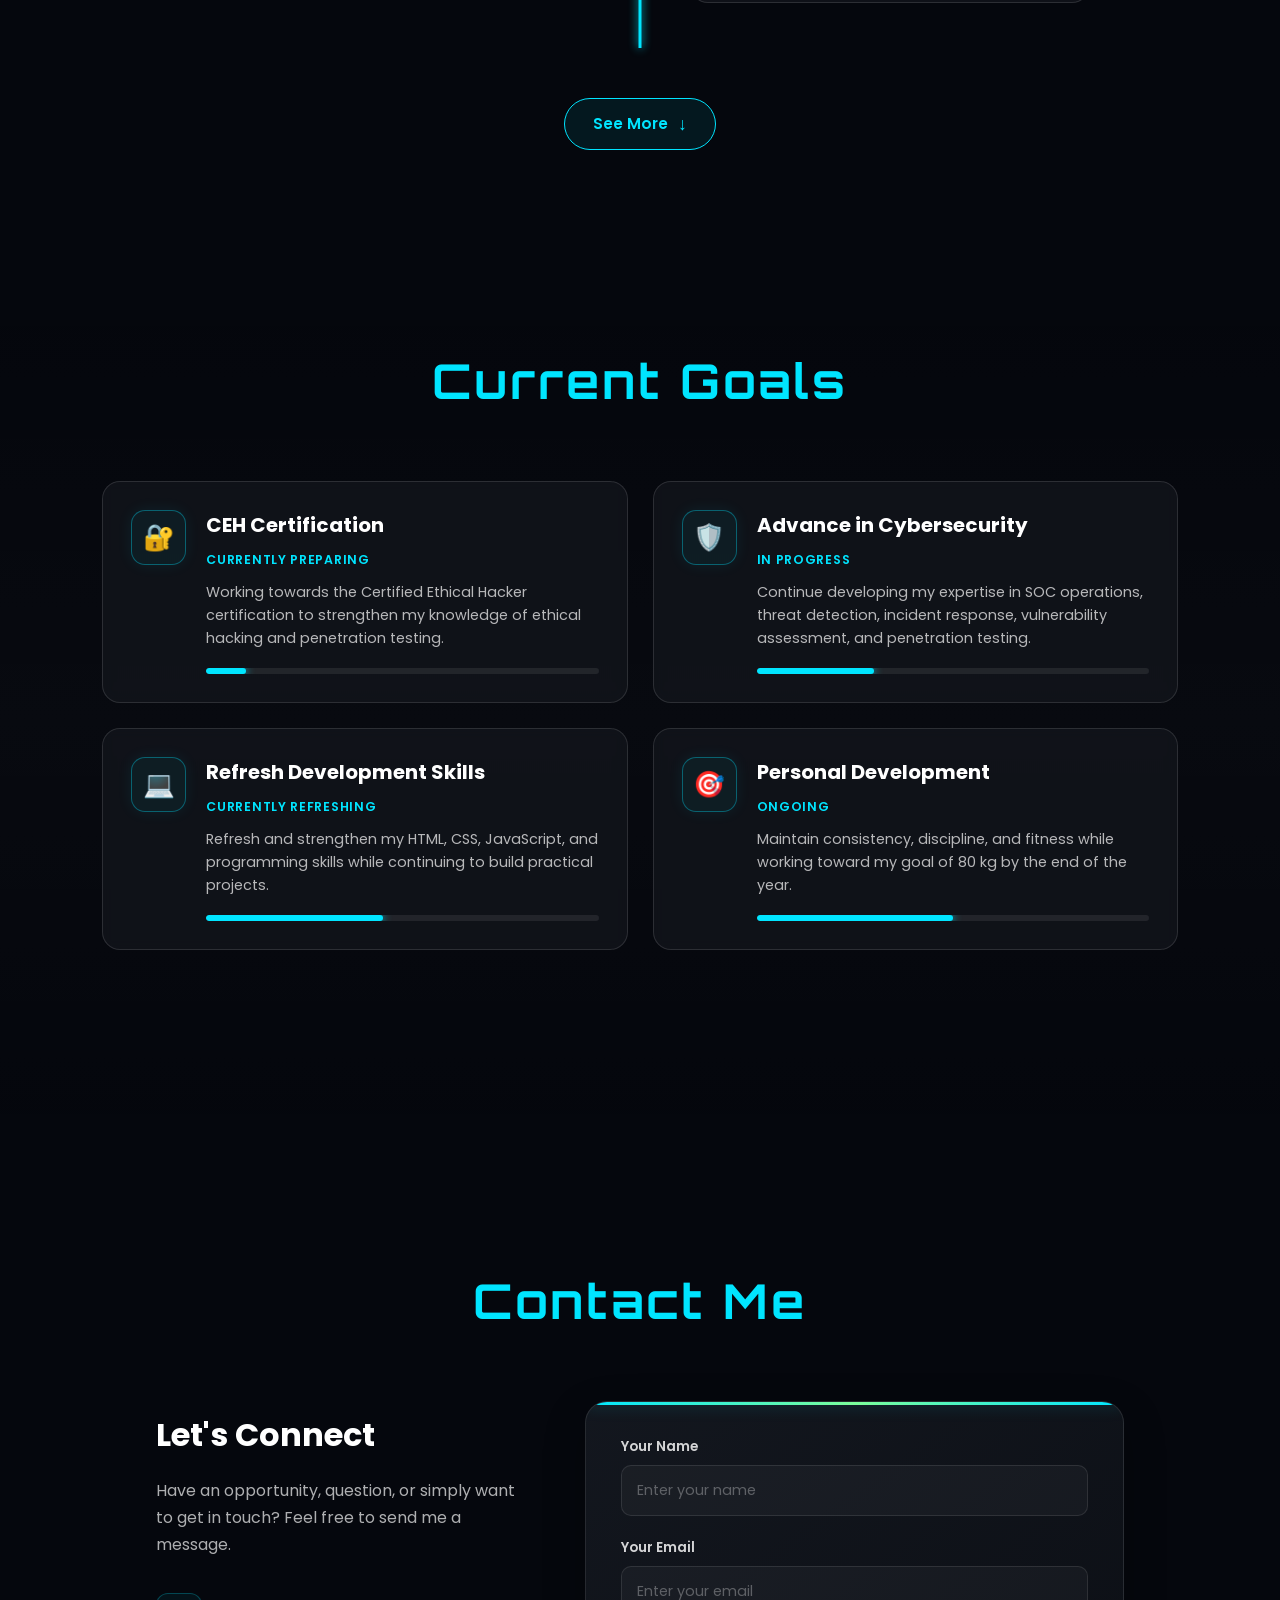
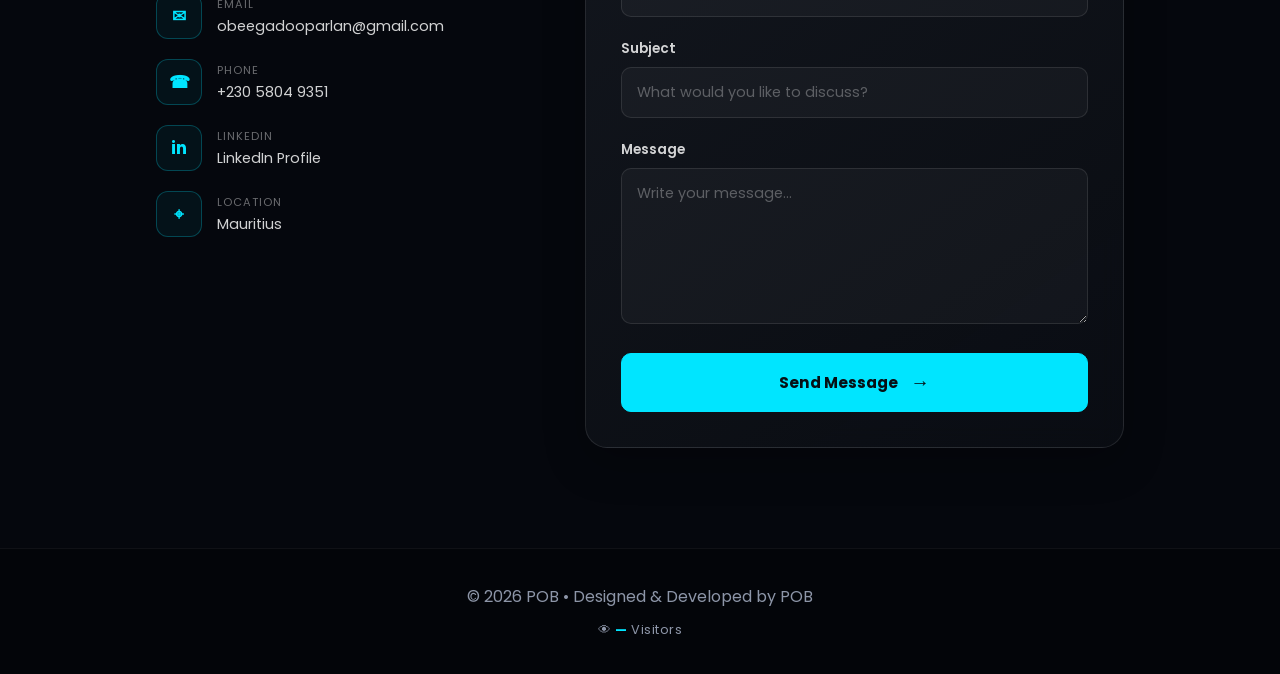
==== commit cbec0118: "Adding visitors count" ====
--- a/index.html
+++ b/index.html
@@ -1095,6 +1095,10 @@
             Designed & Developed by POB
 
         </p>
+
+        <div class="visitor-counter">
+            👁 <span id="visitor-count">Loading...</span> Visitors
+        </div>
 
     </footer>
 
--- a/style.css
+++ b/style.css
@@ -3198,3 +3198,19 @@
 
     background: rgba(0, 255, 136, 0.06);
 }
+
+/* =========================================
+   VISITOR COUNTER
+========================================= */
+
+.visitor-counter {
+    margin-top: 12px;
+    color: #8d96a8;
+    font-size: 0.8rem;
+    letter-spacing: 0.5px;
+}
+
+.visitor-counter span {
+    color: var(--cyan);
+    font-weight: 700;
+}
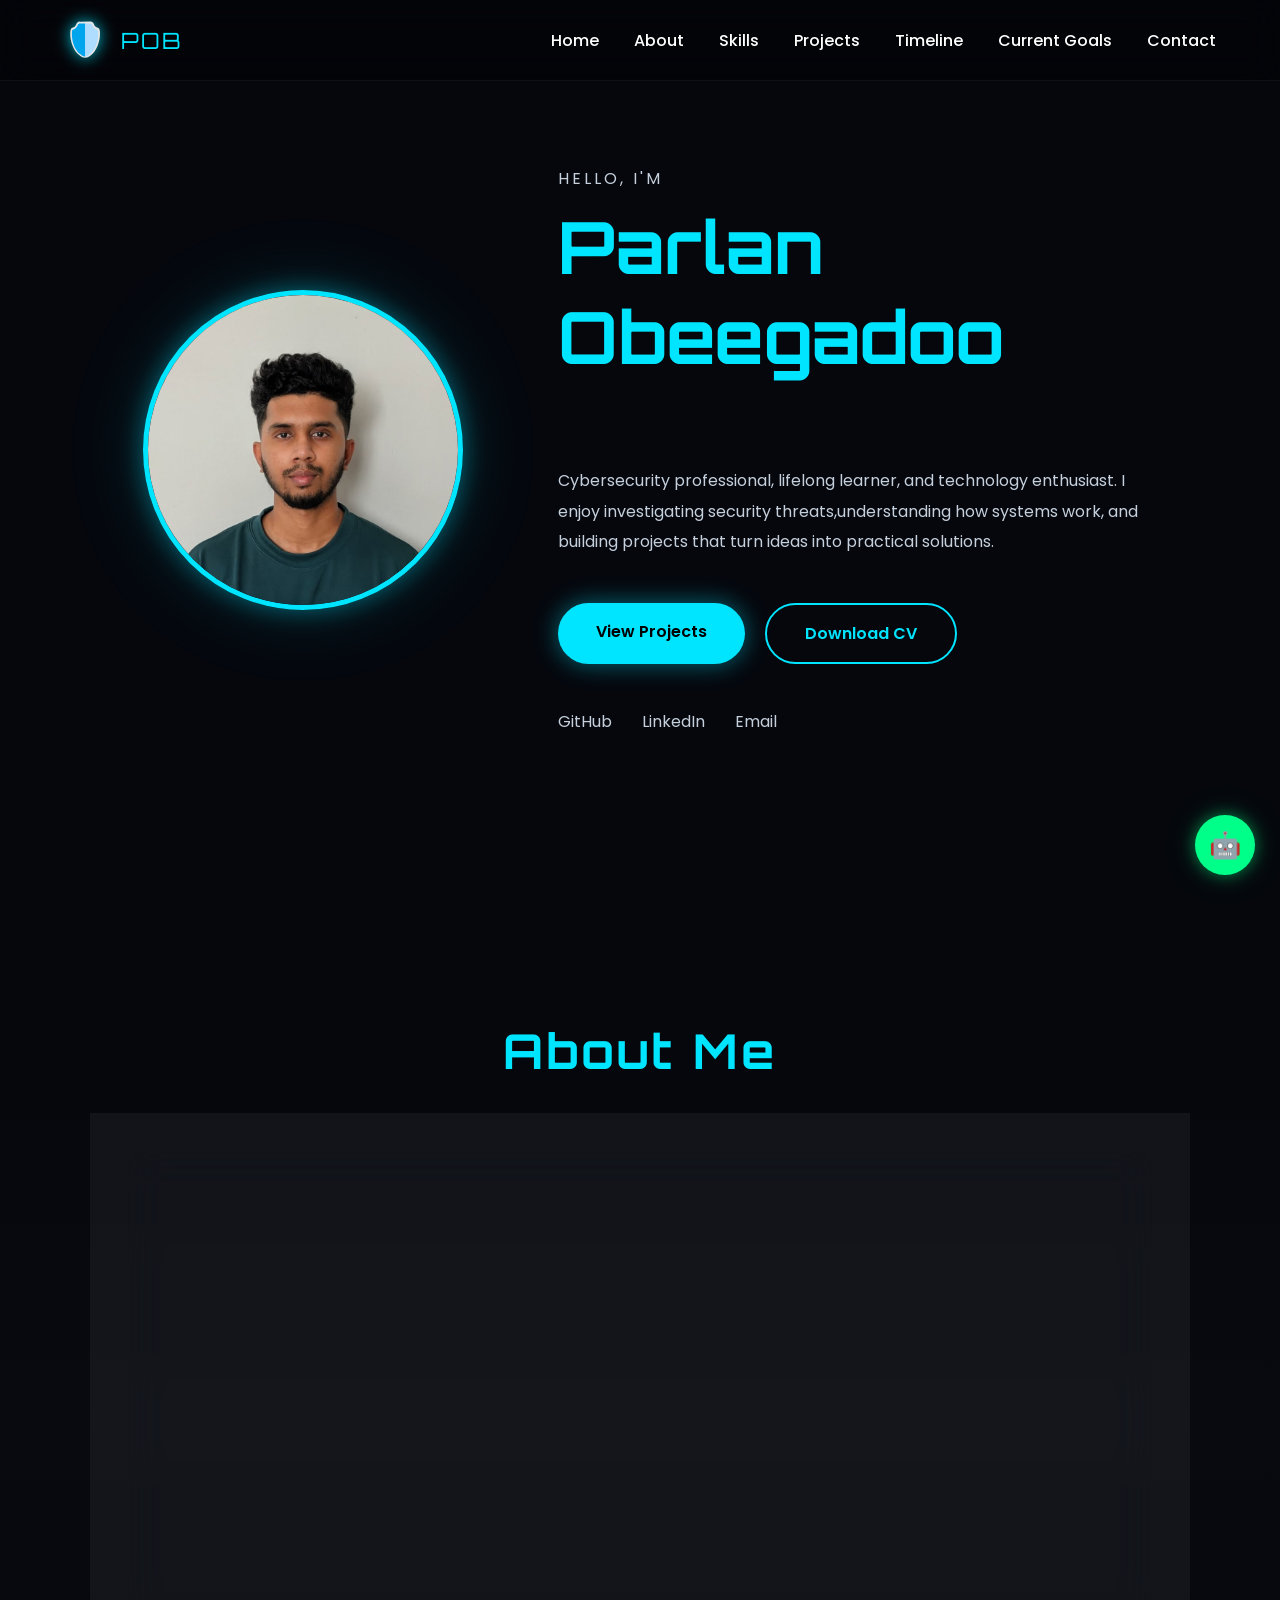
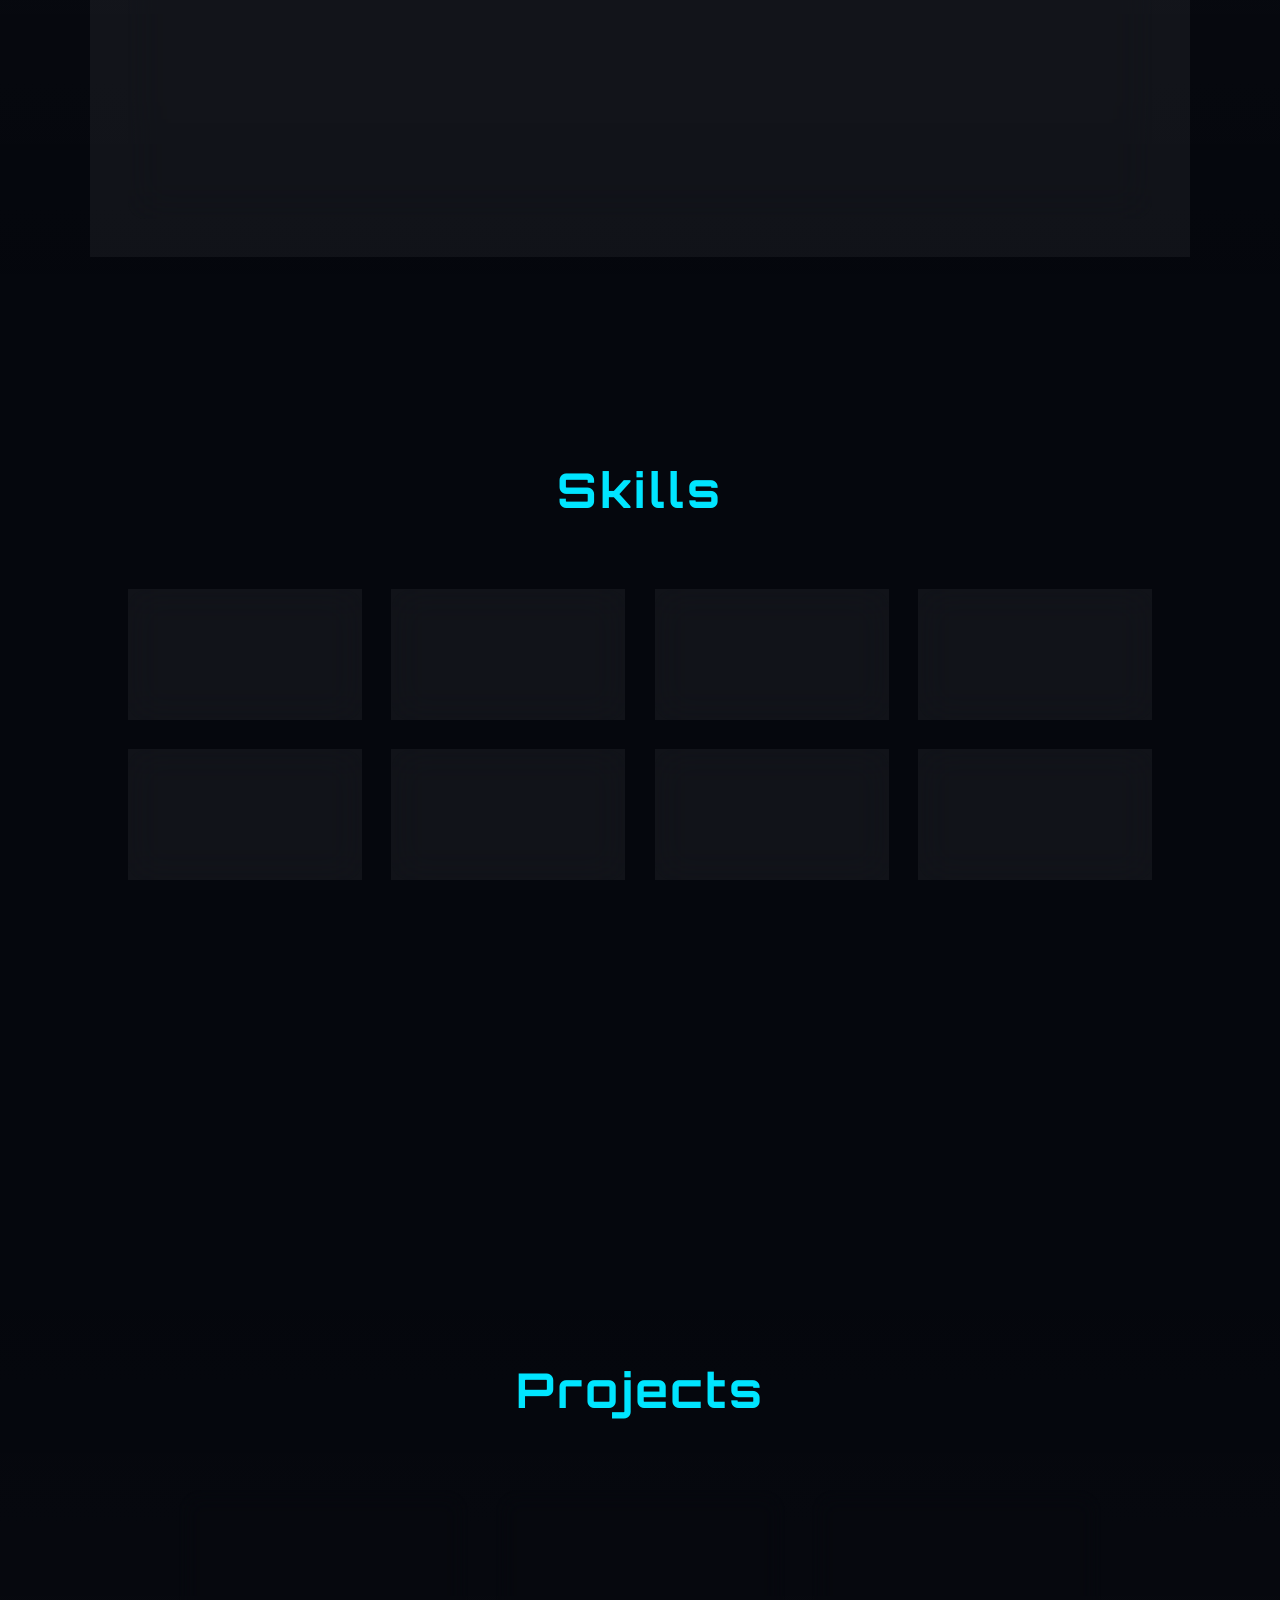
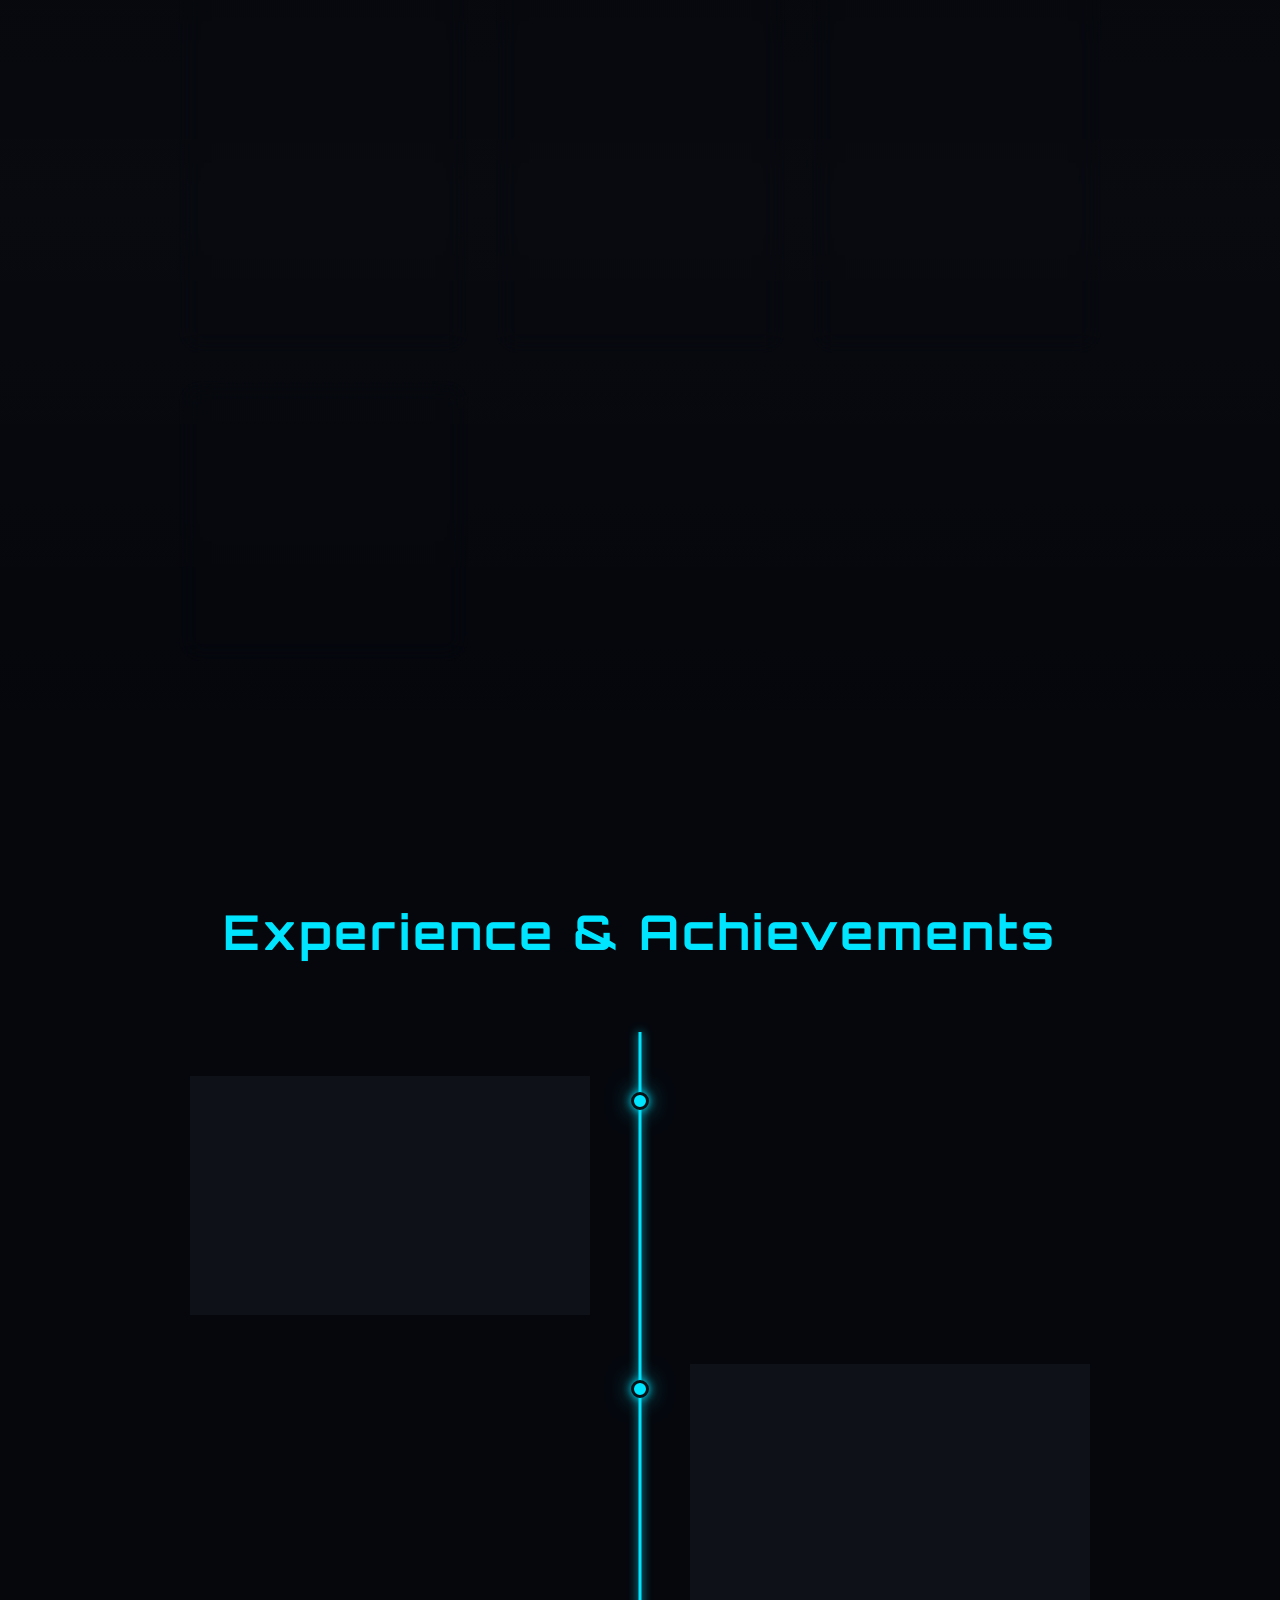
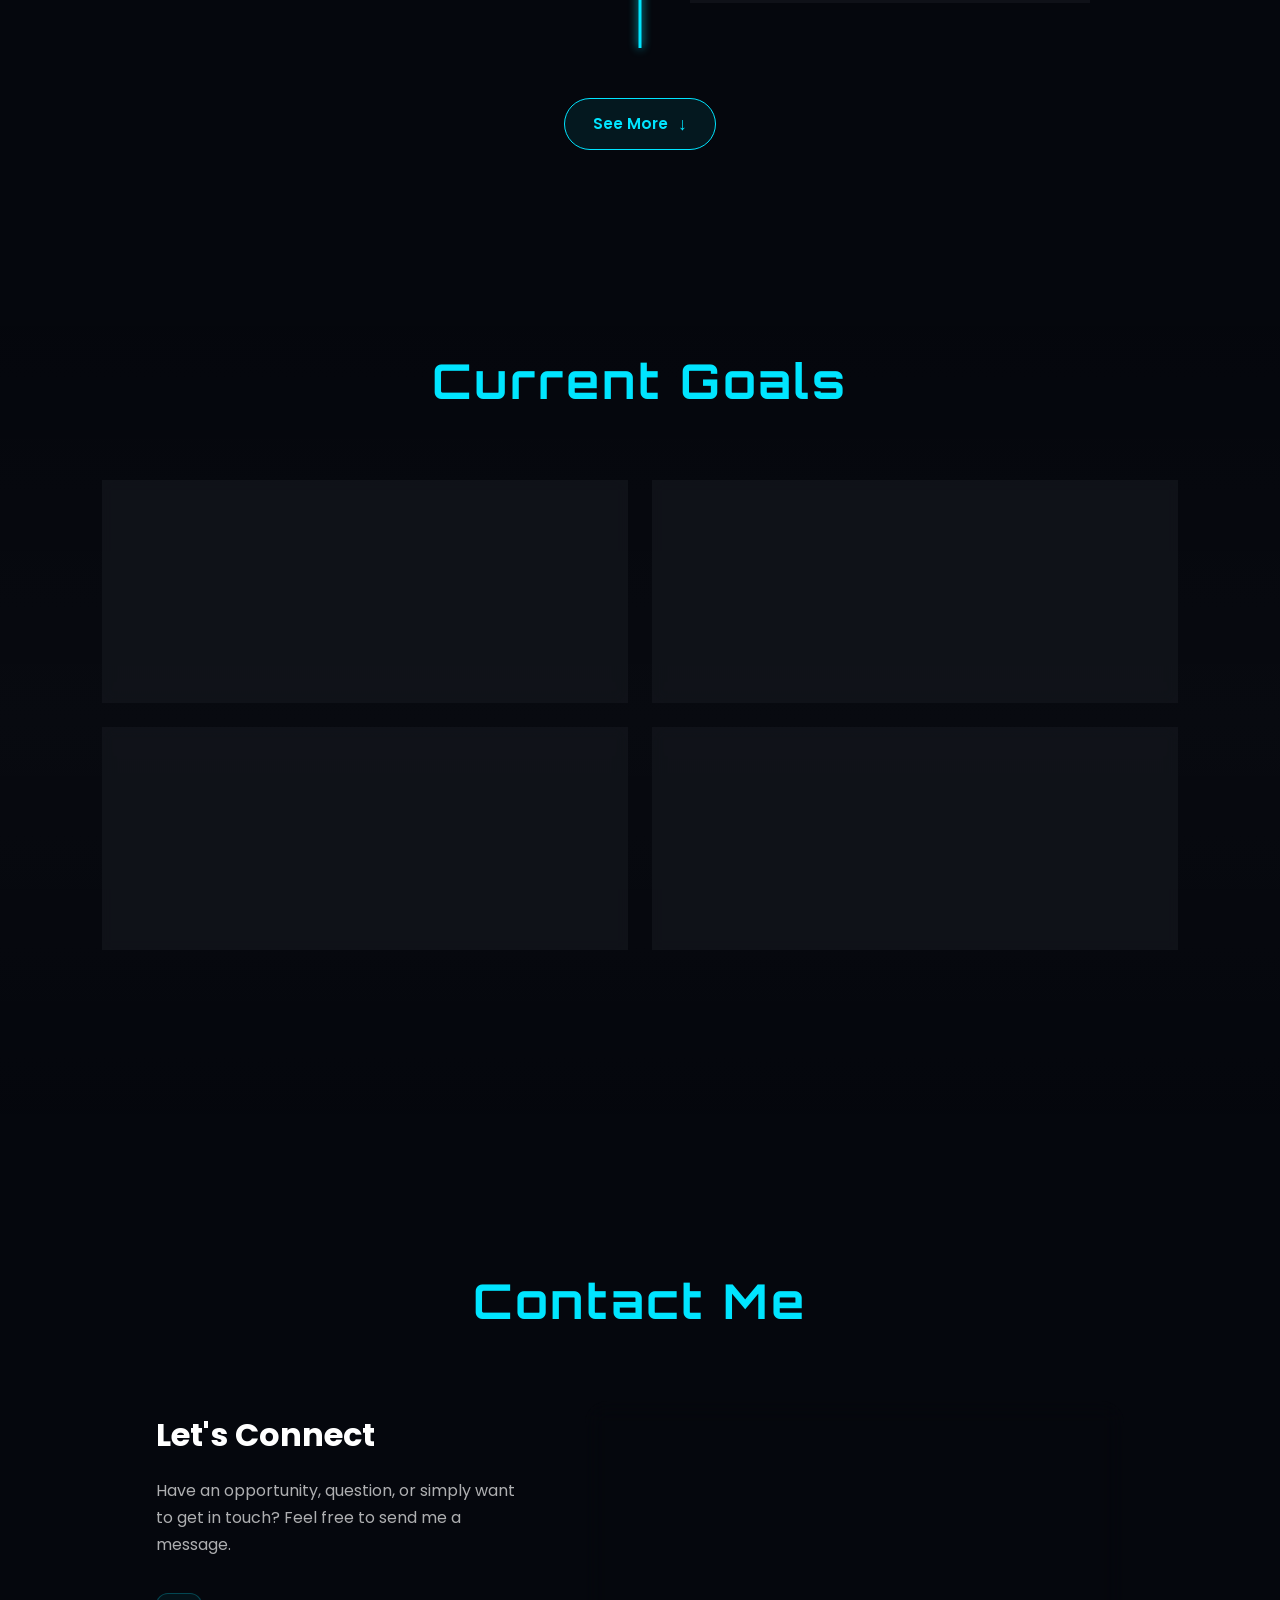
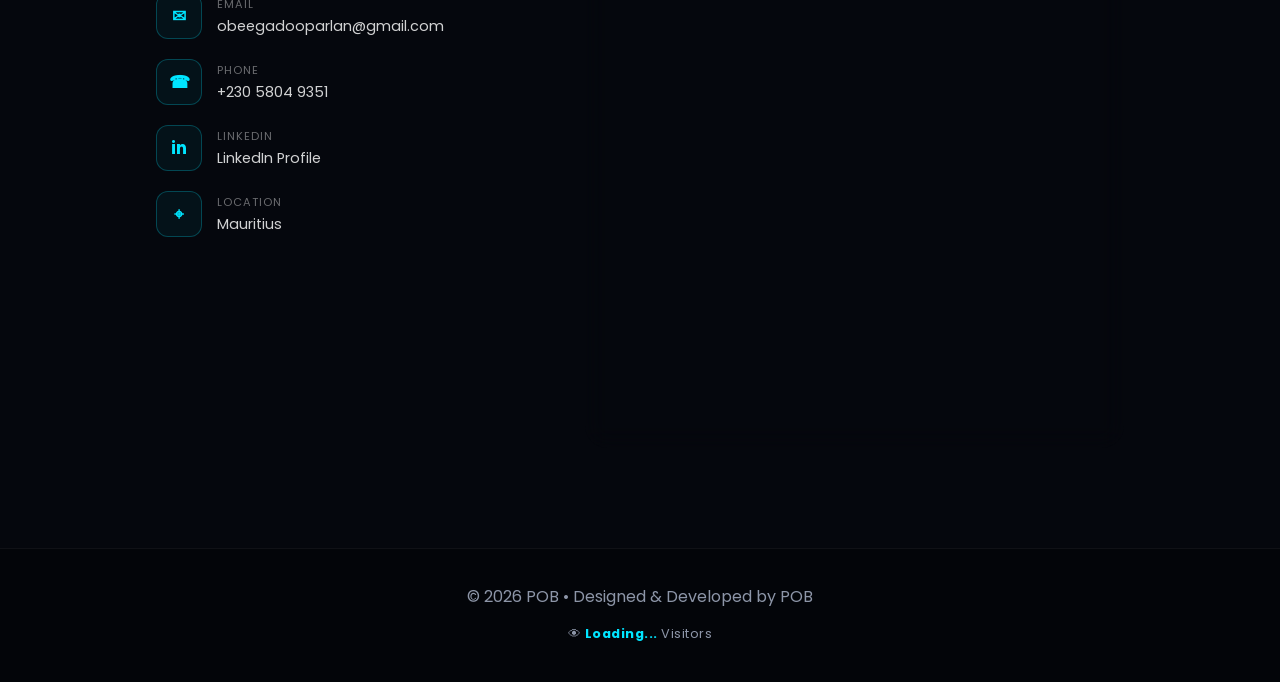
==== commit efaa9530: "Update counter" ====
--- a/index.html
+++ b/index.html
@@ -1097,7 +1097,38 @@
         </p>
 
         <div class="visitor-counter">
-            👁 <span id="visitor-count">Loading...</span> Visitors
+
+            <button
+                id="visitor-count-button"
+                type="button"
+                class="visitor-count-button"
+            >
+                👁 <span id="visitor-count">Loading...</span> Visitors
+            </button>
+
+            <div
+                id="visitor-intel"
+                class="visitor-intel"
+                hidden
+            >
+
+                <div class="visitor-intel-title">
+                    🌍 VISITOR INTEL
+                </div>
+
+                <div class="visitor-intel-total">
+                    Total Visitors:
+                    <strong id="intel-total">—</strong>
+                </div>
+
+                <div class="visitor-intel-countries-title">
+                    Countries
+                </div>
+
+                <div id="visitor-countries"></div>
+
+            </div>
+
         </div>
 
     </footer>
--- a/style.css
+++ b/style.css
@@ -3214,3 +3214,201 @@
     color: var(--cyan);
     font-weight: 700;
 }
+
+/* =========================================
+   VISITOR COUNTER BUTTON
+========================================= */
+
+.visitor-count-button {
+
+    border: none;
+
+    background: transparent;
+
+    color: inherit;
+
+    font-family: inherit;
+
+    font-size: inherit;
+
+    letter-spacing: inherit;
+
+    cursor: pointer;
+
+    padding: 4px 8px;
+
+    border-radius: 6px;
+
+    transition: all 0.25s ease;
+
+}
+
+
+.visitor-count-button:hover {
+
+    color: var(--cyan);
+
+    background:
+        rgba(0, 229, 255, 0.06);
+
+    box-shadow:
+        0 0 15px
+        rgba(0, 229, 255, 0.12);
+
+}
+
+
+/* =========================================
+   VISITOR INTEL
+========================================= */
+
+.visitor-intel {
+
+    margin-top: 18px;
+
+    width: min(360px, 90vw);
+
+    margin-left: auto;
+
+    margin-right: auto;
+
+    padding: 20px;
+
+    text-align: left;
+
+    border:
+        1px solid
+        rgba(0, 229, 255, 0.2);
+
+    border-radius: 14px;
+
+    background:
+        rgba(5, 7, 13, 0.85);
+
+    box-shadow:
+        0 0 25px
+        rgba(0, 229, 255, 0.08);
+
+    backdrop-filter: blur(12px);
+
+}
+
+
+/* =========================================
+   TITLE
+========================================= */
+
+.visitor-intel-title {
+
+    color: var(--cyan);
+
+    font-family: 'Orbitron', sans-serif;
+
+    font-size: 0.85rem;
+
+    font-weight: 700;
+
+    letter-spacing: 2px;
+
+    margin-bottom: 15px;
+
+}
+
+
+/* =========================================
+   TOTAL
+========================================= */
+
+.visitor-intel-total {
+
+    display: flex;
+
+    justify-content: space-between;
+
+    align-items: center;
+
+    padding-bottom: 14px;
+
+    margin-bottom: 14px;
+
+    border-bottom:
+        1px solid
+        rgba(255,255,255,0.08);
+
+    color:
+        rgba(255,255,255,0.65);
+
+}
+
+
+.visitor-intel-total strong {
+
+    color: var(--cyan);
+
+    font-size: 1.2rem;
+
+}
+
+
+/* =========================================
+   COUNTRIES TITLE
+========================================= */
+
+.visitor-intel-countries-title {
+
+    color: #ffffff;
+
+    font-weight: 600;
+
+    margin-bottom: 8px;
+
+}
+
+
+/* =========================================
+   COUNTRY ROW
+========================================= */
+
+.visitor-country-row {
+
+    display: flex;
+
+    justify-content: space-between;
+
+    align-items: center;
+
+    padding: 8px 0;
+
+    color:
+        rgba(255,255,255,0.72);
+
+    font-size: 0.8rem;
+
+}
+
+
+.visitor-country-count {
+
+    color: var(--green);
+
+    font-weight: 700;
+
+}
+
+
+/* =========================================
+   ACCESS MESSAGE
+========================================= */
+
+.visitor-access-message {
+
+    margin-top: 12px;
+
+    font-size: 0.7rem;
+
+    color:
+        rgba(255,255,255,0.35);
+
+    text-align: center;
+
+}
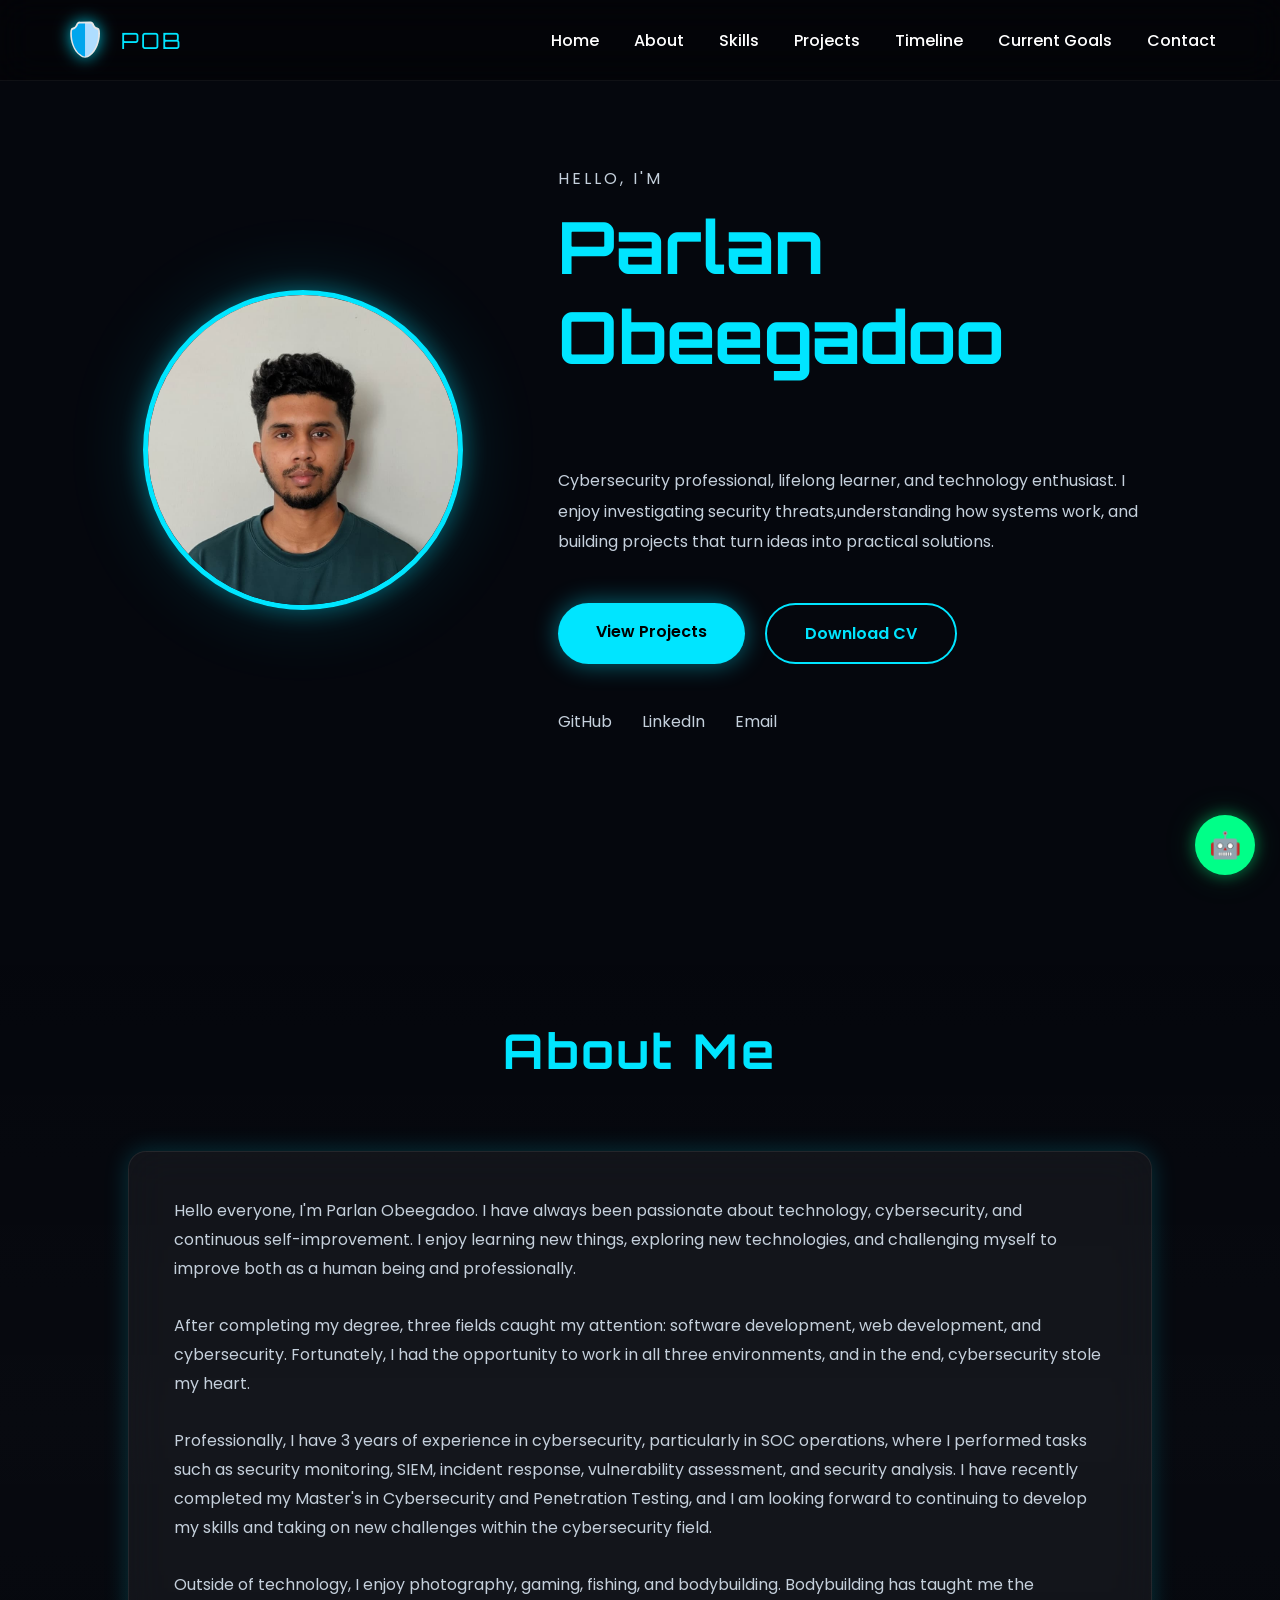
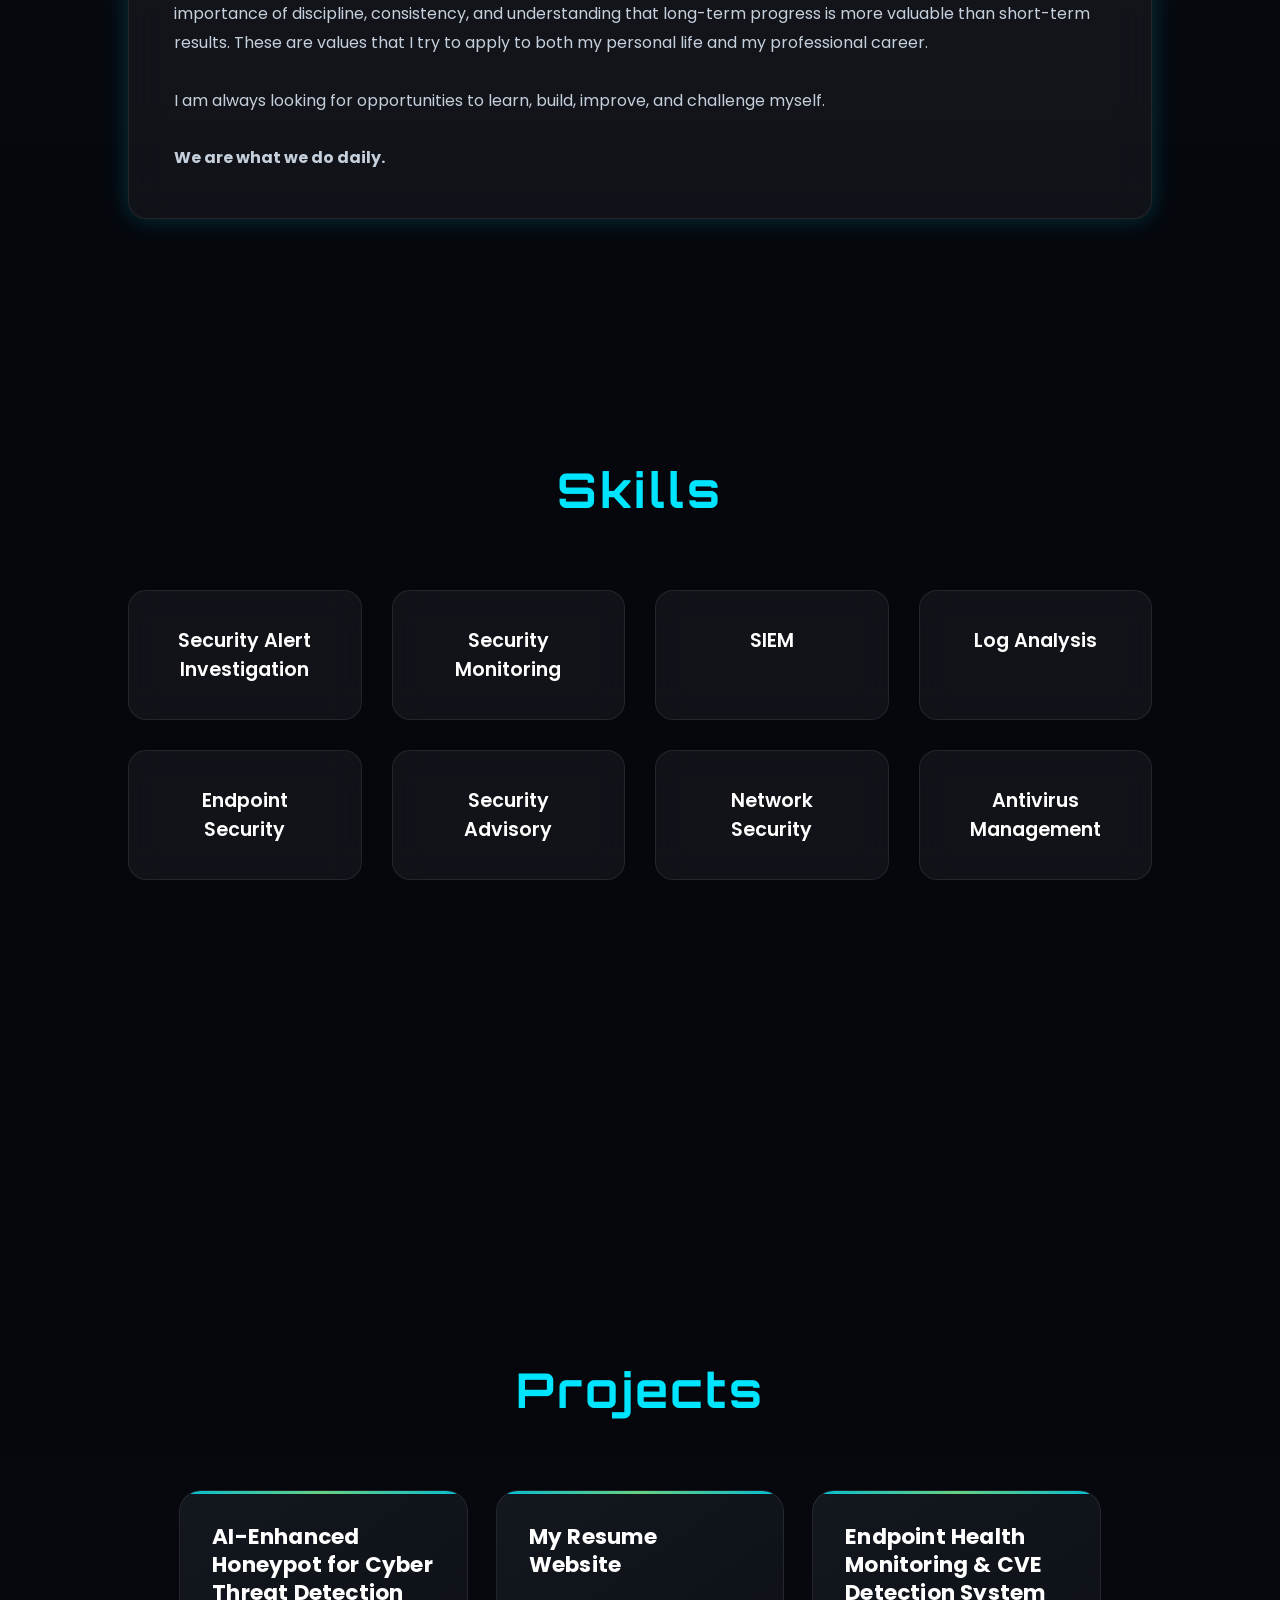
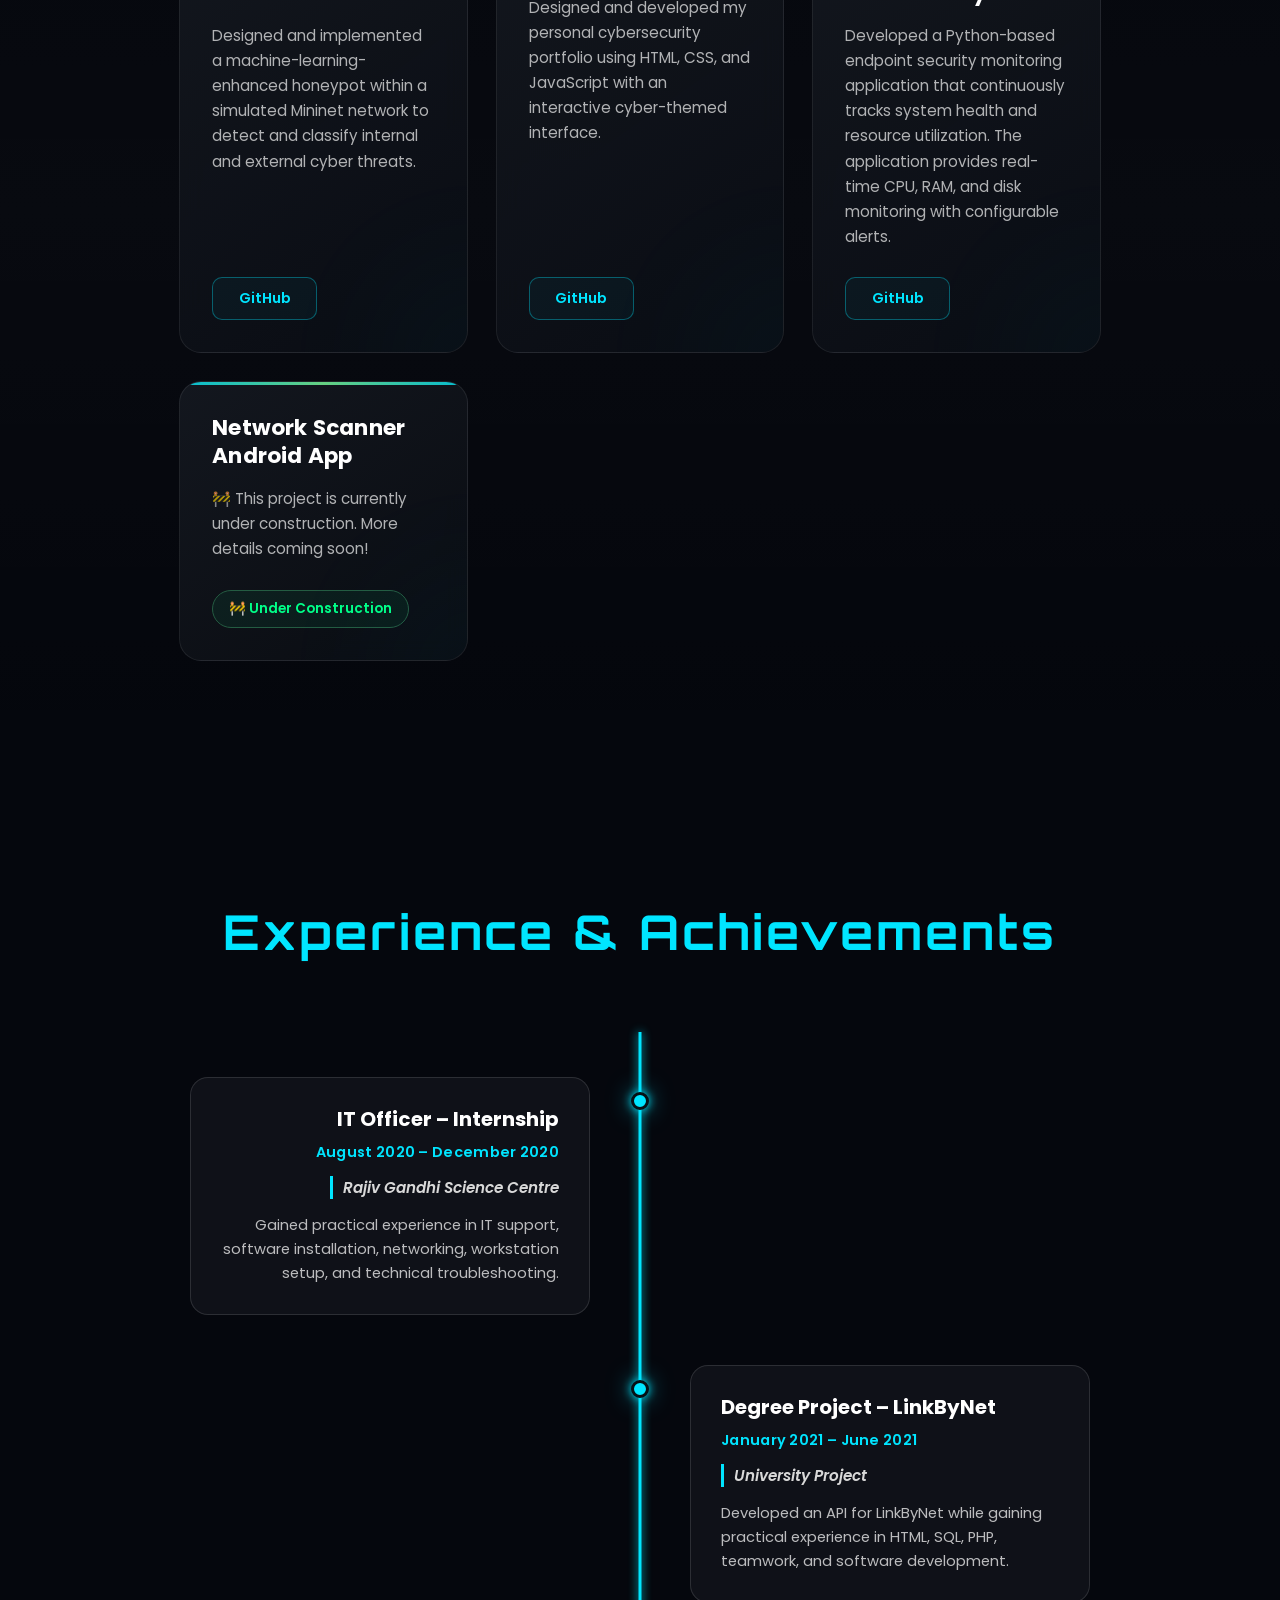
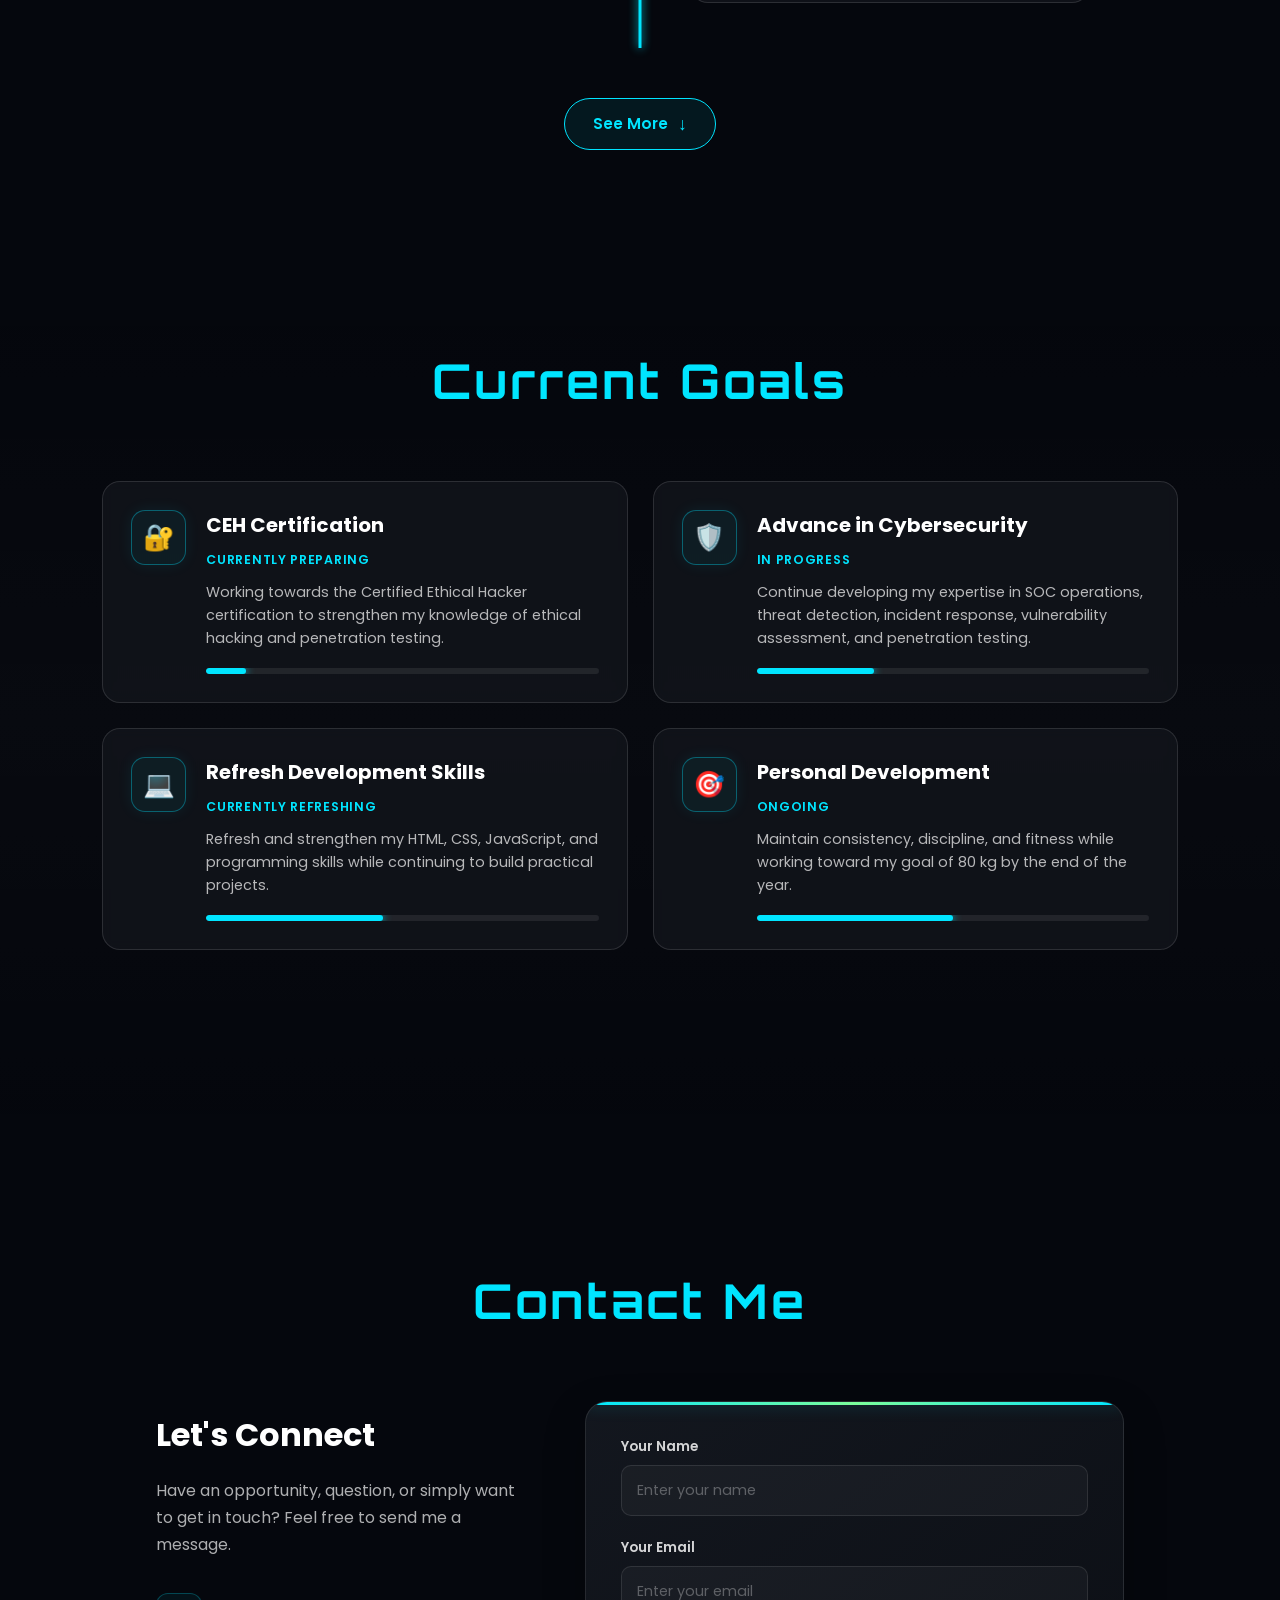
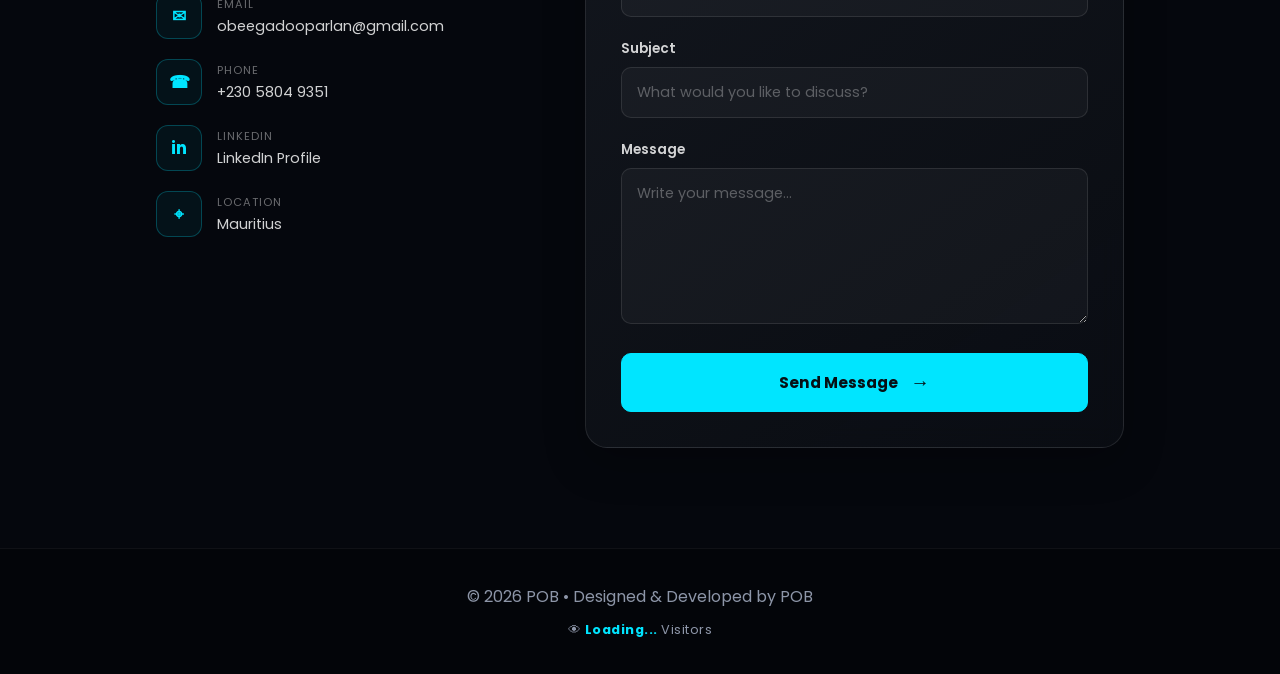
==== commit 38b4d47f: "Removing hidden counter" ====
--- a/index.html
+++ b/index.html
@@ -1097,38 +1097,7 @@
         </p>
 
         <div class="visitor-counter">
-
-            <button
-                id="visitor-count-button"
-                type="button"
-                class="visitor-count-button"
-            >
-                👁 <span id="visitor-count">Loading...</span> Visitors
-            </button>
-
-            <div
-                id="visitor-intel"
-                class="visitor-intel"
-                hidden
-            >
-
-                <div class="visitor-intel-title">
-                    🌍 VISITOR INTEL
-                </div>
-
-                <div class="visitor-intel-total">
-                    Total Visitors:
-                    <strong id="intel-total">—</strong>
-                </div>
-
-                <div class="visitor-intel-countries-title">
-                    Countries
-                </div>
-
-                <div id="visitor-countries"></div>
-
-            </div>
-
+            👁 <span id="visitor-count">Loading...</span> Visitors
         </div>
 
     </footer>
--- a/style.css
+++ b/style.css
@@ -3214,201 +3214,3 @@
     color: var(--cyan);
     font-weight: 700;
 }
-
-/* =========================================
-   VISITOR COUNTER BUTTON
-========================================= */
-
-.visitor-count-button {
-
-    border: none;
-
-    background: transparent;
-
-    color: inherit;
-
-    font-family: inherit;
-
-    font-size: inherit;
-
-    letter-spacing: inherit;
-
-    cursor: pointer;
-
-    padding: 4px 8px;
-
-    border-radius: 6px;
-
-    transition: all 0.25s ease;
-
-}
-
-
-.visitor-count-button:hover {
-
-    color: var(--cyan);
-
-    background:
-        rgba(0, 229, 255, 0.06);
-
-    box-shadow:
-        0 0 15px
-        rgba(0, 229, 255, 0.12);
-
-}
-
-
-/* =========================================
-   VISITOR INTEL
-========================================= */
-
-.visitor-intel {
-
-    margin-top: 18px;
-
-    width: min(360px, 90vw);
-
-    margin-left: auto;
-
-    margin-right: auto;
-
-    padding: 20px;
-
-    text-align: left;
-
-    border:
-        1px solid
-        rgba(0, 229, 255, 0.2);
-
-    border-radius: 14px;
-
-    background:
-        rgba(5, 7, 13, 0.85);
-
-    box-shadow:
-        0 0 25px
-        rgba(0, 229, 255, 0.08);
-
-    backdrop-filter: blur(12px);
-
-}
-
-
-/* =========================================
-   TITLE
-========================================= */
-
-.visitor-intel-title {
-
-    color: var(--cyan);
-
-    font-family: 'Orbitron', sans-serif;
-
-    font-size: 0.85rem;
-
-    font-weight: 700;
-
-    letter-spacing: 2px;
-
-    margin-bottom: 15px;
-
-}
-
-
-/* =========================================
-   TOTAL
-========================================= */
-
-.visitor-intel-total {
-
-    display: flex;
-
-    justify-content: space-between;
-
-    align-items: center;
-
-    padding-bottom: 14px;
-
-    margin-bottom: 14px;
-
-    border-bottom:
-        1px solid
-        rgba(255,255,255,0.08);
-
-    color:
-        rgba(255,255,255,0.65);
-
-}
-
-
-.visitor-intel-total strong {
-
-    color: var(--cyan);
-
-    font-size: 1.2rem;
-
-}
-
-
-/* =========================================
-   COUNTRIES TITLE
-========================================= */
-
-.visitor-intel-countries-title {
-
-    color: #ffffff;
-
-    font-weight: 600;
-
-    margin-bottom: 8px;
-
-}
-
-
-/* =========================================
-   COUNTRY ROW
-========================================= */
-
-.visitor-country-row {
-
-    display: flex;
-
-    justify-content: space-between;
-
-    align-items: center;
-
-    padding: 8px 0;
-
-    color:
-        rgba(255,255,255,0.72);
-
-    font-size: 0.8rem;
-
-}
-
-
-.visitor-country-count {
-
-    color: var(--green);
-
-    font-weight: 700;
-
-}
-
-
-/* =========================================
-   ACCESS MESSAGE
-========================================= */
-
-.visitor-access-message {
-
-    margin-top: 12px;
-
-    font-size: 0.7rem;
-
-    color:
-        rgba(255,255,255,0.35);
-
-    text-align: center;
-
-}
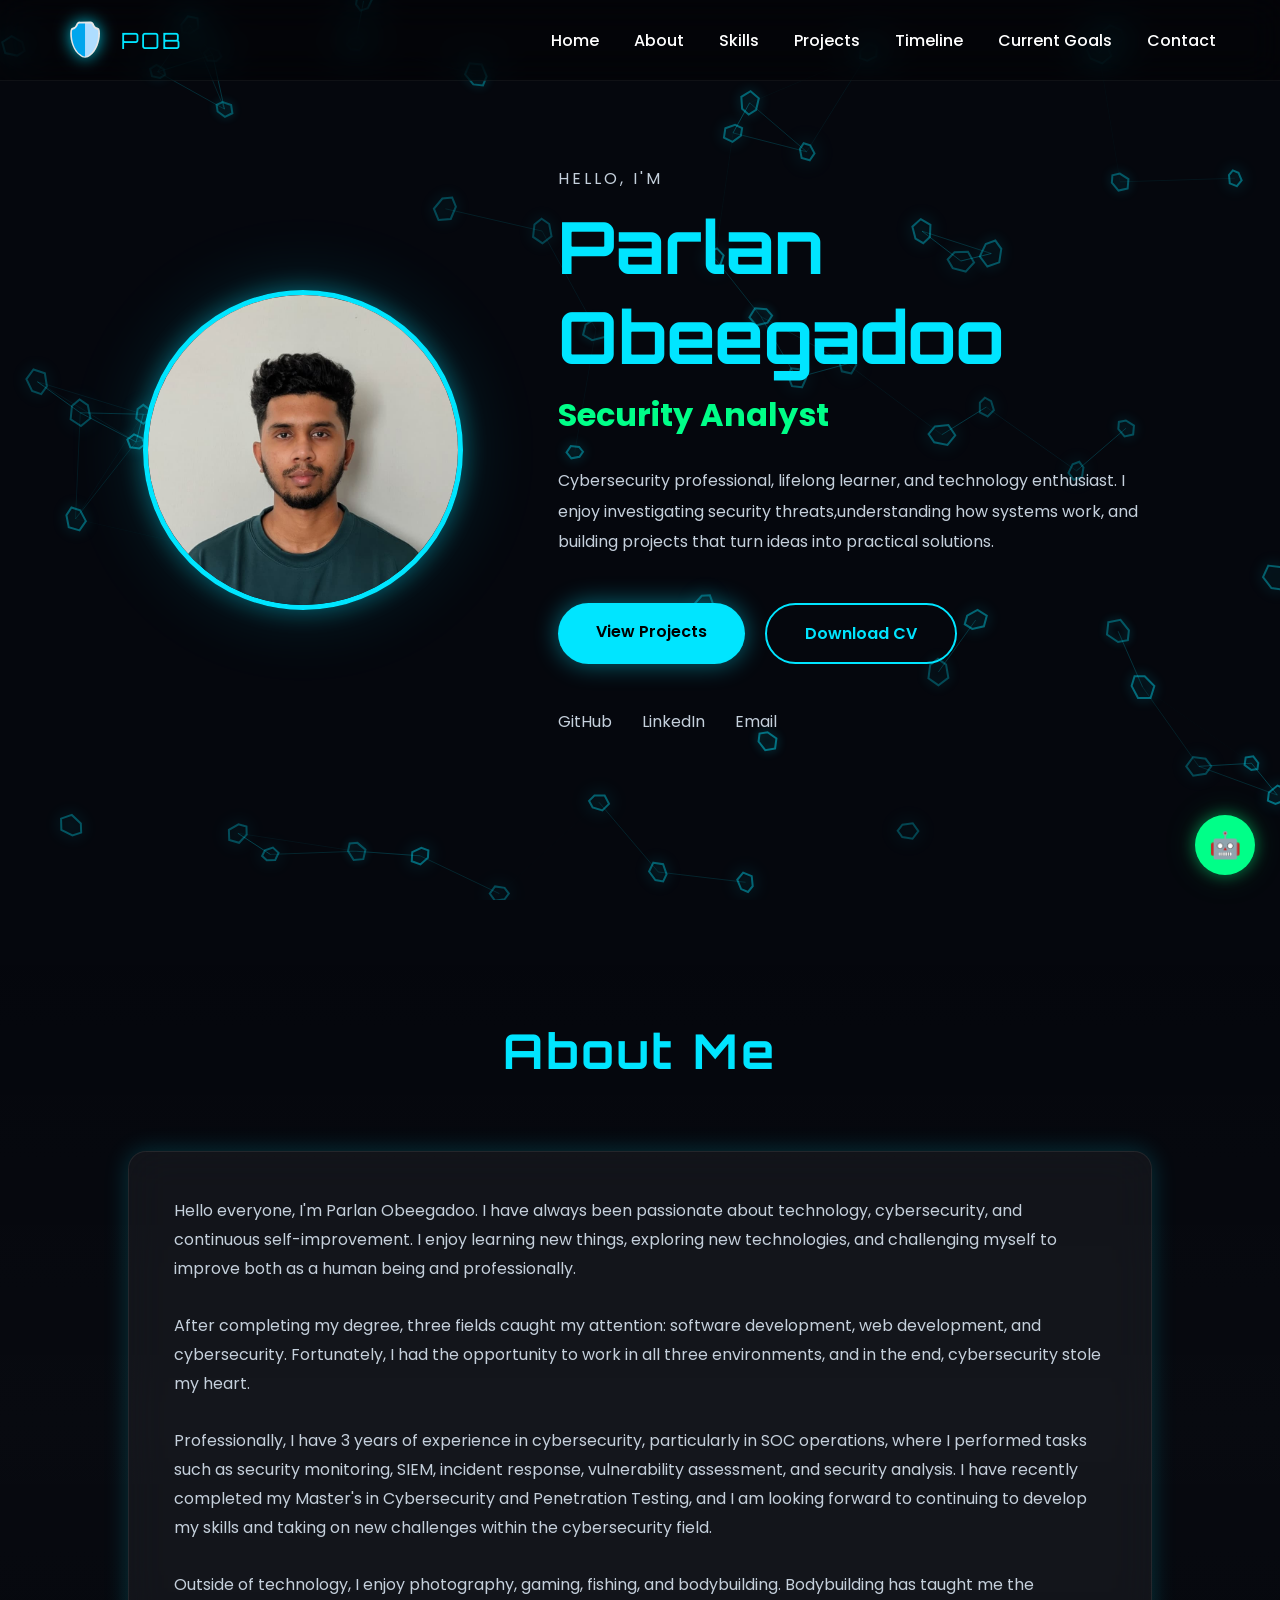
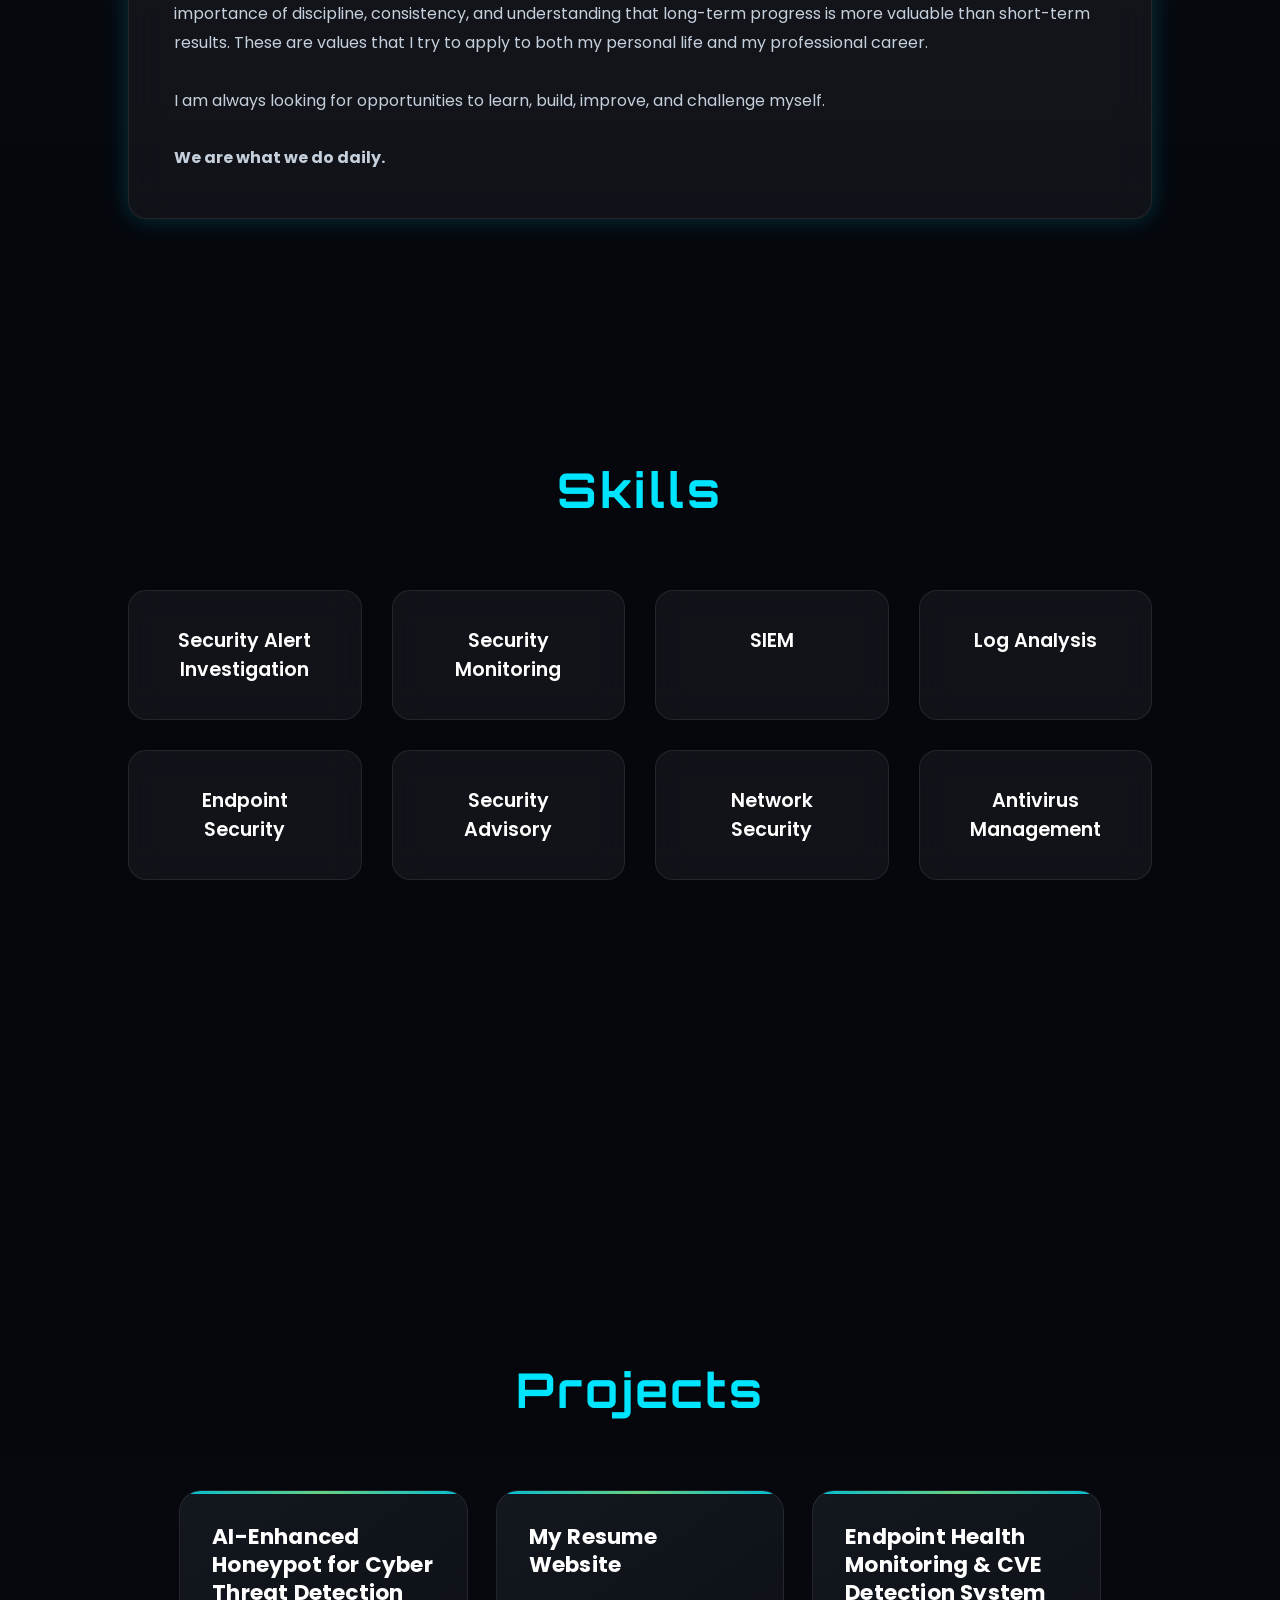
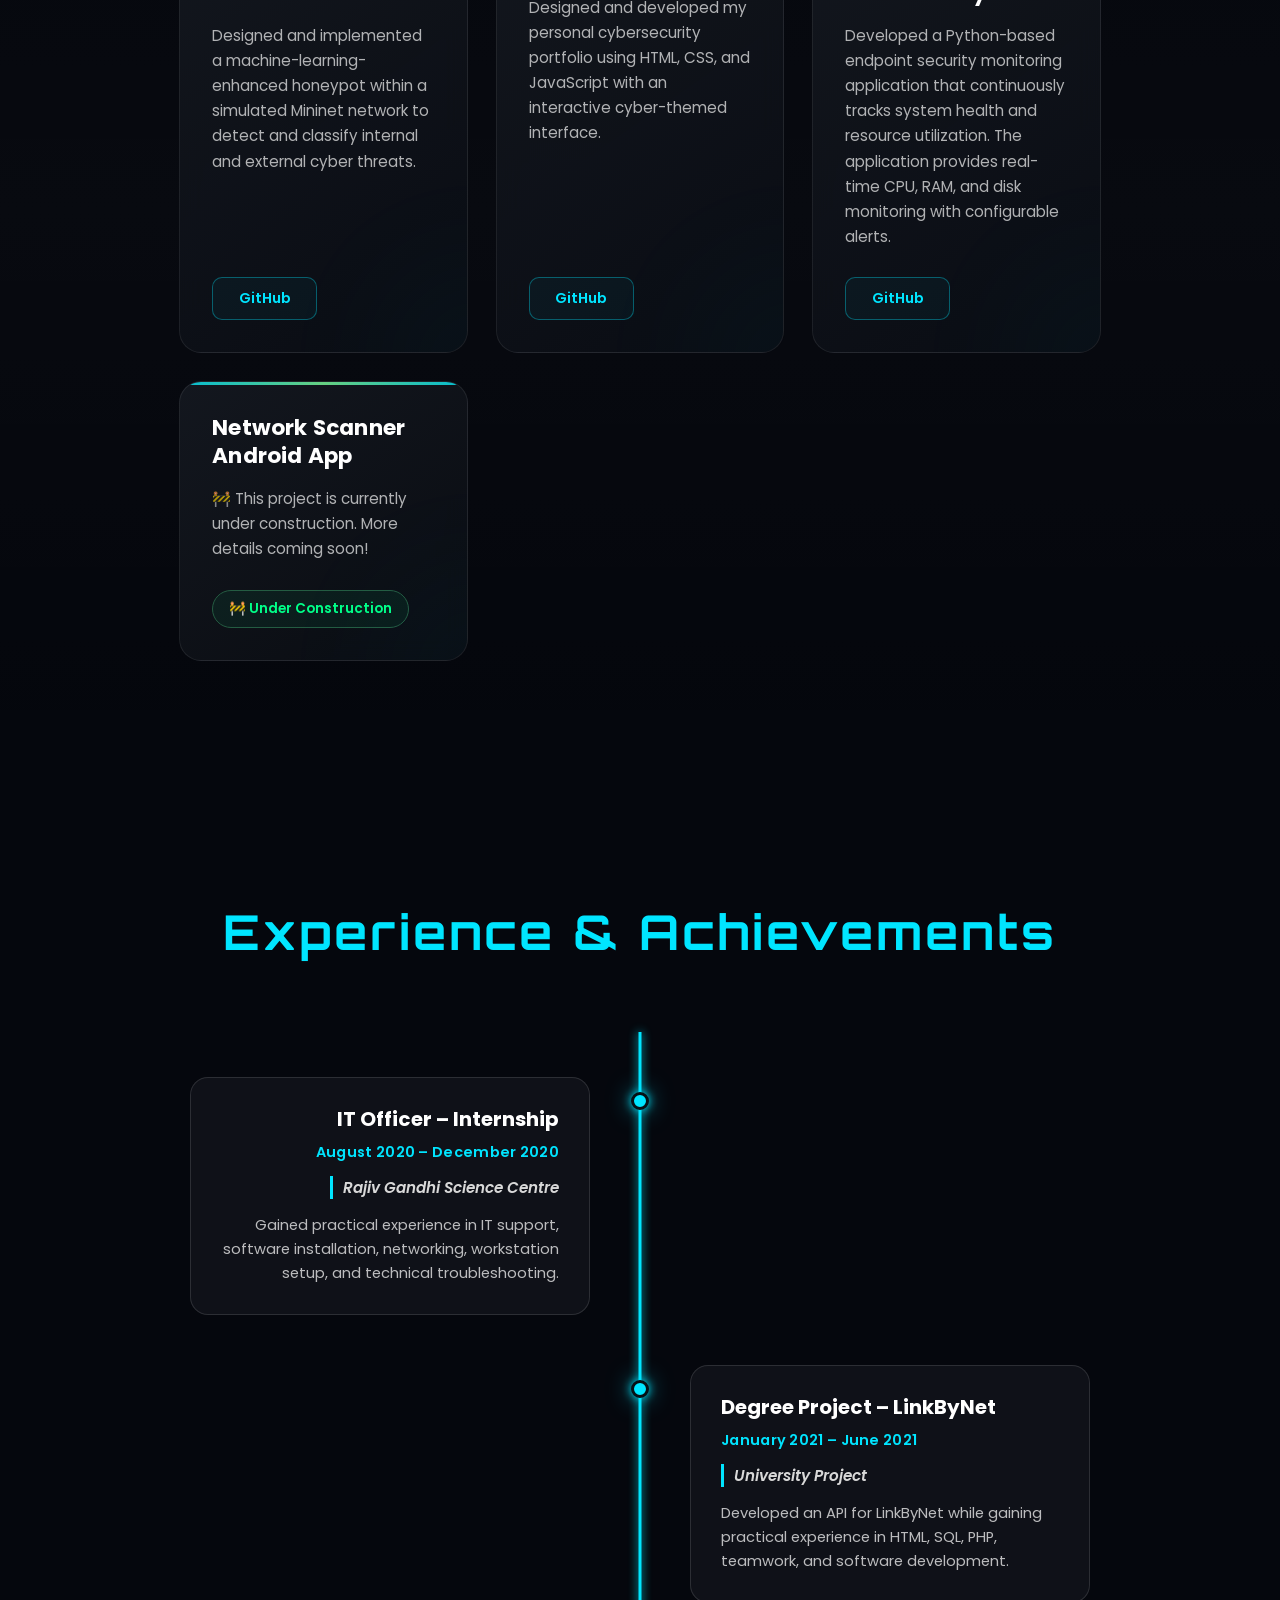
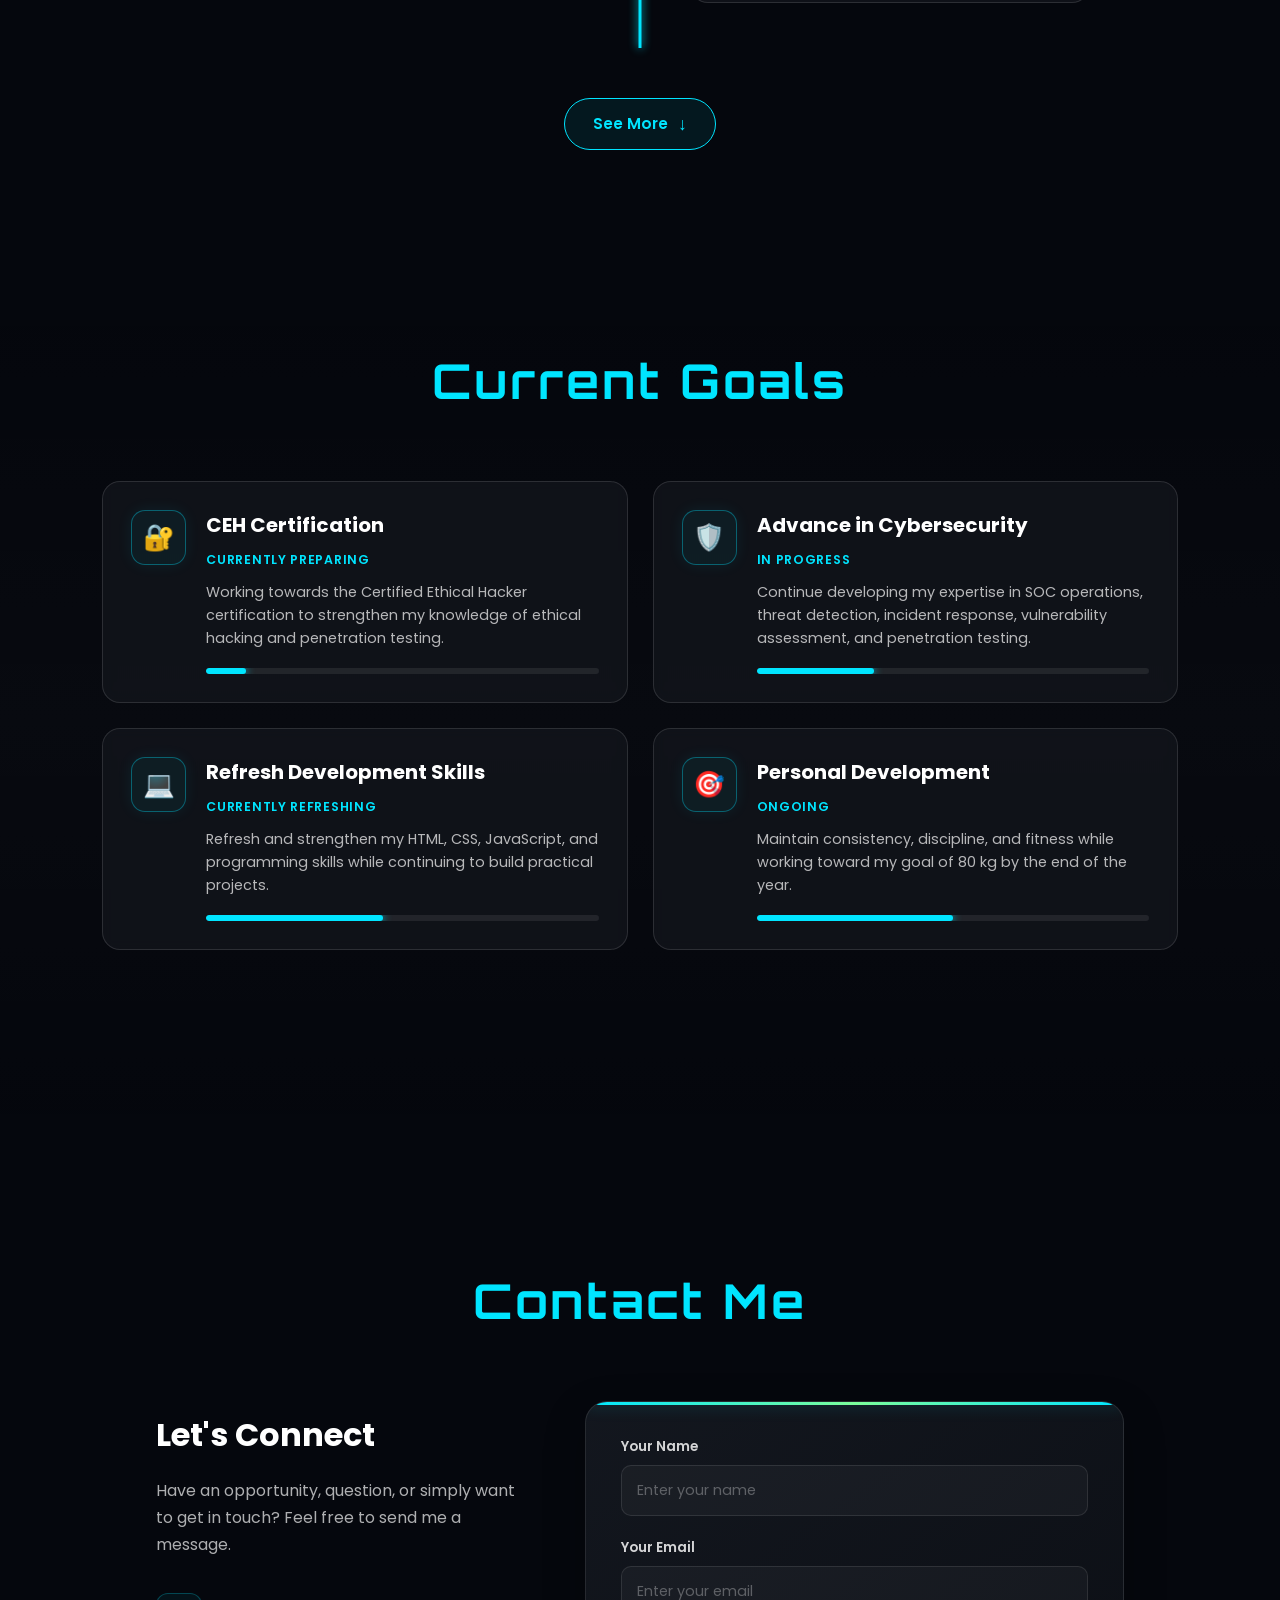
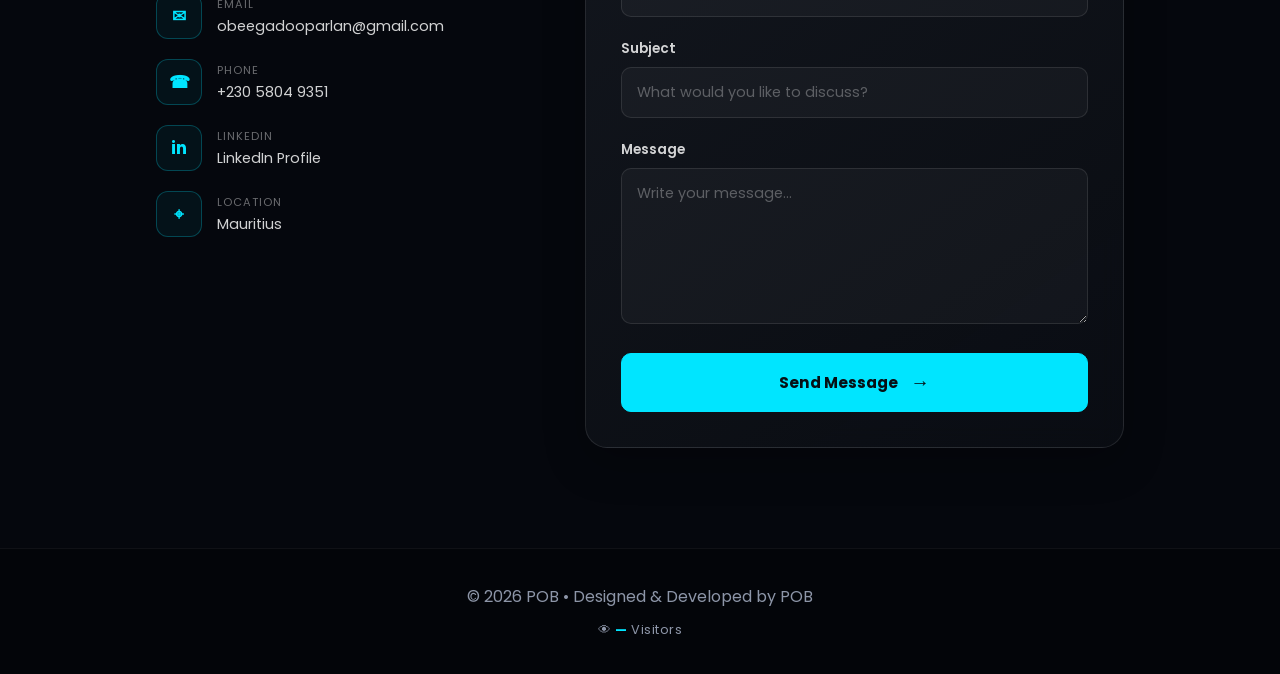
==== commit 2f08be21: "update index" ====
--- a/index.html
+++ b/index.html
@@ -869,7 +869,7 @@
                             <small>LinkedIn</small>
 
                             <a
-                                href="YOUR_LINKEDIN_URL"
+                                href="https://www.linkedin.com/in/parlan-obeegadoo-236382232/"
                                 target="_blank"
                                 rel="noopener noreferrer"
                             >
